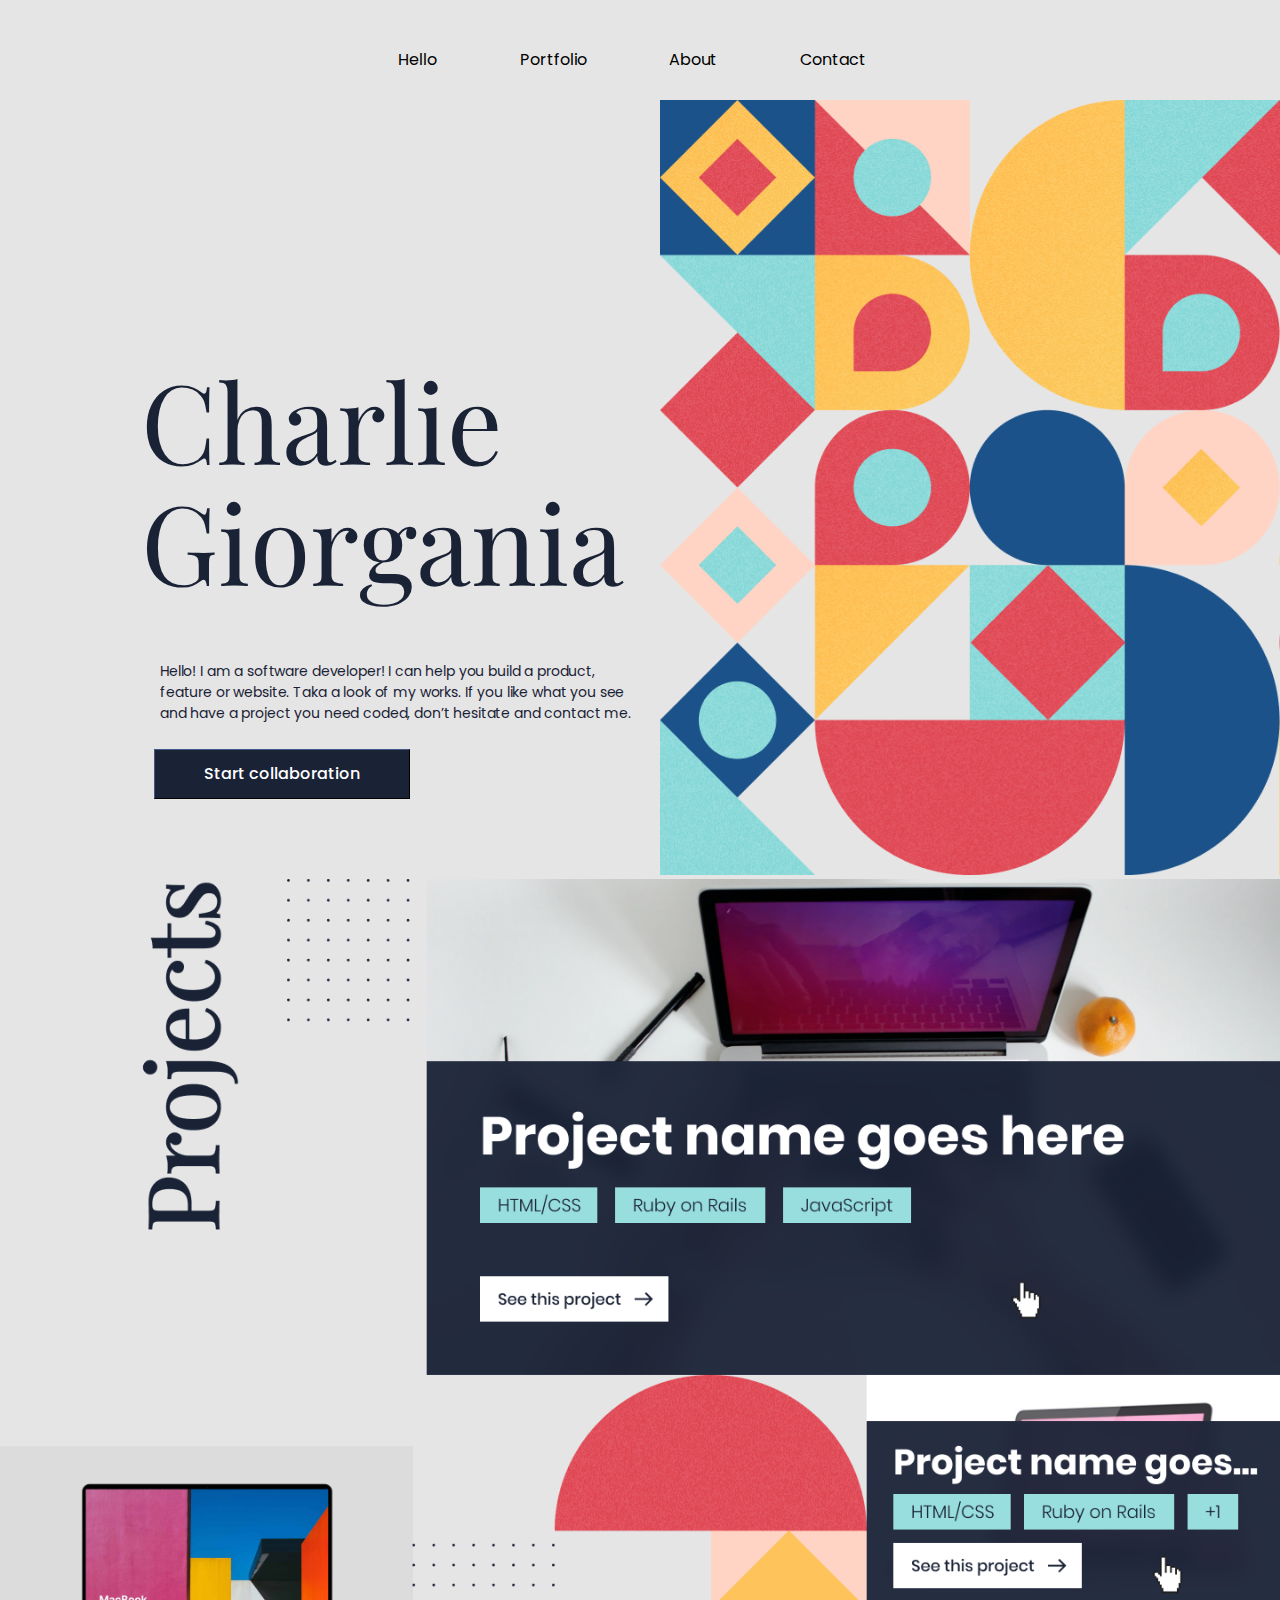
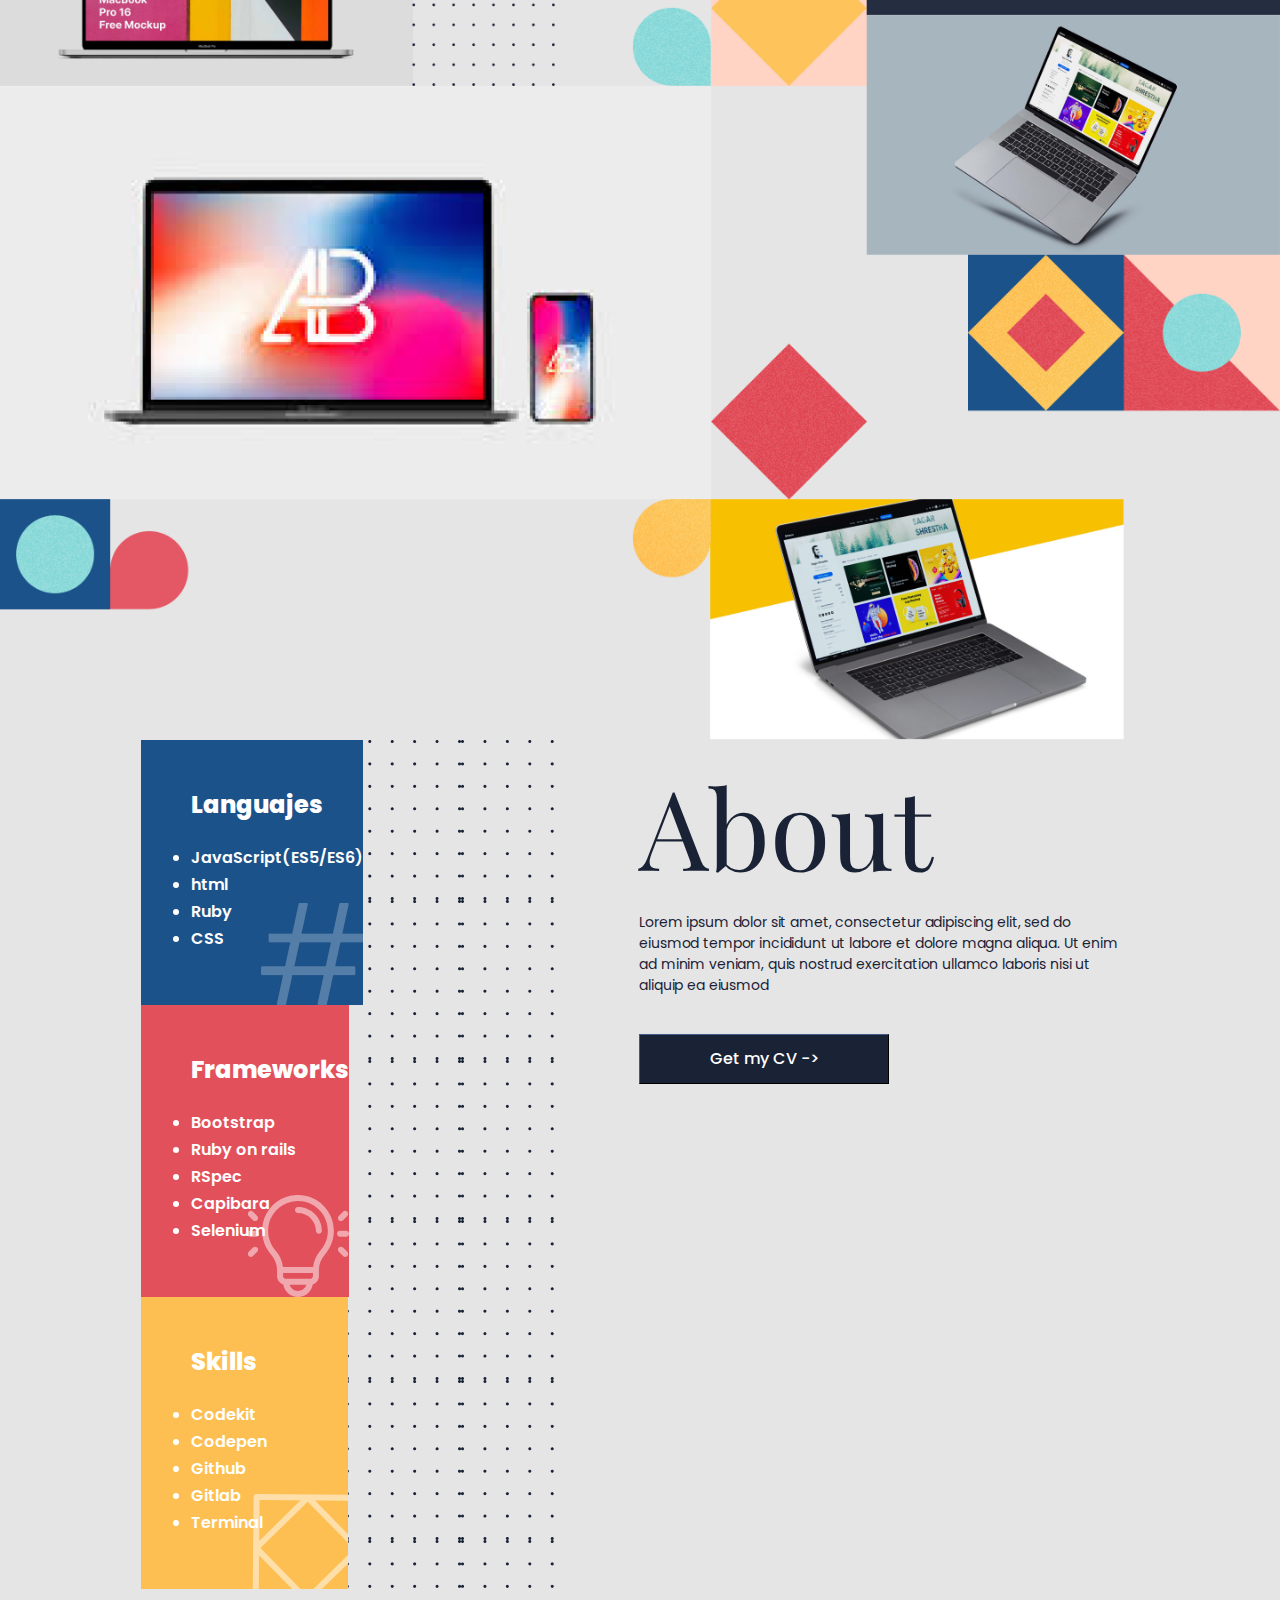
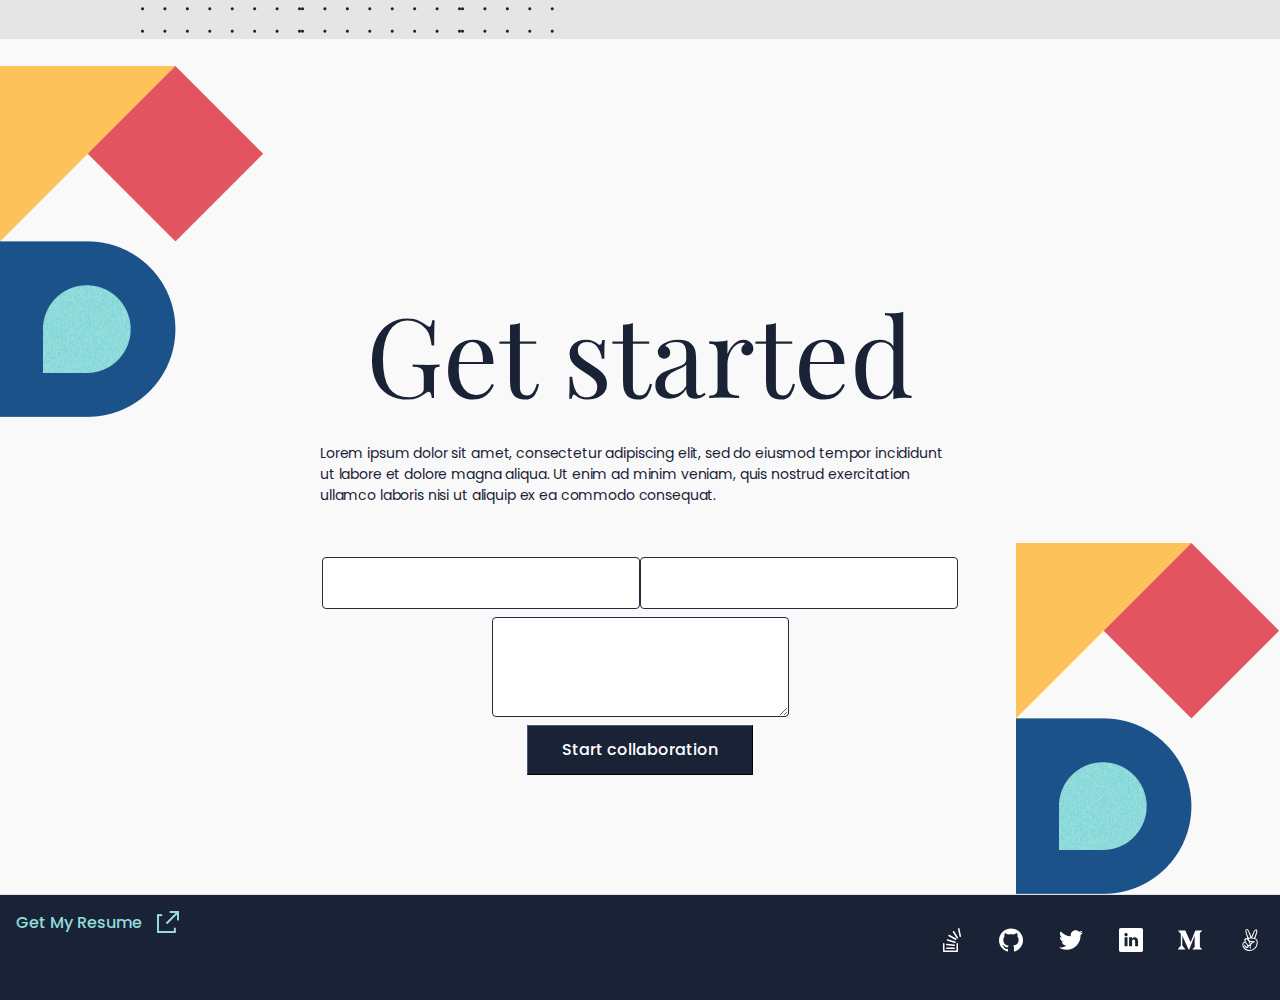
==== index.html @ ea7b3c9c "Fixing Contact Form for Mobile and Desktop" ====
<!DOCTYPE html>
<html lang="en">
<head>
   <meta charset="UTF-8">
   <meta http-equiv="X-UA-Compatible" content="IE=edge">
   <meta name="viewport" content="width=device-width, initial-scale=1.0">
   <title>Ivan Martinez - Portfolio</title>
   <link rel="stylesheet" href="css/styles.css">
   <link rel="preconnect" href="https://fonts.googleapis.com">
   <link rel="preconnect" href="https://fonts.gstatic.com" crossorigin>
   <link href="https://fonts.googleapis.com/css2?family=Playfair+Display&family=Poppins&display=swap" rel="stylesheet">
   <link href="https://fonts.googleapis.com/css2?family=Playfair+Display&display=swap" rel="stylesheet">
   <link rel="stylesheet" href="https://cdnjs.cloudflare.com/ajax/libs/font-awesome/4.7.0/css/font-awesome.min.css">
   <link rel="preconnect" href="https://fonts.googleapis.com">
   <link rel="preconnect" href="https://fonts.gstatic.com" crossorigin>
   <link href="https://fonts.googleapis.com/css2?family=Inter:wght@100;200;300;400;500&display=swap" rel="stylesheet">
</head>
<body>
   <section class="sec-portada">
      <header> 
         <a class="logo" href="index.html"> <img  src="resources/image_geometry_1.svg" alt="Mosaic above"> </a>
         <nav>
            <i id="id-menu-hamburger" class="menu-hamburg fa fa-bars"></i>
            <ul class="menu">
               <li class="menu-option">Hello</li>
               <li class="menu-option">Portfolio</li>
               <li class="menu-option">About</li>
               <li class="menu-option">Contact</li>
            </ul>
         </nav>
      </header>
      
      <section id="port-without-header">
         <div>
            <h1 id="tit-port" class="title">Charlie Giorgania</h1>   
            <p class="parrafo">Hello! I am a software developer! I can help you build a product, feature or website. Taka a look of my works. If you like what you see and have a project you need coded, don’t hesitate and contact me.</p>
   
            <button id="btn-port" class="button-secc">Start collaboration</button>
         </div>
         <div class="port-footer">
            <img class="img-port" src="resources/image_geometry_2.svg" alt="Mosaic bottom">
            <h1 class="tit-projects">Projects</h1>
         </div>
      </section>      
   </section>

   <section class="sec-works">
      <article class="project">
         <img src="resources/P1-IMG.png" alt="imagen projecto 1">
         <div class="text-content">
            <div class="pr-description">
               <p>Project name goes here</p>
            </div>
            <ul class="buttons-flex">
            <li class="li-button">html</li>
            <li class="li-button">css</li>
            <li class="li-button">javaScript</li>
            </ul>
            <button class="project-button">See this Project -&gt; </button>
         </div>            
      </article>

      <article class="project">
         <img src="resources/P2-IMG.png" alt="imagen projecto 1">
         <div class="text-content">
            <div class="pr-description">
               <p>Project name goes here</p>   
            </div>
            <ul class="buttons-flex">
               <li class="li-button">html</li>
               <li class="li-button">css</li>
               <li class="li-button">javaScript</li>
            </ul>
            <button class="project-button">See this Project -&gt;</button>
         </div>            
      </article>
 
      <article class="project">
         <img src="resources/P3-IMG.png" alt="imagen projecto 1">
         <div class="text-content">
            <div class="pr-description">
               <p>Project name goes here</p> 
            </div>
            <ul class="buttons-flex">
               <li class="li-button">html</li>
               <li class="li-button">css</li>
               <li class="li-button">javaScript</li>
            </ul>
            <button class="project-button">See this Project -&gt;</button>
         </div>            
      </article>
      <article class="project">
         <img src="resources/P4-IMG.png" alt="imagen projecto 1">
         <div class="text-content">
            <div class="pr-description">
               <p>Project name goes here</p>
            </div>
            <ul class="buttons-flex">
               <li class="li-button">html</li>
               <li class="li-button">css</li>
               <li class="li-button">javaScript</li>
            </ul>
            <button class="project-button">See this Project -&gt;</button>
         </div>            
      </article>
   </section>

   <section class="sec-works-pc">
      <img class="img-works-pc" src="resources/Group-117.png" alt="works-projects">
   </section>

   
   <section id="abilities-and-about-me-flex">
      <section id="about-me">
         <h1 class="title" id="ab-tit">About</h1>
         <p id="ab-descr" class="parrafo"> 
            Lorem ipsum dolor sit amet, consectetur adipiscing elit, 
            sed do eiusmod tempor incididunt ut labore et dolore magna aliqua.
            Ut enim ad minim veniam, quis nostrud exercitation ullamco laboris
            nisi ut aliquip ea eiusmod
         </p>
         <button id="ab-btn" class="button-secc">Get my CV -&gt; </button>
      </section>   

      <section id="sec-abilities">
      
      <div class="abilities-frame" id="abi-lang">
         <h2 class="tit-abi">Languajes</h2>
         <ul class="list-abi">
            <li class="li-abi">JavaScript(ES5/ES6)</li>
            <li class="li-abi">html</li>
            <li class="li-abi">Ruby</li>
            <li class="li-abi">CSS</li>
         </ul>
      </div>
      
      <div class="abilities-frame" id="abi-fw">
         <h2 class="tit-abi">Frameworks</h2>
         <ul class="list-abi">
            <li class="li-abi">Bootstrap</li>
            <li class="li-abi">Ruby on rails</li>
            <li class="li-abi">RSpec</li>
            <li class="li-abi">Capibara</li>
            <li class="li-abi">Selenium</li>            
         </ul>      
      </div>

      <div class="abilities-frame" id="abi-skills">
         <h2 class="tit-abi">Skills</h2>
         <ul class="list-abi">
            <li class="li-abi">Codekit</li>
            <li class="li-abi">Codepen</li>
            <li class="li-abi">Github</li>
            <li class="li-abi">Gitlab</li>
            <li class="li-abi">Terminal</li>
         </ul>
      </div>         
      </section>
   </section>

   <footer> 
      <section class="contact-us" id="contact-section">
         <div id="img-left-contact">
            <a class="logo" id="logo-footer" href="index.html"> <img  src="resources/image_geometry_1.svg" alt="Mosaic above"> </a>     
         </div>   
         <div id="form-contact">
            <p class="title" id="contact-tit">Get started</p>
            <p class="parrafo" id="descr-contact">
               Lorem ipsum dolor sit amet, consectetur adipiscing elit,
                sed do eiusmod tempor incididunt ut labore et dolore magna
                aliqua. Ut enim ad minim veniam, quis nostrud exercitation
                ullamco laboris nisi ut aliquip ex ea commodo consequat. 
            </p>
            <div class="form-container">
               <form name="contact-form" action="https://formspree.io/f/mzbwzdgd" 
                   method="post" id="contact-form">
                  <div id="line1-cf">
                     <div id="name-group">
                        <input class="dis-block"  id="name-form" name="name" type="text" placeholder="Your full name" maxlength="30" required>
                     </div>
                     <div id="email-group">
                        <input class="dis-block"  id="email-form" name="email" type="email" placeholder="Your email address" required>
                     </div>
                  </div>   
                  <div id="message-group">
                     <textarea class="dis-block"  id="message-form" name="message" placeholder="Enteryour message here"
                        maxlength="500" required></textarea>
                  </div>      
                  <button type="submit" class="button-secc" id="submit-form">Start collaboration</button>
             </form>
            </div>
         </div>
         <div id="img-right-contact">
                  
         </div>   
     </section>  
     <section class="social-media-class" id="social-media-id">
      <div class="get-my-resume">
         <a class="get-my-cv" href="">Get My Resume <img class="img-res" src="resources/Union.png" alt="Get my resume"></a>
      </div>
      <div class="social-media-icons">
         <a href=""><img src="resources/ic_stackoverflow.svg" alt="stackoverflow"></a>
         <a href="https://github.com/ivanmvh"><img src="resources/ic_github.svg" alt="github"></a>
         <a href="https://twitter.com/imprivado"><img src="resources/ic_twitter.svg" alt="twitter"></a>
         <a href="https://www.linkedin.com/in/ivan-martinez-von-halle/"><img src="resources/ic_linkedin.svg" alt="linkedin"></a>
         <a href=""><img src="resources/ic_medium.svg" alt="medium"></a>
         <a href=""><img src="resources/ic_angellist.svg" alt="angellist"></a>
       </div>
     </section>  
   </footer>

</body>
</html>
---- css/styles.css ----
/*
* {
  text-decoration: none;
  margin: 0;
}
*/

*,
*::before,
*::after {
  margin: 0;
  padding: 0;
  box-sizing: border-box;
  -webkit-box-sizing: border-box;
  -moz-box-sizing: border-box;
  text-decoration: none;
}

:root {
  --black: #1c1a19;
  --wine: #730d15;
  --red: #ff6b00;
  --gray: gray;
  --gray2: #262626;
  --white: #f4f5f0;
  --color-neutral-11: #730d15;
  --color-primary-1: #ff6b00;
  --color-neutral-2: gray;
}

body {
  background-color: #e5e5e5;
  width: 100%;
}

.logo {
  margin-left: 0;
  margin-top: 0;
}

@media only screen and (min-width: 768px) {
  .logo {
    display: none;
  }
}

/* ^^^^ End media ^^^^ */

header {
  width: 100%;
  height: 100px;
  display: flex;
  justify-content: space-between;
  margin-top: 0;
}

nav {
  margin-top: 19px;
  margin-right: 16px;
}

.menu {
  display: none;
  flex-direction: column;
  align-items: left;
  justify-content: flex-start;
  width: 100%;
}

@media only screen and (min-width: 768px) {
  body {
    background-color: #e5e5e5;
  }

  nav {
    width: 100%;
    display: flex;
    flex-direction: row;
    justify-content: center;
  }

  #id-menu-hamburger {
    display: none;
  }

  .menu {
    display: flex;
    flex-direction: row;
    align-items: center;
    justify-content: space-evenly;
    width: 50%;
  }

  .menu-option {
    font-family: 'Poppins', sans-serif;
    font-style: normal;
    font-weight: 400;
    font-size: 16px;
    line-height: 24px;
    text-align: right;
    list-style-type: none;
  }
}

/* ^^^^ End media ^^^^ */

.sec-portada {
  background-color: #e5e5e5;
}

.title {
  font-family: 'Playfair Display', sans-serif;
  font-style: normal;
  font-weight: 400;
  font-size: 50px;
  line-height: 100%;
  width: 220px;
  color: #1a2236;
  text-align: left;
  margin-top: 19px;
  margin-left: 18px;
  margin-right: 60%;
}

@media only screen and (min-width: 768px) {
  .sec-portada {
    background-color: #e5e5e5;
  }

  .title {
    font-size: 110px;
    line-height: 110%;
    margin-top: 16vw;
    margin-left: 11vw;
  }

  #tit-port {
    margin-top: 16vw;
    margin-left: 11vw;
  }

  #btn-port {
    max-width: 20vw;
    margin-left: 12vw;
  }
}

/* ^^^^ End media ^^^^ */

.parrafo {
  color: #1a2236;
  font-family: 'Poppins', sans-serif;
  font-style: normal;
  font-weight: 400;
  font-size: 14px;
  line-height: 21px;
  letter-spacing: -0.01em;
  margin-top: 21px;
  margin-left: 16px;
  text-align: left;
  margin-right: 16px;
}

@media only screen and (min-width: 768px) {
  .parrafo {
    margin-left: 160px;
    margin-top: 60px;
    width: 484px;
  }
}

/* ^^^^ End media ^^^^ */

.button-secc {
  display: block;
  font-family: 'Poppins', sans-serif;
  font-style: normal;
  font-weight: 500;
  font-size: 16px;
  line-height: 24px;
  text-align: center;
  color: white;
  margin-top: 25px;
  margin-bottom: 25px;
  margin-left: 16px;
  margin-right: 30px;
  height: 50px;
  background: #1a2236;
  border-color: #1a2236;
  border-width: 1px 1px 1px 1px;
  width: 90%;
  cursor: pointer;
}

.button-proj {
  color: #1a2236;
  background: white;
  border-width: 20px 20px 20px 20px;
}

.project-button {
  display: inline-block;
  width: 178px;
  height: 44px;
  margin-left: 20px;
  margin-top: 20px;
  margin-bottom: 20px;
  border: 1px solid white;
  background-color: #000;
  font-family: 'Poppins', sans-serif;
  font-weight: 500;
  font-size: 16px;
  line-height: 24px;
  border-radius: 0;
  color: #fff;
}

.button-proj:hover {
  color: #1a2236;
  background: white;
}

.port-footer img {
  width: 100%;
}

@media only screen and (min-width: 768px) {
  #port-without-header {
    display: flex;
    flex-direction: row;
    align-items: center;
    justify-content: flex-start;
  }

  .img-port {
    content: url("../resources/pc-img-portada-Thur.png");
    min-height: auto;
    min-width: auto;
    height: 100%;
    width: 100%;
  }
}

/* ^^^^ End media ^^^^ */

.sec-works {
  display: grid;
  justify-content: center;
  align-content: center;
  row-gap: 0;
  margin-top: 30px;
  grid-template-columns: auto;
  background-color: #e5e5e5;
}

.img-works-pc {
  display: none;
}

@media only screen and (min-width: 768px) {
  .sec-works {
    display: none;
  }

  .sec-works-pc {
    width: 100%;
  }

  .img-works-pc {
    display: block;
    max-width: 100%;
    object-fit: fill;
    height: auto;
  }

  .tit-projects {
    display: none;
  }
}

/* ^^^^ End media ^^^^ */

.project {
  display: flex;
  align-items: center;
  margin-left: 0;
  width: 100%;
  background-color: #1a2236;
  padding: 0;
  padding-top: 0;
  flex-direction: column;
  padding-bottom: 0;
}

.tit-projects {
  font-family: 'Playfair Display', sans-serif;
  font-style: normal;
  font-weight: 400;
  font-size: 50px;
  line-height: 100%;
  color: #1a2236;
  text-align: left;
  margin-left: 16px;
  margin-top: 40px;
  margin-bottom: 40px;
}

.buttons-flex {
  display: flex;
  column-gap: 10px;
  margin-left: 20px;
}

.li-button {
  list-style-type: none;
  background-color: #98dede;
  color: #1a2236;
  font-family: Poppins, sans-serif;
  font-size: 10.33px;
  font-weight: 300;
  line-height: 16px;
  letter-spacing: 0.03em;
  text-align: left;
  padding: 5px 10px;
  border-radius: 5px;
  margin-top: 20px;
}

.text-content {
  display: flex;
  flex-direction: column;
  margin-top: 0;
}

.project img {
  height: auto;
  width: 100%;
}

.pr-description {
  margin-top: 20px;
  color: #fff;
}

.pr-description p {
  color: #fff;
  font-family: 'Poppins', sans-serif;
  font-style: normal;
  font-weight: 300;
  font-size: 20px;
  line-height: 100%;
  margin-top: 20px;
  margin-left: 20px;
  margin-right: 36px;
  text-align: left;
}

.menu-hamburg {
  color: #000;
  width: 1fr;
  margin-right: 20px;
}

.about-myself {
  padding-bottom: 60px;
}

.button-secc:hover {
  color: #5e6c84;
  background-color: rgb(209, 10, 10);
}

/* List abilities */

#sec-abilities {
  display: flex;
  flex-direction: column;
  align-items: stretch;
  row-gap: 24px;
  margin-left: 0;
  margin-right: 50px;
  width: 100%;
  padding: 15px;
  padding-top: 0;
  padding-bottom: 0;
  color: #fff;
  font-family: 'Poppins', sans-serif;
}

.abilities-frame {
  display: flex;
  flex-direction: column;
  row-gap: 24px;
  margin-left: 16px;
  margin-right: 16px;
}

.tit-abi {
  font-size: 20;
  font-weight: 800;
  line-height: 30px;
  margin-top: 50px;
  margin-left: 50px;
}

.list-abi {
  margin-bottom: 53px;
  margin-left: 50px;
  margin-top: 21px;
  margin-top: 0;
}

.li-abi {
  font-size: 18;
  font-weight: 600;
  line-height: 27px;
}

#abi-lang {
  background-color: #1c528a;
  background-image: url("../resources/ampersand.png");
  background-repeat: no-repeat;
  background-position: right bottom;
}

#abi-fw {
  background-color: #e2505c;
  background-image: url("../resources/bombillo.svg");
  background-repeat: no-repeat;
  background-position: right bottom;
}

#abi-skills {
  background-color: #febf52;
  background-image: url("../resources/rect-rombo.svg");
  background-repeat: no-repeat;
  background-position: right bottom;
  margin-bottom: 50px;
}

@media only screen and (min-width: 768px) {
  #abilities-and-about-me-flex {
    display: flex;
    flex-direction: row-reverse;
    flex-wrap: none;
    align-items: flex-start;
    flex-grow: 2;
    min-width: 70%;
    min-height: 50%;
    margin-left: 11vw;
    margin-right: 11vw;
    background: #e5e5e5;
  }

  #sec-abilities {
    display: flex;
    flex-direction: row;
    flex-wrap: wrap;
    align-items: stretch;
    row-gap: 0;
    flex-grow: 1;
    flex-basis: 1;
    flex-shrink: 1;
    margin-right: 0;
    margin-bottom: 0;
    padding: 0;
    background-image: url("../resources/pc-bg-abi-group-51.png");
  }

  .abilities-frame {
    margin: 0;
    min-width: 50%;
    min-height: 50%;
  }

  #about-me {
    margin-left: 6.6vw;
  }

  #ab-tit {
    margin-left: 0;
    margin-top: 2vw;
  }

  #ab-descr {
    margin-left: 0;
    margin-top: 2vw;
  }

  #ab-btn {
    margin-left: 0;
    margin-top: 3vw;
    max-width: 50%;
  }
}

/* ----- End media ------ */

/* Contact Form */

.contact-us {
  display: flex;
  align-items: left;
  flex-direction: column;
  margin-left: 18px;
  margin-right: 14px;
  background-color: #f9f9fa;
}

#contact-form {
  display: flex;
  flex-direction: column;
  row-gap: 8px;
  align-items: center;
}

#contact-tit {
  margin-left: 0;
  margin-top: 106px;
  width: 85%;
  font-family: 'Playfair Display', sans-serif;
  font-style: normal;
  font-weight: 400;
  font-size: 50px;
  line-height: 100%;
}

#descr-contact {
  color: #1a2236;
  font-family: 'Poppins', sans-serif;
  font-style: normal;
  font-weight: 400;
  font-size: 14px;
  line-height: 21px;
  margin-top: 20px;
  margin-left: 0;
  text-align: left;
  margin-right: 16px;
  width: 100%;
}

.form-container {
  margin-top: 32px;
  align-items: center;
}

#name-form,
#email-form,
#message-form {
  font-family: 'Poppins', sans-serif;
  font-style: normal;
  font-weight: 400;
  font-size: 14px;
  line-height: 21px;
  color: #1a2236;
  background: #fff;
  border: 1px solid #dfdfe0;
  border-radius: 4px;
  height: 52px;
}

#message-form {
  height: 100px;
}

/*
.button-secc {
  background-color: var(--color-primary-2);
  color: var(--color-neutral-11);
}
*/

.button-secc:active {
  background-color: var(--color-primary-1);
}

#logo-footer {
  margin-left: -18px;
}

.button-secc:disabled {
  background-color: var(--color-neutral-2);
}

.name-form::placeholder {
  font-family: 'Poppins', sans-serif;
  font-style: normal;
  font-weight: 400;
  font-size: 10px;
  line-height: 15px;
  position: relative;
  top: -12px;
  left: 14px;
  color: #7d7c84;
}

.email-form::placeholder {
  font-family: 'Poppins', sans-serif;
  font-style: normal;
  font-weight: 400;
  font-size: 10px;
  line-height: 15px;
  position: relative;
  top: -12px;
  left: 14px;
}

.message-form::placeholder {
  position: relative;
  left: 16px;
  top: 4px;
  width: 80%;
  font-style: 'Poppins', sans-serif;
  font-style: normal;
  font-weight: 400;
  font-size: 14px;
  line-height: 21px;
  color: #7d7c84;
}

#submit-form {
  margin-top: 12px;
}

.social-media-class {
  width: auto;
  height: 150px;
  background: #1a2236;
  border-top: 1px solid #dfe1e6;
}

.social-media-icons {
  display: flex;
  flex-direction: row;
  align-items: center;
  justify-content: space-around;
  margin-top: 30px;
  margin-bottom: 40px;
}

.get-my-resume {
  width: 100%;
  height: 24px;
  margin-left: 16px;
  margin-right: 10px;
  margin-top: 16px;
}

.get-my-cv {
  display: flex;
  align-items: center;
  width: 180px;
  height: 100%;
  color: #92dcdc;
  font-family: 'Poppins', sans-serif;
  font-style: normal;
  font-weight: 500;
  font-size: 16px;
  line-height: 24px;
}

.img-res {
  margin-left: 15px;
}

label.dis-block {
  color: transparent;
}

@media only screen and (min-width: 768px) {
  .contact-us {
    margin: 0;
    display: flex;
    flex-direction: row;
    align-items: center;
    justify-content: start;
    background-color: #f9f9fa;
    height: 100%;
    margin-top: 0;
  }

  #img-left-contact {
    width: 25%;
    background-image: url("../resources/pc-corner-sup-contact-geometry_6.png");
    background-repeat: no-repeat;
    background-position: left top;
    height: 800px;
  }

  .form-container {
    margin-top: 0;
  }

  #form-contact {
    width: 50%;
  }

  #img-right-contact {
    width: 25%;
    background-image: url("../resources/pc-corner-sup-contact-geometry_6.png");
    background-repeat: no-repeat;
    background-position: right bottom;
    height: 855px;
  }

  #contact-tit {
    font-family: 'Playfair Display', sans-serif;
    font-style: normal;
    font-weight: 400;
    font-size: 110px;
    line-height: 100%;
    text-align: center;
    width: 100%;
    margin-top: 11vw;
  }

  #descr-contact {
    margin-top: 2.7vw;
  }

  #line1-cf {
    display: flex;
    flex-direction: row;
    align-items: stretch;
    justify-content: space-around;
    row-gap: 0;
    flex-grow: 1;
    flex-basis: 1;
    flex-shrink: 1;
    margin-right: 0;
    margin-top: 4vw;
  }

  .name-group {
    float: left;
    margin-right: 20px;
  }

  .email-group {
    float: left;
    margin-right: 20px;
  }

  .message-group {
    margin: 0;
    width: auto;
  }

  #logo-footer {
    margin-left: -18px;
    height: 100%;
    border: 2px solid royalblue;
  }

  .dis-block {
    display: block;
  }

  #name-form::placeholder {
    color: transparent;
  }

  #email-form::placeholder {
    color: transparent;
  }

  #message-form::placeholder {
    color: transparent;
  }

  #message-group {
    display: block;
    margin: 0 auto;
  }

  label.dis-block {
    font-family: 'Poppins', sans-serif;
    font-style: normal;
    font-weight: 400;
    font-size: 12px;
    line-height: 18px;
    color: #7d7c84;
  }

  #name-form,
  #email-form,
  #message-form {
    font-style: normal;
    font-weight: 400;
    font-size: 16px;
    line-height: 24px;
    color: #1a2236;
    background: #fff;
    border: 1px solid #252c40;
    border-radius: 4px;
    width: 100%;
  }

  #submit-form {
    width: 17.6vw;
    display: block;
    margin: 0 auto;
  }

  .social-media-class {
    display: flex;
    flex-direction: row;
    justify-content: space-between;
    row-gap: 0;
    flex-grow: 1;
    flex-basis: 1;
    flex-shrink: 1;
    height: 8.3vw;
    background: #1a2236;
    border-top: 1px solid #dfe1e6;
  }

  .social-media-icons {
    display: flex;
    flex-direction: row;
    align-items: center;
    justify-content: space-around;
    margin-top: 30px;
    margin-bottom: 40px;
    width: 40%;
  }

  /* ----- End media ------ */
}
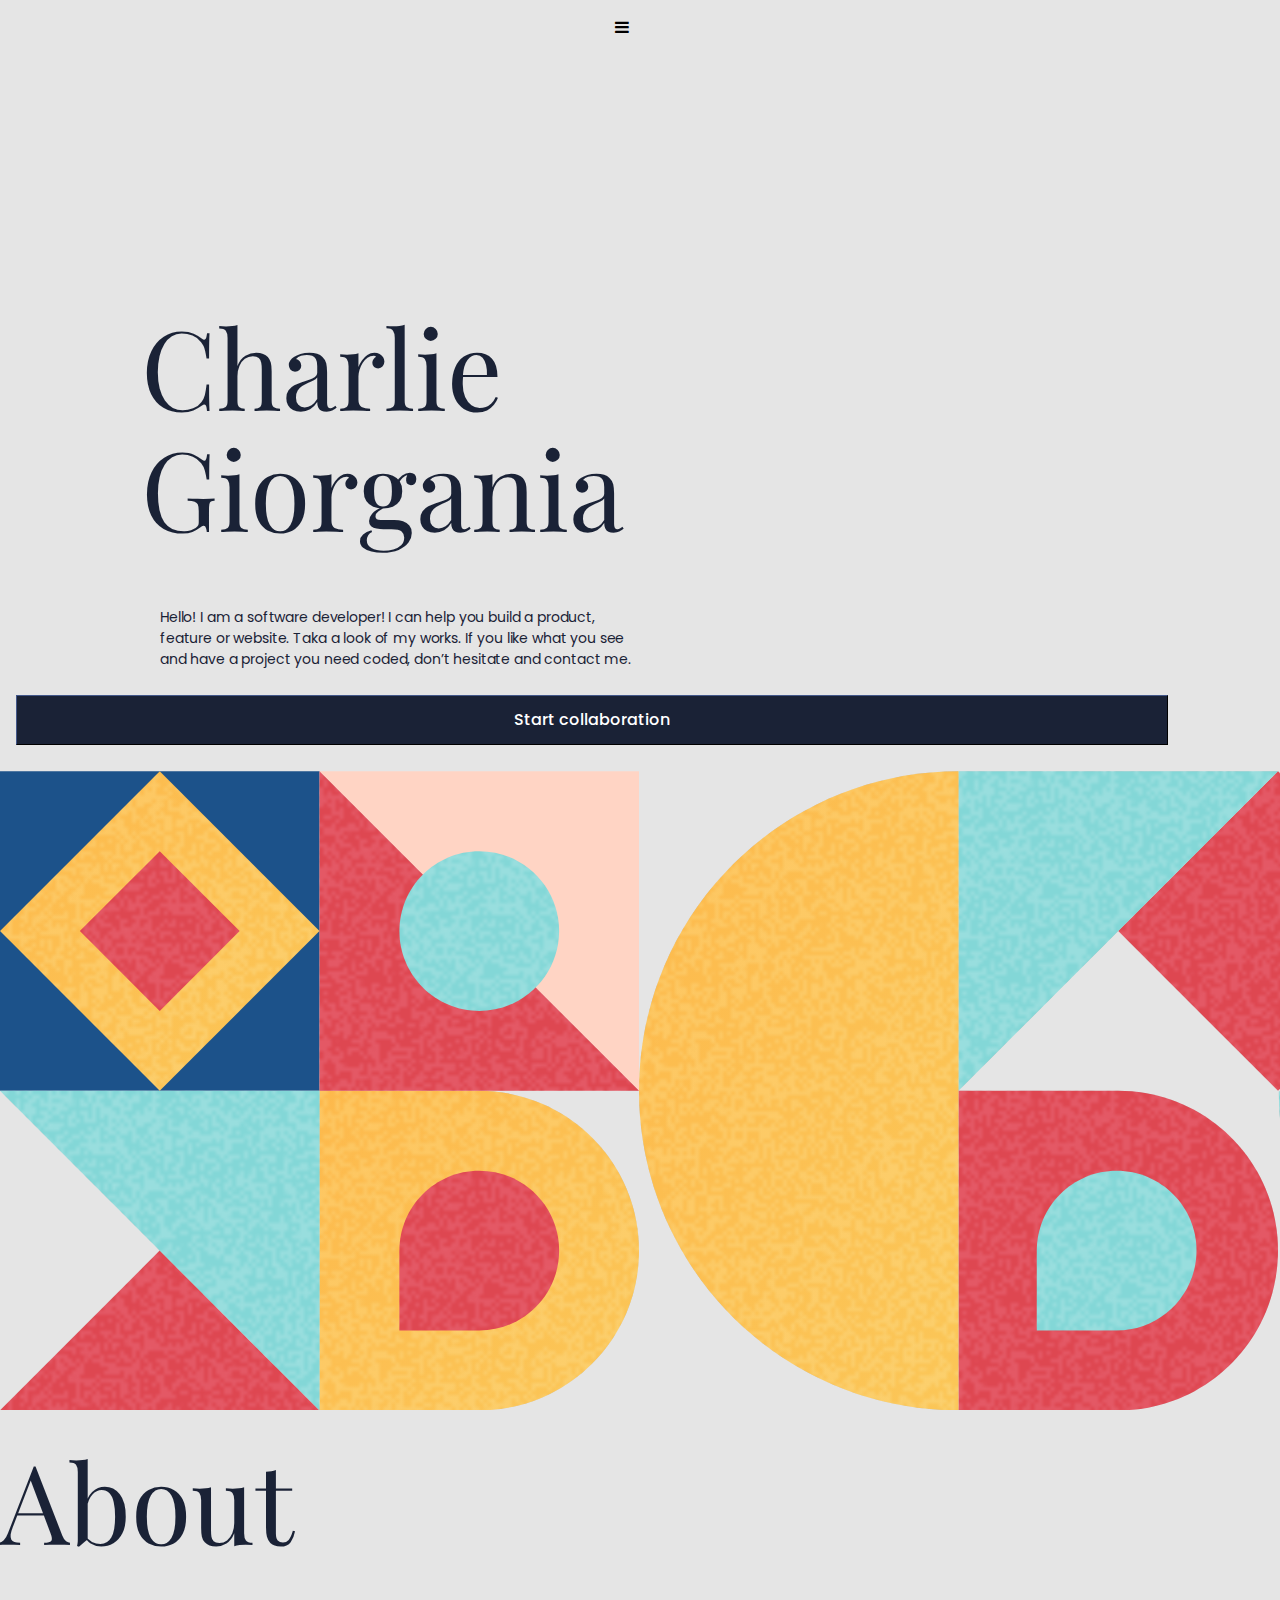
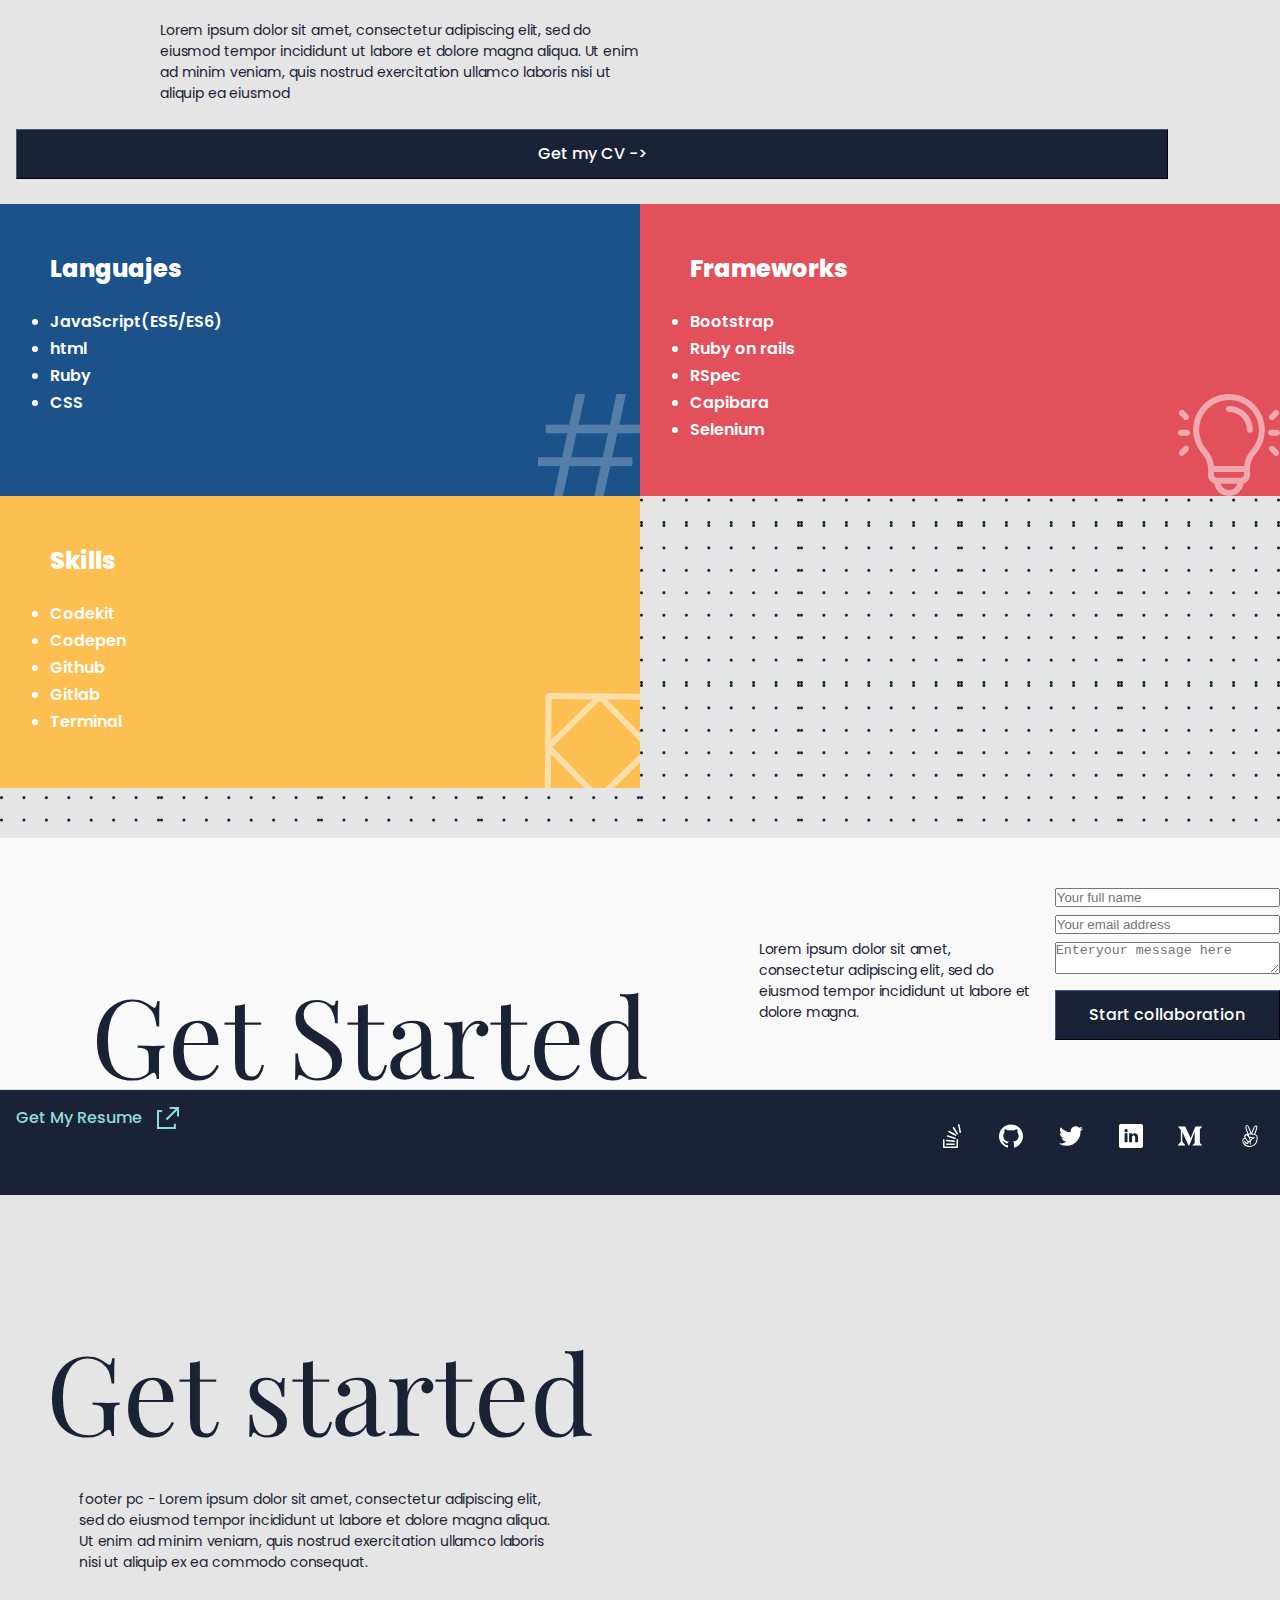
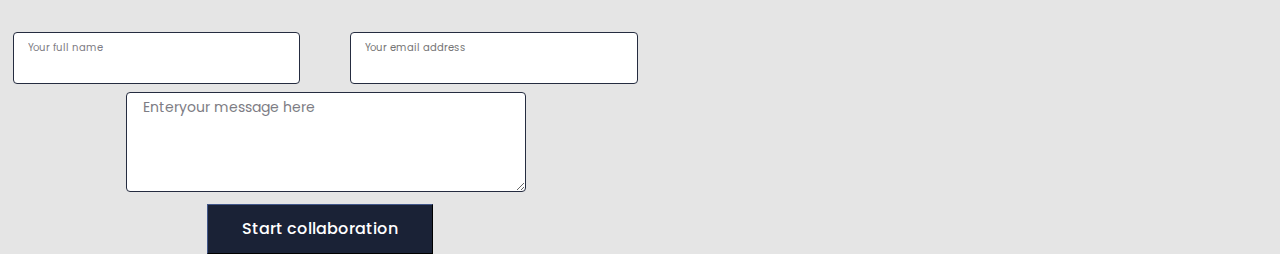
==== commit 8077dd64: "Updates to contact form David and Ivan" ====
--- a/index.html
+++ b/index.html
@@ -20,28 +20,18 @@
       <header> 
          <a class="logo" href="index.html"> <img  src="resources/image_geometry_1.svg" alt="Mosaic above"> </a>
          <nav>
-            <i id="id-menu-hamburger" class="menu-hamburg fa fa-bars"></i>
-            <ul class="menu">
-               <li class="menu-option">Hello</li>
-               <li class="menu-option">Portfolio</li>
-               <li class="menu-option">About</li>
-               <li class="menu-option">Contact</li>
-            </ul>
+            <i class="menu-hamburg fa fa-bars"></i>
          </nav>
       </header>
-      
-      <section id="port-without-header">
-         <div>
-            <h1 id="tit-port" class="title">Charlie Giorgania</h1>   
-            <p class="parrafo">Hello! I am a software developer! I can help you build a product, feature or website. Taka a look of my works. If you like what you see and have a project you need coded, don’t hesitate and contact me.</p>
+      <h1 class="title">Charlie Giorgania</h1>   
+      <p class="parrafo">Hello! I am a software developer! I can help you build a product, feature or website. Taka a look of my works. If you like what you see and have a project you need coded, don’t hesitate and contact me.</p>
    
-            <button id="btn-port" class="button-secc">Start collaboration</button>
-         </div>
-         <div class="port-footer">
-            <img class="img-port" src="resources/image_geometry_2.svg" alt="Mosaic bottom">
-            <h1 class="tit-projects">Projects</h1>
-         </div>
-      </section>      
+      <button class="button-secc">Start collaboration</button>
+
+      <div class="port-footer">
+         <img class="img2" src="resources/image_geometry_2.svg" alt="Mosaic bottom">
+      </div>
+      <h1 class="tit-projects">Projects</h1>
    </section>
 
    <section class="sec-works">
@@ -104,25 +94,19 @@
          </div>            
       </article>
    </section>
-
-   <section class="sec-works-pc">
-      <img class="img-works-pc" src="resources/Group-117.png" alt="works-projects">
-   </section>
-
    
-   <section id="abilities-and-about-me-flex">
-      <section id="about-me">
-         <h1 class="title" id="ab-tit">About</h1>
-         <p id="ab-descr" class="parrafo"> 
-            Lorem ipsum dolor sit amet, consectetur adipiscing elit, 
-            sed do eiusmod tempor incididunt ut labore et dolore magna aliqua.
-            Ut enim ad minim veniam, quis nostrud exercitation ullamco laboris
-            nisi ut aliquip ea eiusmod
-         </p>
-         <button id="ab-btn" class="button-secc">Get my CV -&gt; </button>
-      </section>   
-
-      <section id="sec-abilities">
+   <section class="about-me">
+      <h1 class="title" id="ab-tit">About</h1>
+      <p class="parrafo"> 
+         Lorem ipsum dolor sit amet, consectetur adipiscing elit, 
+         sed do eiusmod tempor incididunt ut labore et dolore magna aliqua.
+         Ut enim ad minim veniam, quis nostrud exercitation ullamco laboris
+         nisi ut aliquip ea eiusmod
+      </p>
+      <button class="button-secc">Get my CV -&gt; </button>
+   </section>   
+
+   <section id="sec-abilities">
       
       <div class="abilities-frame" id="abi-lang">
          <h2 class="tit-abi">Languajes</h2>
@@ -155,44 +139,26 @@
             <li class="li-abi">Terminal</li>
          </ul>
       </div>         
-      </section>
    </section>
-
    <footer> 
       <section class="contact-us" id="contact-section">
-         <div id="img-left-contact">
-            <a class="logo" id="logo-footer" href="index.html"> <img  src="resources/image_geometry_1.svg" alt="Mosaic above"> </a>     
-         </div>   
-         <div id="form-contact">
-            <p class="title" id="contact-tit">Get started</p>
-            <p class="parrafo" id="descr-contact">
-               Lorem ipsum dolor sit amet, consectetur adipiscing elit,
-                sed do eiusmod tempor incididunt ut labore et dolore magna
-                aliqua. Ut enim ad minim veniam, quis nostrud exercitation
-                ullamco laboris nisi ut aliquip ex ea commodo consequat. 
-            </p>
-            <div class="form-container">
-               <form name="contact-form" action="https://formspree.io/f/mzbwzdgd" 
+         <a class="logo" id="logo-footer" href="index.html"> <img  src="resources/image_geometry_1.svg" alt="Mosaic above"> </a>
+         <p class="title" id="contact-tit">Get Started</p>
+         <p class="parrafo" id="descr-contact">
+            Lorem ipsum dolor sit amet, consectetur adipiscing elit, 
+            sed do eiusmod tempor incididunt ut labore et dolore magna.
+         </p>
+         <div class="form-container">
+             <form name="contact-form" action="https://formspree.io/f/mzbwzdgd" 
                    method="post" id="contact-form">
-                  <div id="line1-cf">
-                     <div id="name-group">
-                        <input class="dis-block"  id="name-form" name="name" type="text" placeholder="Your full name" maxlength="30" required>
-                     </div>
-                     <div id="email-group">
-                        <input class="dis-block"  id="email-form" name="email" type="email" placeholder="Your email address" required>
-                     </div>
-                  </div>   
-                  <div id="message-group">
-                     <textarea class="dis-block"  id="message-form" name="message" placeholder="Enteryour message here"
-                        maxlength="500" required></textarea>
-                  </div>      
-                  <button type="submit" class="button-secc" id="submit-form">Start collaboration</button>
+                 <input class="name-form" name="name" type="text" placeholder="Your full name" maxlength="30" required>
+                 <input class="email-form" name="email" type="email" placeholder="Your email address" required>
+                 <textarea class="message-form" name="message" placeholder="Enteryour message here"
+                           maxlength="500" required></textarea>
+                 <div class="message-panel"></div>
+                 <button type="submit" class="button-secc" id="submit-form">Start collaboration</button>
              </form>
-            </div>
          </div>
-         <div id="img-right-contact">
-                  
-         </div>   
      </section>  
      <section class="social-media-class" id="social-media-id">
       <div class="get-my-resume">
@@ -209,5 +175,33 @@
      </section>  
    </footer>
 
+   <div id="form-contact">
+      <p class="title" id="contact-tit">Get started</p>
+      <p class="parrafo" id="descr-contact">
+         footer pc - Lorem ipsum dolor sit amet, consectetur adipiscing elit,
+          sed do eiusmod tempor incididunt ut labore et dolore magna
+          aliqua. Ut enim ad minim veniam, quis nostrud exercitation
+          ullamco laboris nisi ut aliquip ex ea commodo consequat. 
+      </p>
+      <div class="form-container">
+         <form name="contact-form" action="https://formspree.io/f/mzbwzdgd" 
+             method="post" id="contact-form">
+            <div id="line1-cf">
+               <div id="name-group">
+              <input class="dis-block"  id="name-form" name="name" type="text" placeholder="Your full name" maxlength="30" required>
+               </div>
+               <div id="email-group">
+                  <input class="dis-block"  id="email-form" name="email" type="email" placeholder="Your email address" required>
+               </div>
+            </div>   
+            <div id="message-group">
+               <textarea class="dis-block"  id="message-form" name="message" placeholder="Enteryour message here"
+                  maxlength="500" required></textarea>
+            </div>      
+            <button type="submit" class="button-secc" id="submit-form">Start collaboration</button>
+       </form>
+      </div>
+   </div>
+
 </body>
 </html>
--- a/css/styles.css
+++ b/css/styles.css
@@ -119,7 +119,7 @@
   text-align: left;
   margin-top: 19px;
   margin-left: 18px;
-  margin-right: 60%;
+  /*margin-right: 60%;*/
 }
 
 @media only screen and (min-width: 768px) {
@@ -306,12 +306,13 @@
 }
 
 .buttons-flex {
-  display: flex;
-  column-gap: 10px;
+  /*display: flex;
+  column-gap: 10px;*/
   margin-left: 20px;
 }
 
 .li-button {
+  float: right;
   list-style-type: none;
   background-color: #98dede;
   color: #1a2236;
@@ -500,18 +501,36 @@
 
 .contact-us {
   display: flex;
+  flex-direction: row;
   align-items: left;
-  flex-direction: column;
   margin-left: 18px;
   margin-right: 14px;
   background-color: #f9f9fa;
 }
 
+#form-contact {
+  display: flex;
+  flex-direction: column;
+  align-items: center;
+  /*justify-content: start;*/
+  row-gap: 8px;
+}
+
 #contact-form {
   display: flex;
   flex-direction: column;
   row-gap: 8px;
-  align-items: center;
+  align-items: left;
+}
+
+#img-left-contact {
+  margin:0;
+  width: 0;
+}
+
+#img-left-contact {
+  margin:0;
+  width: 0;
 }
 
 #contact-tit {
@@ -525,6 +544,14 @@
   line-height: 100%;
 }
 
+#line1-cf {
+  display: flex;
+  flex-direction: column;
+  align-items: left;
+  row-gap: 8px;
+  margin: 0;
+}
+
 #descr-contact {
   color: #1a2236;
   font-family: 'Poppins', sans-serif;
@@ -533,15 +560,13 @@
   font-size: 14px;
   line-height: 21px;
   margin-top: 20px;
-  margin-left: 0;
+  margin-left: 18px;
   text-align: left;
   margin-right: 16px;
-  width: 100%;
 }
 
 .form-container {
   margin-top: 32px;
-  align-items: center;
 }
 
 #name-form,
@@ -557,6 +582,10 @@
   border: 1px solid #dfdfe0;
   border-radius: 4px;
   height: 52px;
+  border: 1px solid #98dede;
+  margin-left: 1vw;
+  margin-right: 0.1vw;
+  width: 60vw;
 }
 
 #message-form {
@@ -582,7 +611,7 @@
   background-color: var(--color-neutral-2);
 }
 
-.name-form::placeholder {
+#name-form::placeholder {
   font-family: 'Poppins', sans-serif;
   font-style: normal;
   font-weight: 400;
@@ -594,7 +623,7 @@
   color: #7d7c84;
 }
 
-.email-form::placeholder {
+#email-form::placeholder {
   font-family: 'Poppins', sans-serif;
   font-style: normal;
   font-weight: 400;
@@ -605,7 +634,7 @@
   left: 14px;
 }
 
-.message-form::placeholder {
+#message-form::placeholder {
   position: relative;
   left: 16px;
   top: 4px;
@@ -664,10 +693,12 @@
 }
 
 label.dis-block {
+  visibility: hidden;
   color: transparent;
 }
 
 @media only screen and (min-width: 768px) {
+
   .contact-us {
     margin: 0;
     display: flex;
@@ -721,24 +752,26 @@
   #line1-cf {
     display: flex;
     flex-direction: row;
-    align-items: stretch;
-    justify-content: space-around;
-    row-gap: 0;
-    flex-grow: 1;
-    flex-basis: 1;
-    flex-shrink: 1;
+    justify-content: space-between;
+    align-items: center;
+    row-gap: 8px;
     margin-right: 0;
     margin-top: 4vw;
+    column-gap: 35px;
   }
 
   .name-group {
-    float: left;
-    margin-right: 20px;
+    display: flex;
+    flex-direction: column;
+    margin:0;
+
+    width: 50px;
   }
 
   .email-group {
     float: left;
-    margin-right: 20px;
+    margin:0;
+    width: 254px;;
   }
 
   .message-group {
@@ -752,10 +785,15 @@
     border: 2px solid royalblue;
   }
 
-  .dis-block {
+ /*
+
+ .dis-block {
     display: block;
   }
 
+*/
+
+/*
   #name-form::placeholder {
     color: transparent;
   }
@@ -768,6 +806,8 @@
     color: transparent;
   }
 
+ */
+ 
   #message-group {
     display: block;
     margin: 0 auto;
@@ -793,9 +833,12 @@
     background: #fff;
     border: 1px solid #252c40;
     border-radius: 4px;
-    width: 100%;
-  }
-
+    width: 95%;
+  }
+
+  #message-form {
+    width: 400px;
+  }  
   #submit-form {
     width: 17.6vw;
     display: block;
@@ -824,6 +867,7 @@
     margin-bottom: 40px;
     width: 40%;
   }
-
-  /* ----- End media ------ */
-}
+}
+
+/* ----- End media ------ */
+
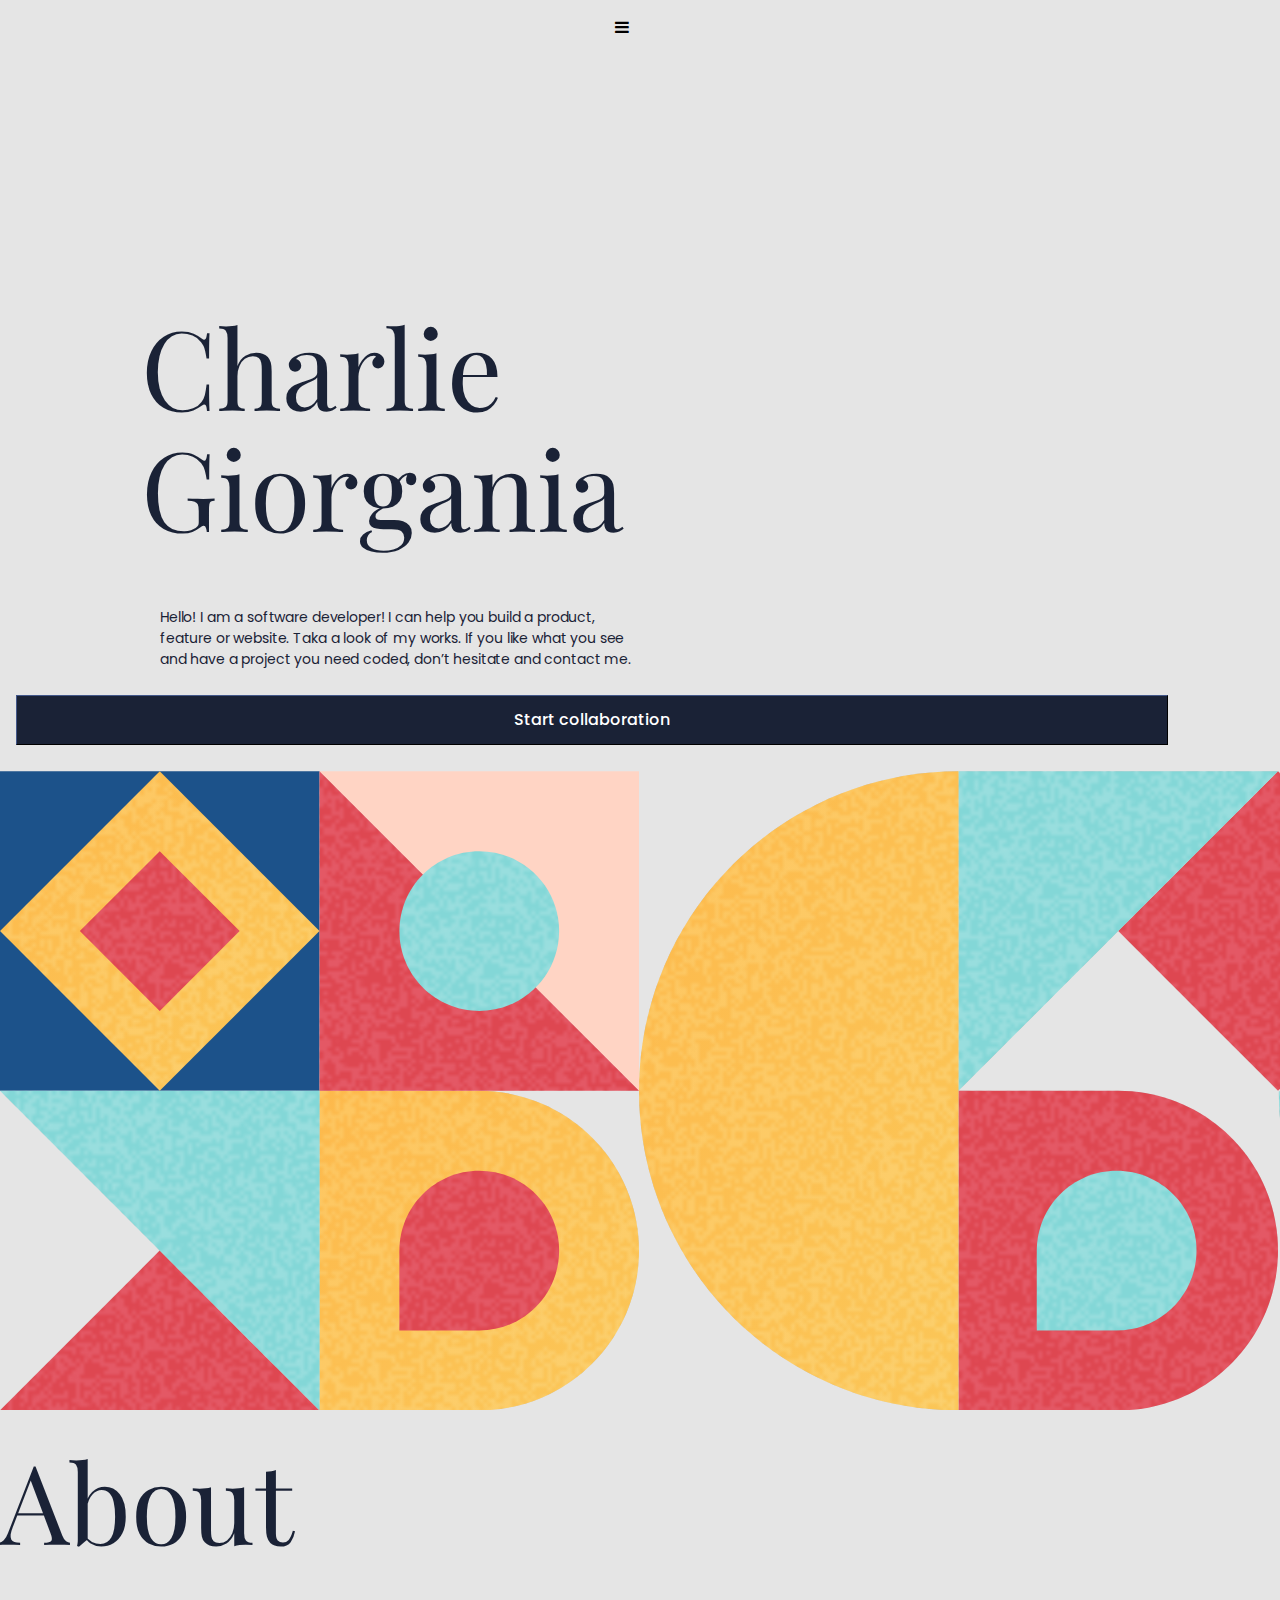
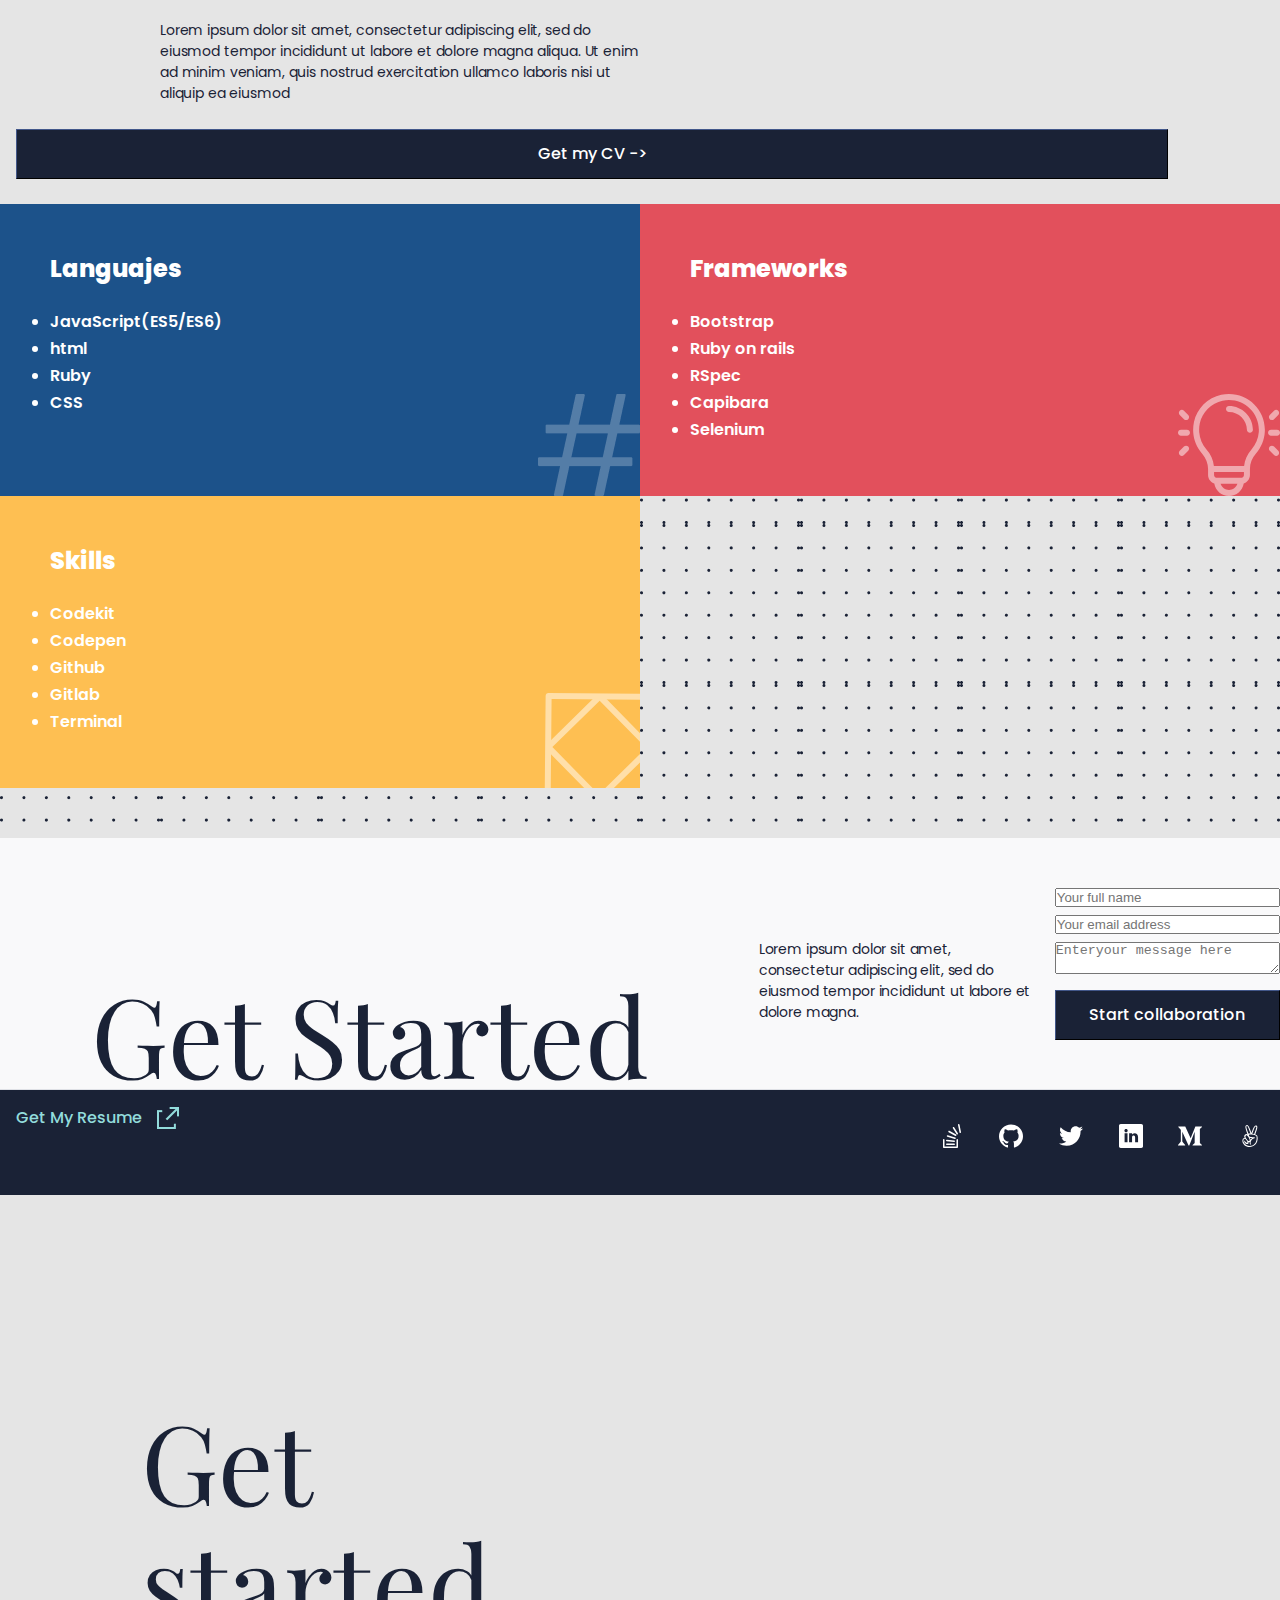
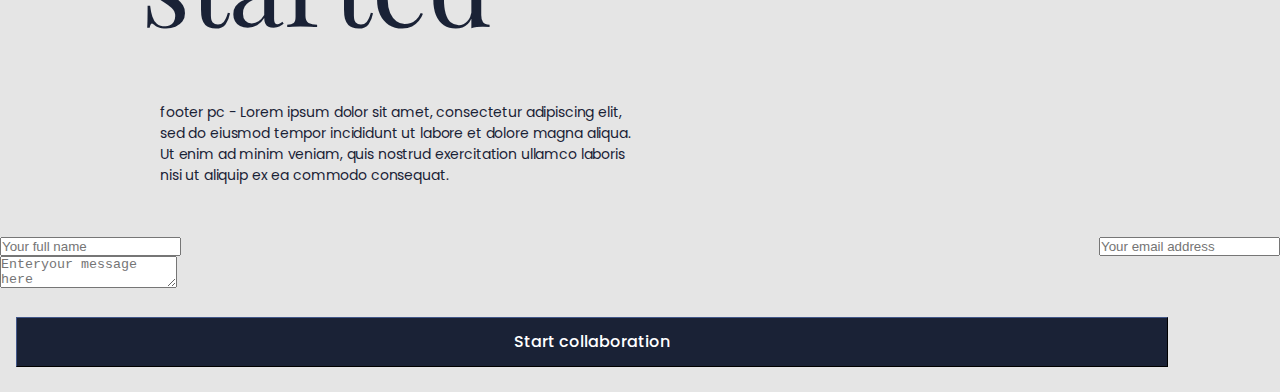
==== commit 254b82b9: "correcting linters errors about id repetition" ====
--- a/index.html
+++ b/index.html
@@ -175,9 +175,9 @@
      </section>  
    </footer>
 
-   <div id="form-contact">
-      <p class="title" id="contact-tit">Get started</p>
-      <p class="parrafo" id="descr-contact">
+   <div id="form-contact1">
+      <p class="title" id="contact-tit1">Get started</p>
+      <p class="parrafo" id="descr-contact1">
          footer pc - Lorem ipsum dolor sit amet, consectetur adipiscing elit,
           sed do eiusmod tempor incididunt ut labore et dolore magna
           aliqua. Ut enim ad minim veniam, quis nostrud exercitation
@@ -185,20 +185,20 @@
       </p>
       <div class="form-container">
          <form name="contact-form" action="https://formspree.io/f/mzbwzdgd" 
-             method="post" id="contact-form">
+             method="post" id="contact-form1">
             <div id="line1-cf">
-               <div id="name-group">
-              <input class="dis-block"  id="name-form" name="name" type="text" placeholder="Your full name" maxlength="30" required>
+               <div id="name-group1">
+              <input class="dis-block"  id="name-form1" name="name" type="text" placeholder="Your full name" maxlength="30" required>
                </div>
-               <div id="email-group">
-                  <input class="dis-block"  id="email-form" name="email" type="email" placeholder="Your email address" required>
+               <div id="email-group1">
+                  <input class="dis-block"  id="email-form1" name="email" type="email" placeholder="Your email address" required>
                </div>
             </div>   
             <div id="message-group">
-               <textarea class="dis-block"  id="message-form" name="message" placeholder="Enteryour message here"
+               <textarea class="dis-block"  id="message-form1" name="message" placeholder="Enteryour message here"
                   maxlength="500" required></textarea>
             </div>      
-            <button type="submit" class="button-secc" id="submit-form">Start collaboration</button>
+            <button type="submit" class="button-secc" id="submit-form1">Start collaboration</button>
        </form>
       </div>
    </div>
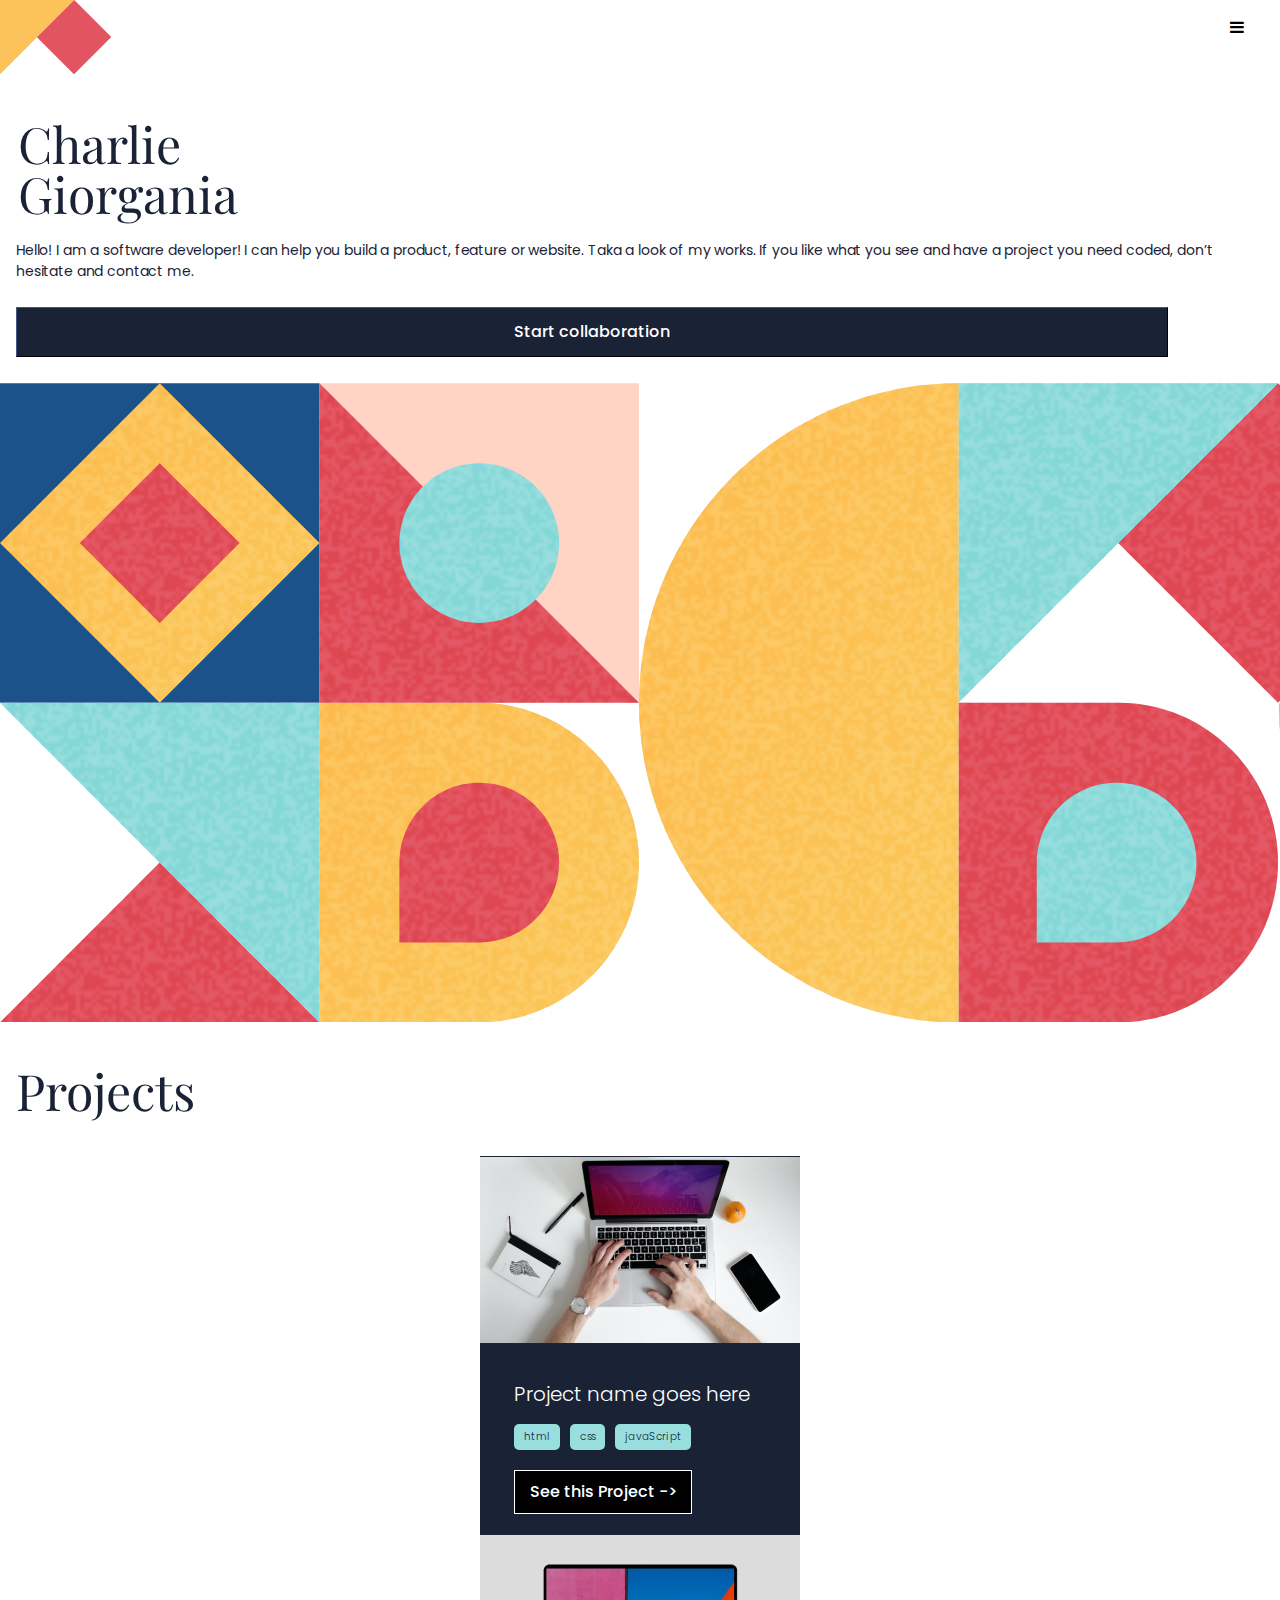
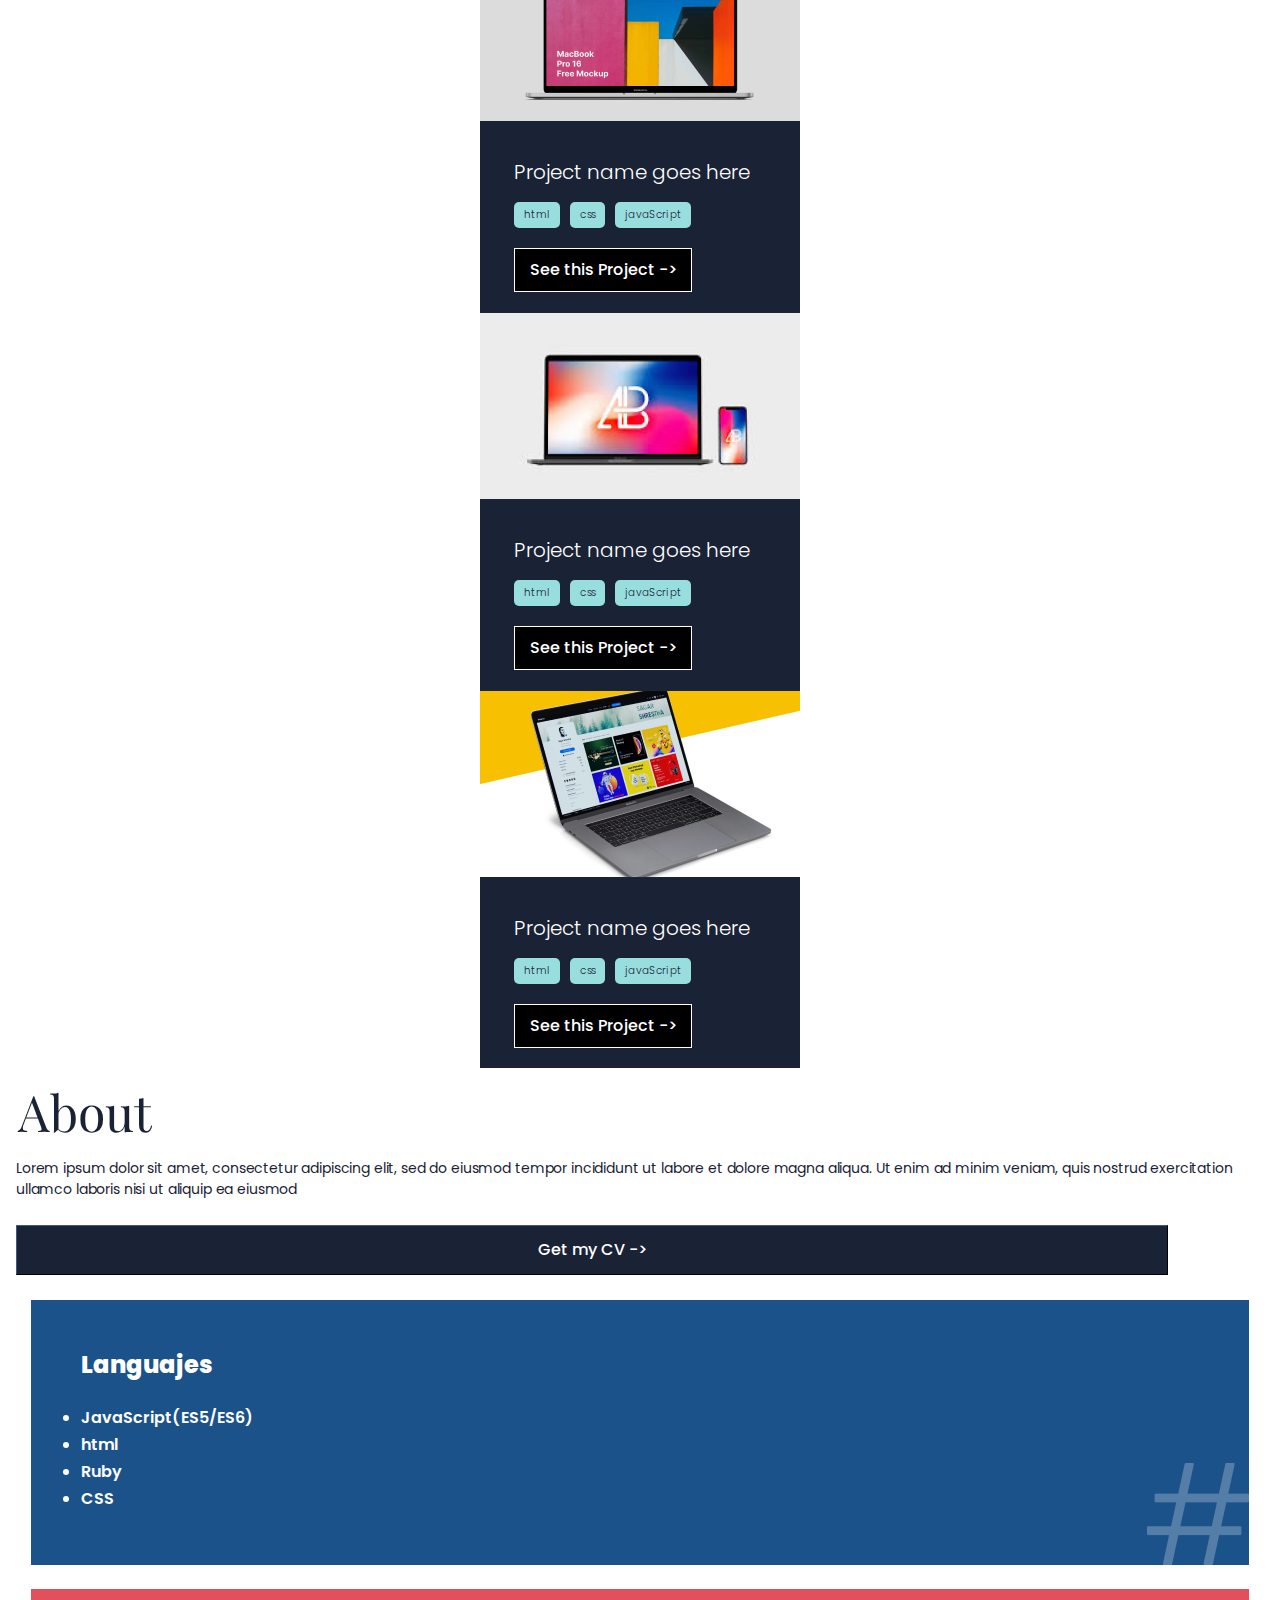
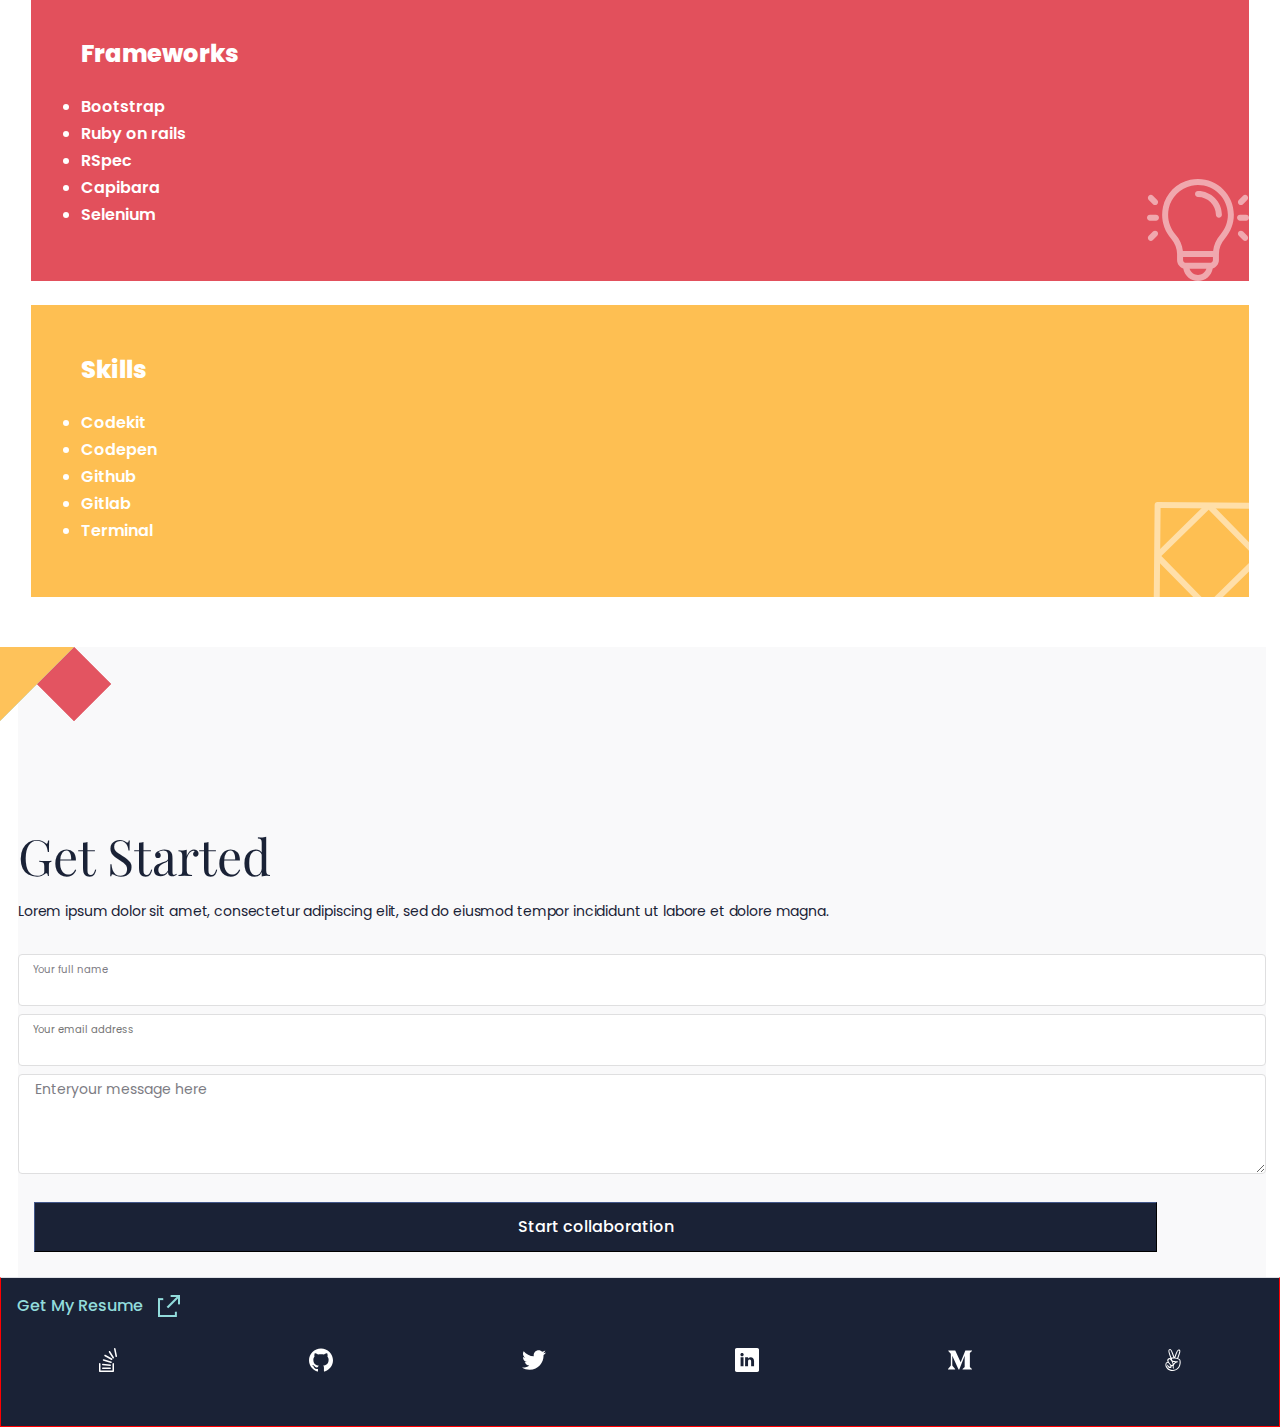
==== commit 6b33322a: "Deleting innecesary code" ====
--- a/index.html
+++ b/index.html
@@ -174,34 +174,5 @@
        </div>
      </section>  
    </footer>
-
-   <div id="form-contact1">
-      <p class="title" id="contact-tit1">Get started</p>
-      <p class="parrafo" id="descr-contact1">
-         footer pc - Lorem ipsum dolor sit amet, consectetur adipiscing elit,
-          sed do eiusmod tempor incididunt ut labore et dolore magna
-          aliqua. Ut enim ad minim veniam, quis nostrud exercitation
-          ullamco laboris nisi ut aliquip ex ea commodo consequat. 
-      </p>
-      <div class="form-container">
-         <form name="contact-form" action="https://formspree.io/f/mzbwzdgd" 
-             method="post" id="contact-form1">
-            <div id="line1-cf">
-               <div id="name-group1">
-              <input class="dis-block"  id="name-form1" name="name" type="text" placeholder="Your full name" maxlength="30" required>
-               </div>
-               <div id="email-group1">
-                  <input class="dis-block"  id="email-form1" name="email" type="email" placeholder="Your email address" required>
-               </div>
-            </div>   
-            <div id="message-group">
-               <textarea class="dis-block"  id="message-form1" name="message" placeholder="Enteryour message here"
-                  maxlength="500" required></textarea>
-            </div>      
-            <button type="submit" class="button-secc" id="submit-form1">Start collaboration</button>
-       </form>
-      </div>
-   </div>
-
 </body>
 </html>
--- a/css/styles.css
+++ b/css/styles.css
@@ -5,6 +5,9 @@
 }
 */
 
+*:focus {
+  background-color: antiquewhite;
+}
 *,
 *::before,
 *::after {
@@ -29,7 +32,7 @@
 }
 
 body {
-  background-color: #e5e5e5;
+  background-color: #fff;
   width: 100%;
 }
 
@@ -38,14 +41,6 @@
   margin-top: 0;
 }
 
-@media only screen and (min-width: 768px) {
-  .logo {
-    display: none;
-  }
-}
-
-/* ^^^^ End media ^^^^ */
-
 header {
   width: 100%;
   height: 100px;
@@ -59,53 +54,13 @@
   margin-right: 16px;
 }
 
-.menu {
-  display: none;
-  flex-direction: column;
-  align-items: left;
-  justify-content: flex-start;
-  width: 100%;
-}
-
-@media only screen and (min-width: 768px) {
-  body {
-    background-color: #e5e5e5;
-  }
-
-  nav {
-    width: 100%;
-    display: flex;
-    flex-direction: row;
-    justify-content: center;
-  }
-
-  #id-menu-hamburger {
-    display: none;
-  }
-
-  .menu {
-    display: flex;
-    flex-direction: row;
-    align-items: center;
-    justify-content: space-evenly;
-    width: 50%;
-  }
-
-  .menu-option {
-    font-family: 'Poppins', sans-serif;
-    font-style: normal;
-    font-weight: 400;
-    font-size: 16px;
-    line-height: 24px;
-    text-align: right;
-    list-style-type: none;
-  }
-}
-
-/* ^^^^ End media ^^^^ */
+#menu1 {
+  margin-top: 19px;
+  margin-right: 16px;
+}
 
 .sec-portada {
-  background-color: #e5e5e5;
+  background-color: #fff;
 }
 
 .title {
@@ -119,33 +74,8 @@
   text-align: left;
   margin-top: 19px;
   margin-left: 18px;
-  /*margin-right: 60%;*/
-}
-
-@media only screen and (min-width: 768px) {
-  .sec-portada {
-    background-color: #e5e5e5;
-  }
-
-  .title {
-    font-size: 110px;
-    line-height: 110%;
-    margin-top: 16vw;
-    margin-left: 11vw;
-  }
-
-  #tit-port {
-    margin-top: 16vw;
-    margin-left: 11vw;
-  }
-
-  #btn-port {
-    max-width: 20vw;
-    margin-left: 12vw;
-  }
-}
-
-/* ^^^^ End media ^^^^ */
+  margin-right: 60%;
+}
 
 .parrafo {
   color: #1a2236;
@@ -160,16 +90,6 @@
   text-align: left;
   margin-right: 16px;
 }
-
-@media only screen and (min-width: 768px) {
-  .parrafo {
-    margin-left: 160px;
-    margin-top: 60px;
-    width: 484px;
-  }
-}
-
-/* ^^^^ End media ^^^^ */
 
 .button-secc {
   display: block;
@@ -224,61 +144,15 @@
   width: 100%;
 }
 
-@media only screen and (min-width: 768px) {
-  #port-without-header {
-    display: flex;
-    flex-direction: row;
-    align-items: center;
-    justify-content: flex-start;
-  }
-
-  .img-port {
-    content: url("../resources/pc-img-portada-Thur.png");
-    min-height: auto;
-    min-width: auto;
-    height: 100%;
-    width: 100%;
-  }
-}
-
-/* ^^^^ End media ^^^^ */
-
 .sec-works {
   display: grid;
   justify-content: center;
   align-content: center;
   row-gap: 0;
   margin-top: 30px;
+  background-color: #fff;
   grid-template-columns: auto;
-  background-color: #e5e5e5;
-}
-
-.img-works-pc {
-  display: none;
-}
-
-@media only screen and (min-width: 768px) {
-  .sec-works {
-    display: none;
-  }
-
-  .sec-works-pc {
-    width: 100%;
-  }
-
-  .img-works-pc {
-    display: block;
-    max-width: 100%;
-    object-fit: fill;
-    height: auto;
-  }
-
-  .tit-projects {
-    display: none;
-  }
-}
-
-/* ^^^^ End media ^^^^ */
+}
 
 .project {
   display: flex;
@@ -306,13 +180,12 @@
 }
 
 .buttons-flex {
-  /*display: flex;
-  column-gap: 10px;*/
+  display: flex;
+  column-gap: 10px;
   margin-left: 20px;
 }
 
 .li-button {
-  float: right;
   list-style-type: none;
   background-color: #98dede;
   color: #1a2236;
@@ -439,98 +312,22 @@
   margin-bottom: 50px;
 }
 
-@media only screen and (min-width: 768px) {
-  #abilities-and-about-me-flex {
-    display: flex;
-    flex-direction: row-reverse;
-    flex-wrap: none;
-    align-items: flex-start;
-    flex-grow: 2;
-    min-width: 70%;
-    min-height: 50%;
-    margin-left: 11vw;
-    margin-right: 11vw;
-    background: #e5e5e5;
-  }
-
-  #sec-abilities {
-    display: flex;
-    flex-direction: row;
-    flex-wrap: wrap;
-    align-items: stretch;
-    row-gap: 0;
-    flex-grow: 1;
-    flex-basis: 1;
-    flex-shrink: 1;
-    margin-right: 0;
-    margin-bottom: 0;
-    padding: 0;
-    background-image: url("../resources/pc-bg-abi-group-51.png");
-  }
-
-  .abilities-frame {
-    margin: 0;
-    min-width: 50%;
-    min-height: 50%;
-  }
-
-  #about-me {
-    margin-left: 6.6vw;
-  }
-
-  #ab-tit {
-    margin-left: 0;
-    margin-top: 2vw;
-  }
-
-  #ab-descr {
-    margin-left: 0;
-    margin-top: 2vw;
-  }
-
-  #ab-btn {
-    margin-left: 0;
-    margin-top: 3vw;
-    max-width: 50%;
-  }
-}
-
-/* ----- End media ------ */
-
 /* Contact Form */
 
 .contact-us {
   display: flex;
-  flex-direction: row;
   align-items: left;
+  flex-direction: column;
   margin-left: 18px;
   margin-right: 14px;
   background-color: #f9f9fa;
 }
 
-#form-contact {
-  display: flex;
-  flex-direction: column;
-  align-items: center;
-  /*justify-content: start;*/
-  row-gap: 8px;
-}
-
 #contact-form {
   display: flex;
   flex-direction: column;
   row-gap: 8px;
   align-items: left;
-}
-
-#img-left-contact {
-  margin:0;
-  width: 0;
-}
-
-#img-left-contact {
-  margin:0;
-  width: 0;
 }
 
 #contact-tit {
@@ -544,14 +341,6 @@
   line-height: 100%;
 }
 
-#line1-cf {
-  display: flex;
-  flex-direction: column;
-  align-items: left;
-  row-gap: 8px;
-  margin: 0;
-}
-
 #descr-contact {
   color: #1a2236;
   font-family: 'Poppins', sans-serif;
@@ -560,7 +349,7 @@
   font-size: 14px;
   line-height: 21px;
   margin-top: 20px;
-  margin-left: 18px;
+  margin-left: 0;
   text-align: left;
   margin-right: 16px;
 }
@@ -569,9 +358,9 @@
   margin-top: 32px;
 }
 
-#name-form,
-#email-form,
-#message-form {
+.name-form,
+.email-form,
+.message-form {
   font-family: 'Poppins', sans-serif;
   font-style: normal;
   font-weight: 400;
@@ -582,13 +371,9 @@
   border: 1px solid #dfdfe0;
   border-radius: 4px;
   height: 52px;
-  border: 1px solid #98dede;
-  margin-left: 1vw;
-  margin-right: 0.1vw;
-  width: 60vw;
-}
-
-#message-form {
+}
+
+.message-form {
   height: 100px;
 }
 
@@ -611,7 +396,7 @@
   background-color: var(--color-neutral-2);
 }
 
-#name-form::placeholder {
+.name-form::placeholder {
   font-family: 'Poppins', sans-serif;
   font-style: normal;
   font-weight: 400;
@@ -623,7 +408,7 @@
   color: #7d7c84;
 }
 
-#email-form::placeholder {
+.email-form::placeholder {
   font-family: 'Poppins', sans-serif;
   font-style: normal;
   font-weight: 400;
@@ -634,7 +419,7 @@
   left: 14px;
 }
 
-#message-form::placeholder {
+.message-form::placeholder {
   position: relative;
   left: 16px;
   top: 4px;
@@ -655,6 +440,7 @@
   width: auto;
   height: 150px;
   background: #1a2236;
+  border: 1px solid red;
   border-top: 1px solid #dfe1e6;
 }
 
@@ -691,183 +477,3 @@
 .img-res {
   margin-left: 15px;
 }
-
-label.dis-block {
-  visibility: hidden;
-  color: transparent;
-}
-
-@media only screen and (min-width: 768px) {
-
-  .contact-us {
-    margin: 0;
-    display: flex;
-    flex-direction: row;
-    align-items: center;
-    justify-content: start;
-    background-color: #f9f9fa;
-    height: 100%;
-    margin-top: 0;
-  }
-
-  #img-left-contact {
-    width: 25%;
-    background-image: url("../resources/pc-corner-sup-contact-geometry_6.png");
-    background-repeat: no-repeat;
-    background-position: left top;
-    height: 800px;
-  }
-
-  .form-container {
-    margin-top: 0;
-  }
-
-  #form-contact {
-    width: 50%;
-  }
-
-  #img-right-contact {
-    width: 25%;
-    background-image: url("../resources/pc-corner-sup-contact-geometry_6.png");
-    background-repeat: no-repeat;
-    background-position: right bottom;
-    height: 855px;
-  }
-
-  #contact-tit {
-    font-family: 'Playfair Display', sans-serif;
-    font-style: normal;
-    font-weight: 400;
-    font-size: 110px;
-    line-height: 100%;
-    text-align: center;
-    width: 100%;
-    margin-top: 11vw;
-  }
-
-  #descr-contact {
-    margin-top: 2.7vw;
-  }
-
-  #line1-cf {
-    display: flex;
-    flex-direction: row;
-    justify-content: space-between;
-    align-items: center;
-    row-gap: 8px;
-    margin-right: 0;
-    margin-top: 4vw;
-    column-gap: 35px;
-  }
-
-  .name-group {
-    display: flex;
-    flex-direction: column;
-    margin:0;
-
-    width: 50px;
-  }
-
-  .email-group {
-    float: left;
-    margin:0;
-    width: 254px;;
-  }
-
-  .message-group {
-    margin: 0;
-    width: auto;
-  }
-
-  #logo-footer {
-    margin-left: -18px;
-    height: 100%;
-    border: 2px solid royalblue;
-  }
-
- /*
-
- .dis-block {
-    display: block;
-  }
-
-*/
-
-/*
-  #name-form::placeholder {
-    color: transparent;
-  }
-
-  #email-form::placeholder {
-    color: transparent;
-  }
-
-  #message-form::placeholder {
-    color: transparent;
-  }
-
- */
- 
-  #message-group {
-    display: block;
-    margin: 0 auto;
-  }
-
-  label.dis-block {
-    font-family: 'Poppins', sans-serif;
-    font-style: normal;
-    font-weight: 400;
-    font-size: 12px;
-    line-height: 18px;
-    color: #7d7c84;
-  }
-
-  #name-form,
-  #email-form,
-  #message-form {
-    font-style: normal;
-    font-weight: 400;
-    font-size: 16px;
-    line-height: 24px;
-    color: #1a2236;
-    background: #fff;
-    border: 1px solid #252c40;
-    border-radius: 4px;
-    width: 95%;
-  }
-
-  #message-form {
-    width: 400px;
-  }  
-  #submit-form {
-    width: 17.6vw;
-    display: block;
-    margin: 0 auto;
-  }
-
-  .social-media-class {
-    display: flex;
-    flex-direction: row;
-    justify-content: space-between;
-    row-gap: 0;
-    flex-grow: 1;
-    flex-basis: 1;
-    flex-shrink: 1;
-    height: 8.3vw;
-    background: #1a2236;
-    border-top: 1px solid #dfe1e6;
-  }
-
-  .social-media-icons {
-    display: flex;
-    flex-direction: row;
-    align-items: center;
-    justify-content: space-around;
-    margin-top: 30px;
-    margin-bottom: 40px;
-    width: 40%;
-  }
-}
-
-/* ----- End media ------ */
-
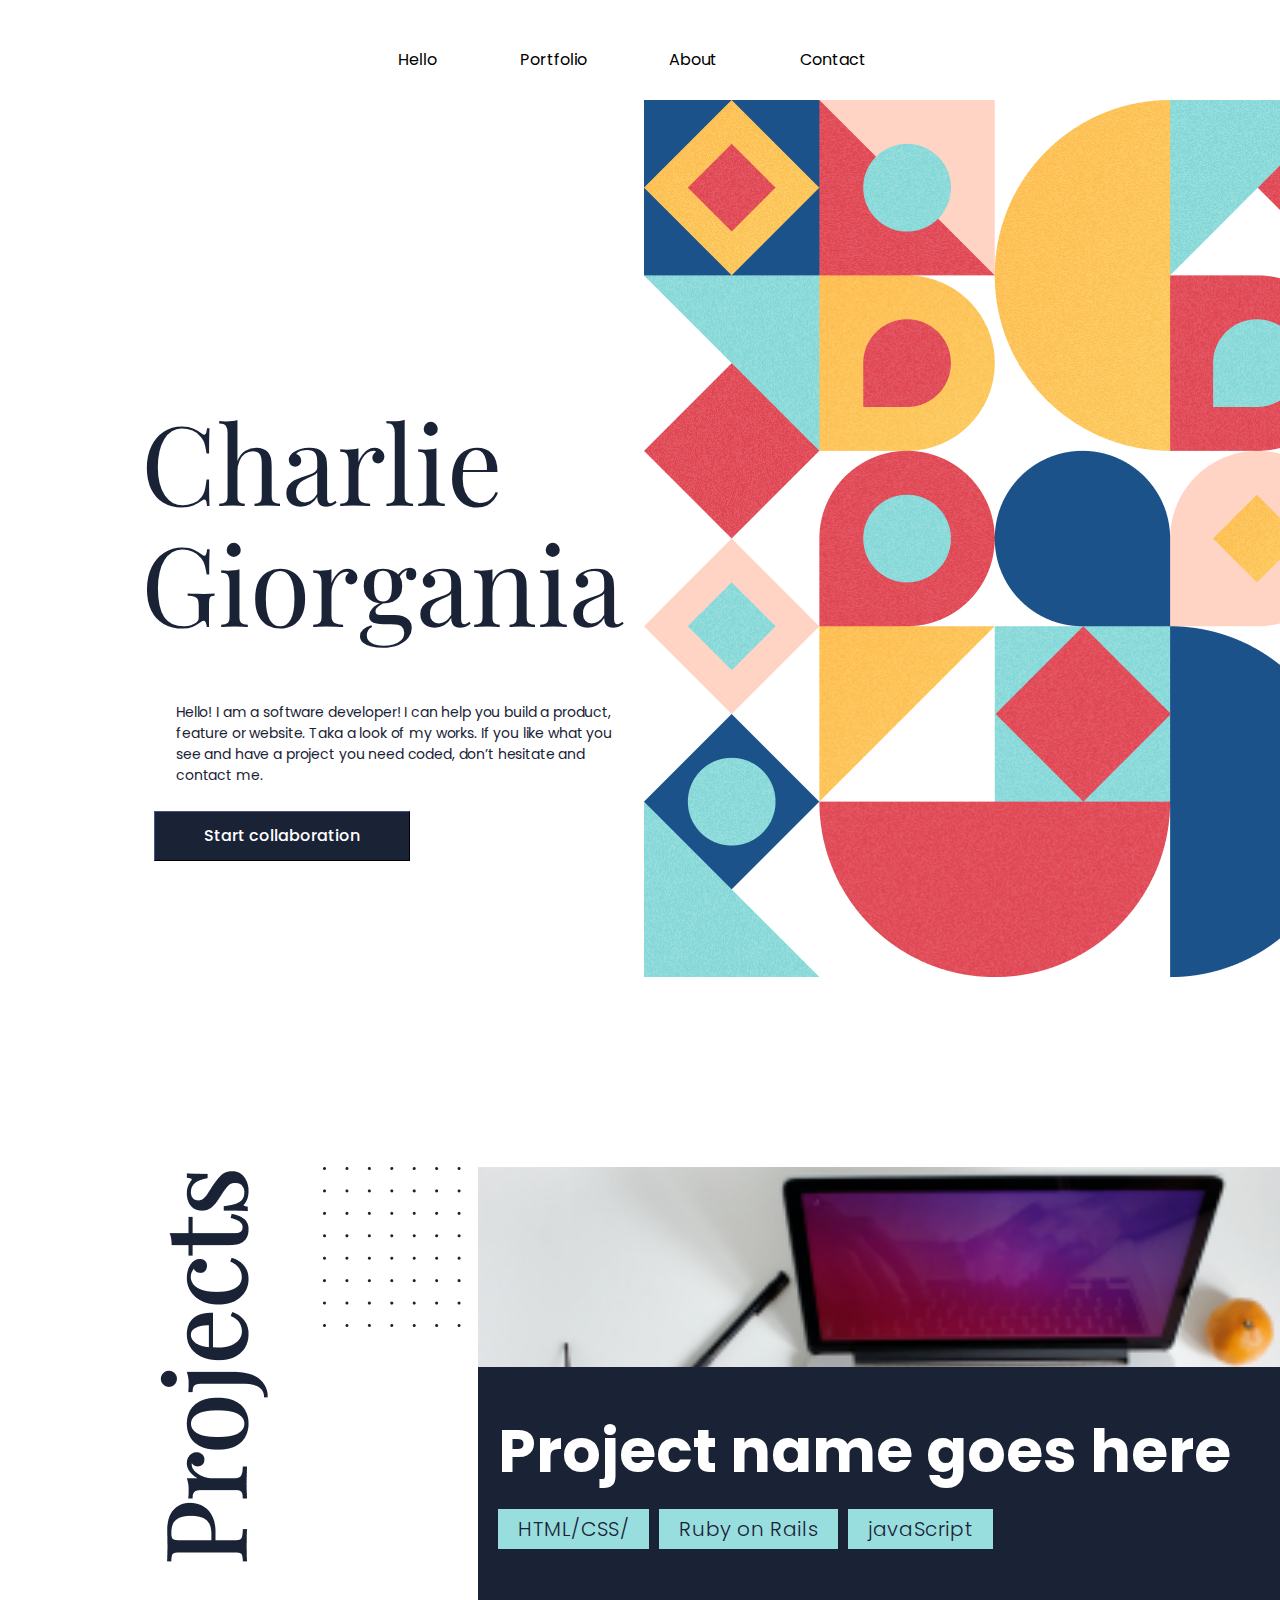
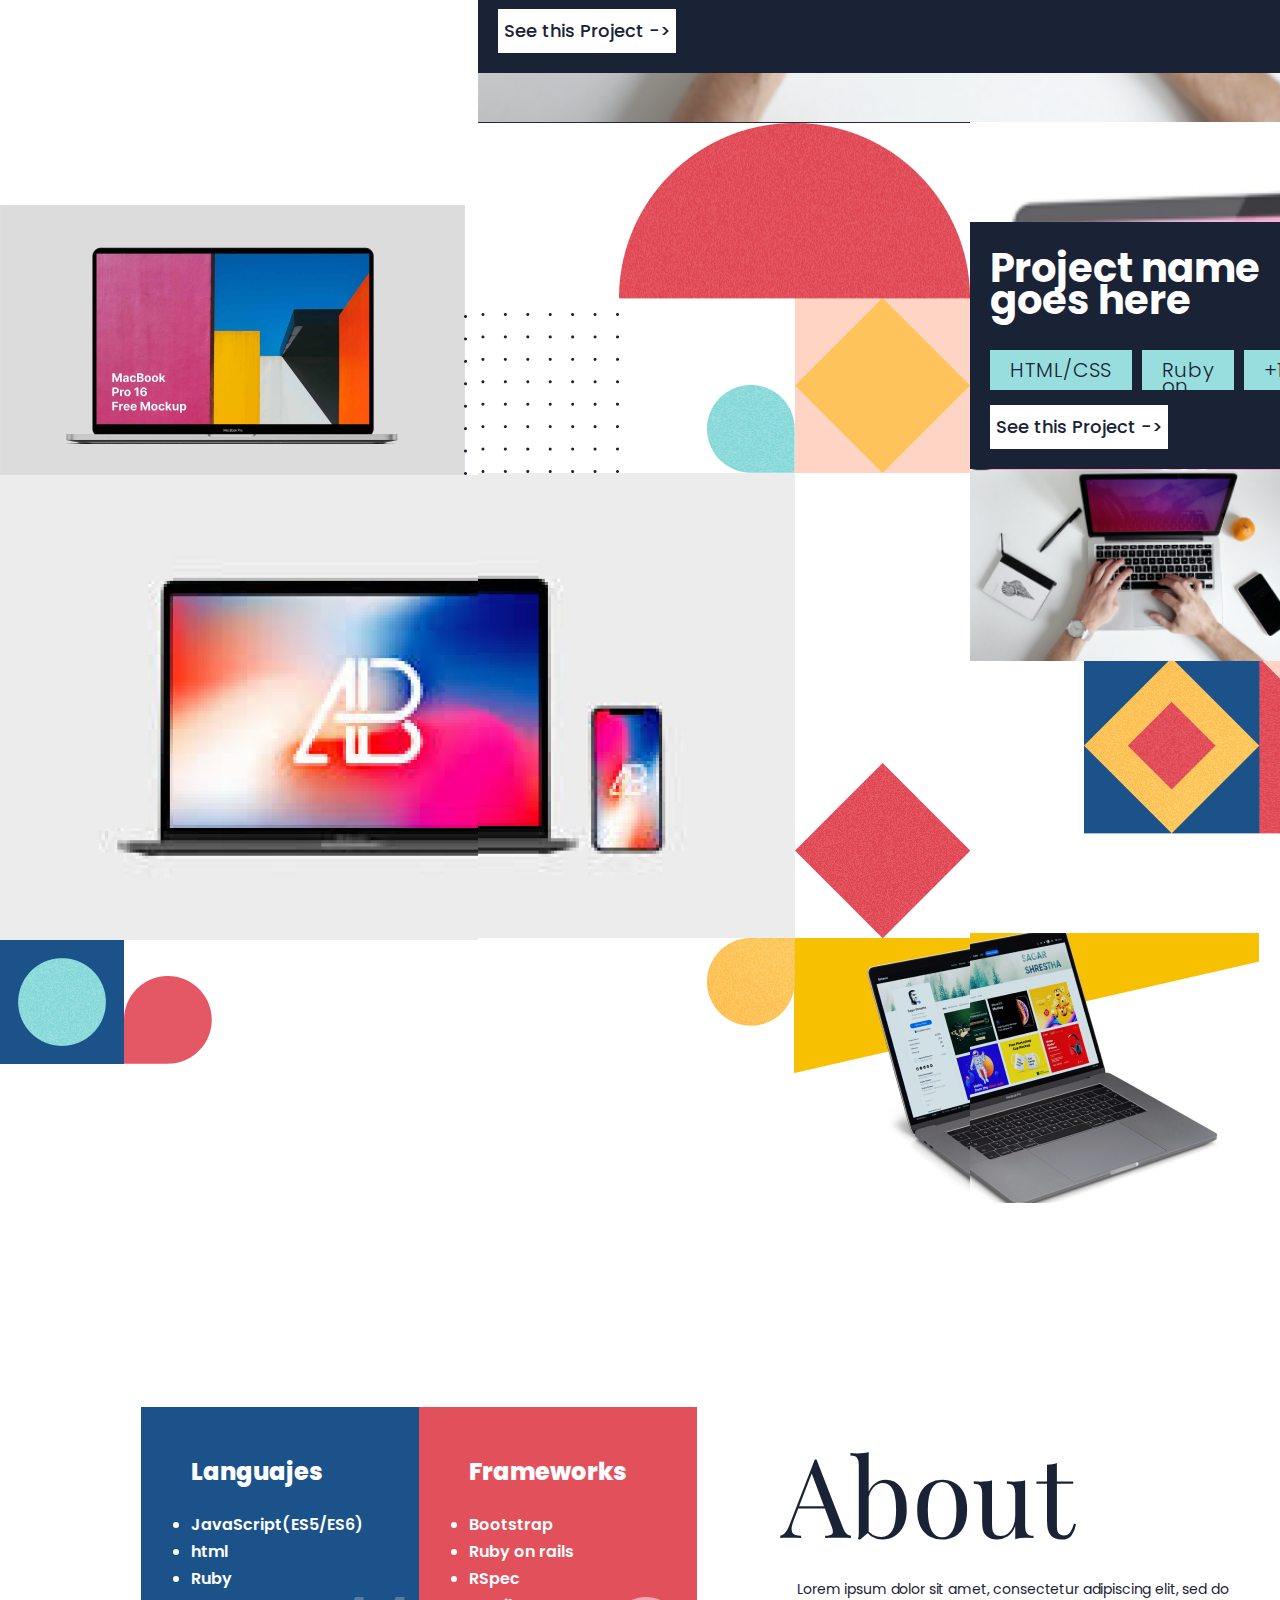
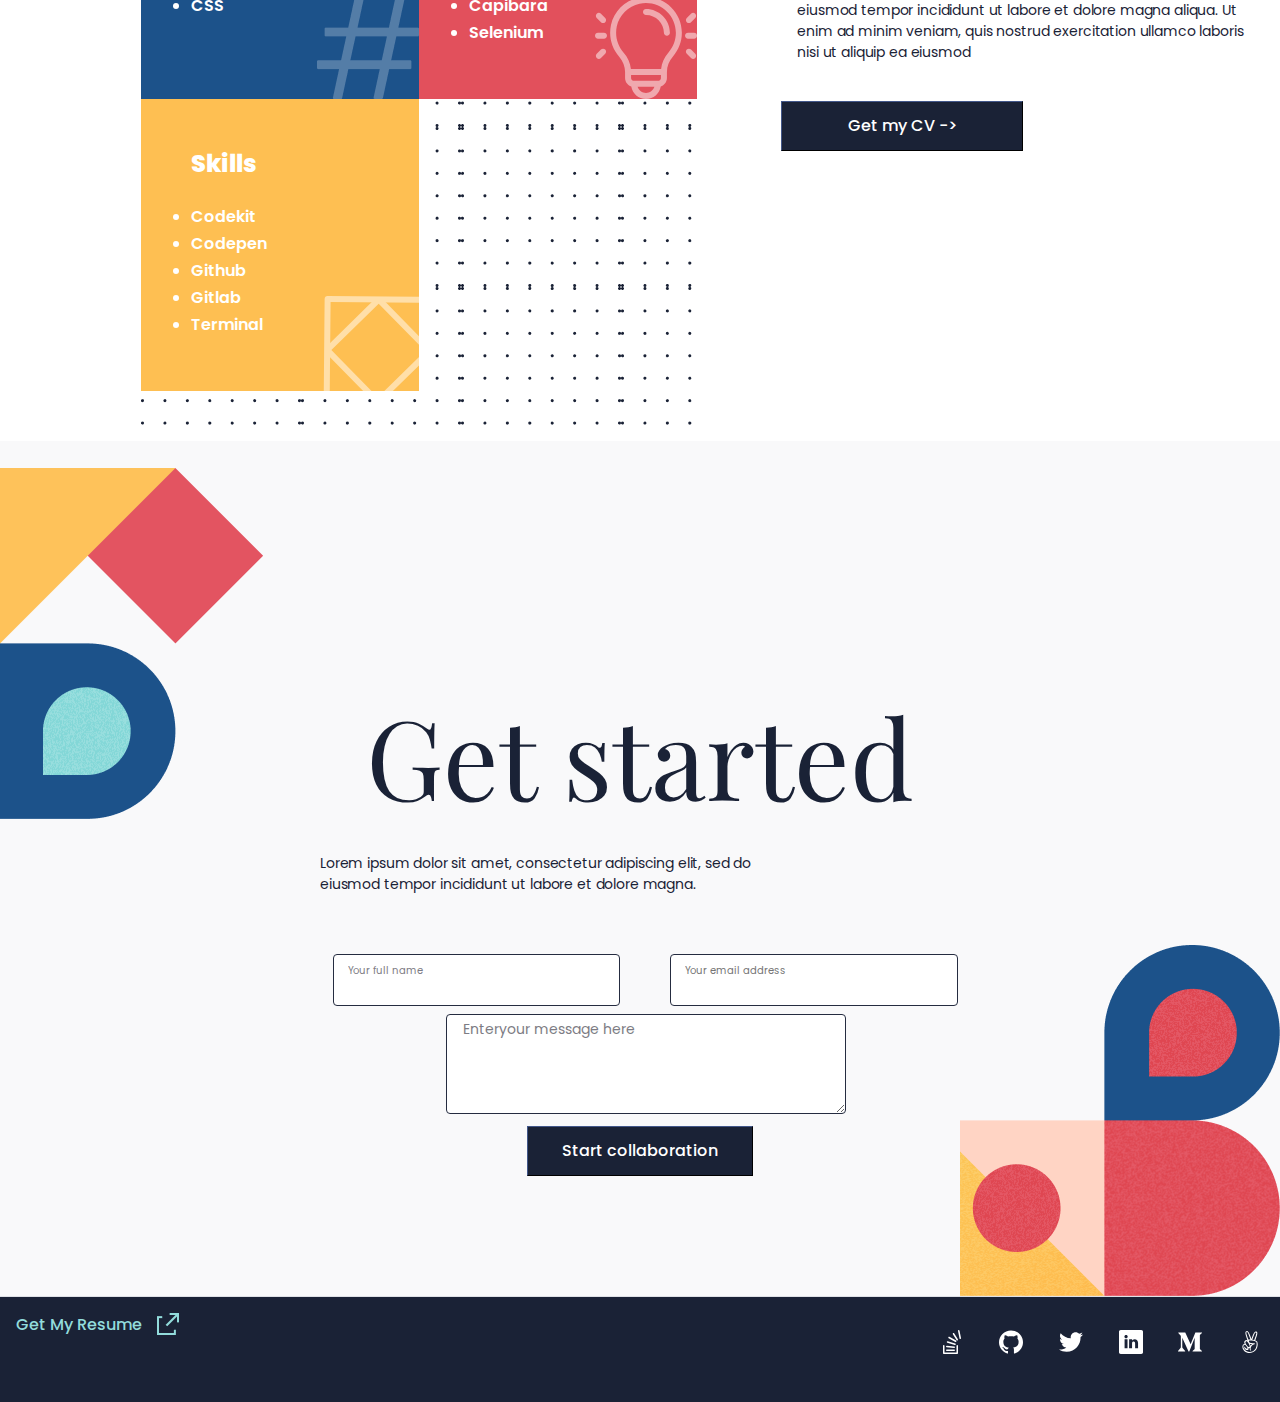
==== commit b5ba046e: "Modifications" ====
--- a/index.html
+++ b/index.html
@@ -20,18 +20,28 @@
       <header> 
          <a class="logo" href="index.html"> <img  src="resources/image_geometry_1.svg" alt="Mosaic above"> </a>
          <nav>
-            <i class="menu-hamburg fa fa-bars"></i>
+            <i id="id-menu-hamburger" class="menu-hamburg fa fa-bars"></i>
+            <ul class="menu">
+               <li class="menu-option">Hello</li>
+               <li class="menu-option">Portfolio</li>
+               <li class="menu-option">About</li>
+               <li class="menu-option">Contact</li>
+            </ul>
          </nav>
       </header>
-      <h1 class="title">Charlie Giorgania</h1>   
-      <p class="parrafo">Hello! I am a software developer! I can help you build a product, feature or website. Taka a look of my works. If you like what you see and have a project you need coded, don’t hesitate and contact me.</p>
+      
+      <section id="port-without-header">
+         <div>
+            <h1 id="tit-port" class="title">Charlie Giorgania</h1>   
+            <p class="parrafo">Hello! I am a software developer! I can help you build a product, feature or website. Taka a look of my works. If you like what you see and have a project you need coded, don’t hesitate and contact me.</p>
    
-      <button class="button-secc">Start collaboration</button>
-
-      <div class="port-footer">
-         <img class="img2" src="resources/image_geometry_2.svg" alt="Mosaic bottom">
-      </div>
-      <h1 class="tit-projects">Projects</h1>
+            <button id="btn-port" class="button-secc">Start collaboration</button>
+         </div>
+         <div class="port-footer">
+            <img class="img-port" src="resources/image_geometry_2.svg" alt="Mosaic bottom">
+            <h1 class="tit-projects">Projects</h1>
+         </div>
+      </section>      
    </section>
 
    <section class="sec-works">
@@ -42,9 +52,9 @@
                <p>Project name goes here</p>
             </div>
             <ul class="buttons-flex">
-            <li class="li-button">html</li>
-            <li class="li-button">css</li>
-            <li class="li-button">javaScript</li>
+               <li class="li-button">HTML/CSS</li>
+               <li class="li-button">Ruby on Rails</li>
+               <li class="li-button">javaScript</li>
             </ul>
             <button class="project-button">See this Project -&gt; </button>
          </div>            
@@ -57,8 +67,8 @@
                <p>Project name goes here</p>   
             </div>
             <ul class="buttons-flex">
-               <li class="li-button">html</li>
-               <li class="li-button">css</li>
+               <li class="li-button">HTML/CSS</li>
+               <li class="li-button">Ruby on Rails</li>
                <li class="li-button">javaScript</li>
             </ul>
             <button class="project-button">See this Project -&gt;</button>
@@ -72,8 +82,8 @@
                <p>Project name goes here</p> 
             </div>
             <ul class="buttons-flex">
-               <li class="li-button">html</li>
-               <li class="li-button">css</li>
+               <li class="li-button">HTML/CSS</li>
+               <li class="li-button">Ruby on Rails</li>
                <li class="li-button">javaScript</li>
             </ul>
             <button class="project-button">See this Project -&gt;</button>
@@ -86,27 +96,87 @@
                <p>Project name goes here</p>
             </div>
             <ul class="buttons-flex">
-               <li class="li-button">html</li>
-               <li class="li-button">css</li>
-               <li class="li-button">javaScript</li>
-            </ul>
-            <button class="project-button">See this Project -&gt;</button>
-         </div>            
-      </article>
-   </section>
-   
-   <section class="about-me">
-      <h1 class="title" id="ab-tit">About</h1>
-      <p class="parrafo"> 
-         Lorem ipsum dolor sit amet, consectetur adipiscing elit, 
-         sed do eiusmod tempor incididunt ut labore et dolore magna aliqua.
-         Ut enim ad minim veniam, quis nostrud exercitation ullamco laboris
-         nisi ut aliquip ea eiusmod
-      </p>
-      <button class="button-secc">Get my CV -&gt; </button>
-   </section>   
-
-   <section id="sec-abilities">
+               <li class="li-button">HTML/CSS</li>
+               <li class="li-button">Ruby on Rails</li>
+               <li class="li-button">javaScript</li>
+            </ul>
+            <button class="project-button">See this Project -&gt;</button>
+         </div>            
+      </article>
+      <article class="project">
+         <img src="resources/P5-IMG.png" alt="imagen projecto 1">
+         <div class="text-content">
+            <div class="pr-description">
+               <p>Project name goes here</p>
+            </div>
+            <ul class="buttons-flex">
+               <li class="li-button">HTML/CSS</li>
+               <li class="li-button">Ruby on Rails</li>
+               <li class="li-button">javaScript</li>
+            </ul>
+            <button class="project-button">See this Project -&gt;</button>
+         </div>            
+      </article>      
+   </section>
+
+   <section class="sec-works-pc">
+      <div class="s-1-1">
+         <img class="fill-cont" src="resources/project-pc-recortes/Slice-1-1-izq.png">
+      </div>
+      <div class="s-1-2">
+         <article class="project">
+            <div class="text-content">
+               <div class="pr-description" id="pr-des-pc">
+                  <p>Project name goes here</p>
+               </div>
+               <ul class="buttons-flex" id="ul-btn-pc">
+               <li class="li-button">HTML/CSS/</li>
+               <li class="li-button">Ruby on Rails</li>
+               <li class="li-button">javaScript</li>
+               </ul>
+               <button class="project-button">See this Project -&gt; </button>
+            </div>            
+         </article>
+      </div>
+      <div class="s-2-2" >   
+         <img class="fill-cont" src="resources/project-pc-recortes/Slice-2-2.png">
+      </div>
+      <div class="s-3-2">   
+         <article class="project">
+            <div class="text-content">
+               <div class="pr-description">
+                  <p>Project name goes here</p>
+               </div>
+               <ul class="buttons-flex">
+                  <li class="li-button">HTML/CSS</li>
+                  <li class="li-button">Ruby on Rails</li>
+                  <li class="li-button">+1</li>
+               </ul>
+               <button class="project-button">See this Project -&gt; </button>
+            </div>
+            <img src="resources/P1-IMG.png" alt="imagen projecto 1">            
+         </article>
+      </div>
+
+      <div class="s-3-3">
+            <img class="fill-cont" src="resources/project-pc-recortes/Slice-3-3.png">
+         </div>
+    </div>      
+   </section>
+
+   <section id="abilities-and-about-me-flex">
+      <section id="about-me">
+         <h1 class="title" id="ab-tit">About</h1>
+         <p id="ab-descr" class="parrafo"> 
+            Lorem ipsum dolor sit amet, consectetur adipiscing elit, 
+            sed do eiusmod tempor incididunt ut labore et dolore magna aliqua.
+            Ut enim ad minim veniam, quis nostrud exercitation ullamco laboris
+            nisi ut aliquip ea eiusmod
+         </p>
+         <button id="ab-btn" class="button-secc">Get my CV -&gt; </button>
+      </section>   
+
+      <section id="sec-abilities">
       
       <div class="abilities-frame" id="abi-lang">
          <h2 class="tit-abi">Languajes</h2>
@@ -139,26 +209,41 @@
             <li class="li-abi">Terminal</li>
          </ul>
       </div>         
-   </section>
+      </section>
+   </section>
+
    <footer> 
       <section class="contact-us" id="contact-section">
-         <a class="logo" id="logo-footer" href="index.html"> <img  src="resources/image_geometry_1.svg" alt="Mosaic above"> </a>
-         <p class="title" id="contact-tit">Get Started</p>
-         <p class="parrafo" id="descr-contact">
-            Lorem ipsum dolor sit amet, consectetur adipiscing elit, 
-            sed do eiusmod tempor incididunt ut labore et dolore magna.
-         </p>
-         <div class="form-container">
-             <form name="contact-form" action="https://formspree.io/f/mzbwzdgd" 
+         <div id="img-left-contact">
+            <a class="logo" id="logo-footer" href="index.html"> <img  src="resources/image_geometry_1.svg" alt="Mosaic above"> </a>     
+         </div>   
+         <div id="form-contact">
+            <p class="title" id="contact-tit">Get started</p>
+            <p class="parrafo" id="descr-contact">
+               Lorem ipsum dolor sit amet, consectetur adipiscing elit, sed do eiusmod tempor incididunt ut labore et dolore magna.
+            </p>
+            <div class="form-container">
+               <form name="contact-form" action="https://formspree.io/f/mzbwzdgd" 
                    method="post" id="contact-form">
-                 <input class="name-form" name="name" type="text" placeholder="Your full name" maxlength="30" required>
-                 <input class="email-form" name="email" type="email" placeholder="Your email address" required>
-                 <textarea class="message-form" name="message" placeholder="Enteryour message here"
-                           maxlength="500" required></textarea>
-                 <div class="message-panel"></div>
-                 <button type="submit" class="button-secc" id="submit-form">Start collaboration</button>
+                  <div id="line1-cf">
+                     <div id="name-group">
+                        <input class="dis-block"  id="name-form" name="name" type="text" placeholder="Your full name" maxlength="30" required>
+                     </div>
+                     <div id="email-group">
+                        <input class="dis-block"  id="email-form" name="email" type="email" placeholder="Your email address" required>
+                     </div>
+                  </div>   
+                  <div id="message-group">
+                     <textarea class="dis-block"  id="message-form" name="message" placeholder="Enteryour message here"
+                        maxlength="500" required></textarea>
+                  </div>      
+                  <button type="submit" class="button-secc" id="submit-form">Start collaboration</button>
              </form>
-         </div>
+            </div>
+         </div>
+         <div id="img-right-contact">
+                  
+         </div>   
      </section>  
      <section class="social-media-class" id="social-media-id">
       <div class="get-my-resume">
@@ -174,5 +259,6 @@
        </div>
      </section>  
    </footer>
+
 </body>
 </html>
--- a/css/styles.css
+++ b/css/styles.css
@@ -5,9 +5,6 @@
 }
 */
 
-*:focus {
-  background-color: antiquewhite;
-}
 *,
 *::before,
 *::after {
@@ -32,8 +29,12 @@
 }
 
 body {
+
+  /* background-color: #e5e5e5; */
+  
   background-color: #fff;
   width: 100%;
+  margin: 0;
 }
 
 .logo {
@@ -41,6 +42,12 @@
   margin-top: 0;
 }
 
+.menu-hamburg {
+  color: #000;
+  width: 1fr;
+  margin-right: 20px;
+}
+
 header {
   width: 100%;
   height: 100px;
@@ -54,12 +61,58 @@
   margin-right: 16px;
 }
 
-#menu1 {
-  margin-top: 19px;
-  margin-right: 16px;
-}
+.menu {
+  display: none;
+  flex-direction: column;
+  align-items: left;
+  justify-content: flex-start;
+  width: 100%;
+}
+
+@media only screen and (min-width: 768px) {
+  body {
+    /* background-color: #e5e5e5; */
+    background-color: #fff;
+  }
+
+  .logo {
+    display: none;
+  }
+
+  #id-menu-hamburger {
+    display: none;
+  }
+
+  nav {
+    width: 100%;
+    display: flex;
+    flex-direction: row;
+    justify-content: center;
+  }
+
+  .menu {
+    display: flex;
+    flex-direction: row;
+    align-items: center;
+    justify-content: space-evenly;
+    width: 50%;
+  }
+
+  .menu-option {
+    font-family: 'Poppins', sans-serif;
+    font-style: normal;
+    font-weight: 400;
+    font-size: 16px;
+    line-height: 24px;
+    text-align: right;
+    list-style-type: none;
+  }
+}
+
+/* ^^^^ End media ^^^^ */
 
 .sec-portada {
+  /* background-color: #e5e5e5; */
   background-color: #fff;
 }
 
@@ -74,8 +127,34 @@
   text-align: left;
   margin-top: 19px;
   margin-left: 18px;
-  margin-right: 60%;
-}
+  /*margin-right: 60%;*/
+}
+
+@media only screen and (min-width: 768px) {
+  .sec-portada {
+    /* background-color: #e5e5e5; */
+    background-color: #fff;
+  }
+
+  .title {
+    font-size: 110px;
+    line-height: 110%;
+    margin-top: 16vw;
+    margin-left: 11vw;
+  }
+
+  #tit-port {
+    margin-top: 16vw;
+    margin-left: 11vw;
+  }
+
+  #btn-port {
+    max-width: 20vw;
+    margin-left: 12vw;
+  }
+}
+
+/* ^^^^ End media ^^^^ */
 
 .parrafo {
   color: #1a2236;
@@ -86,10 +165,21 @@
   line-height: 21px;
   letter-spacing: -0.01em;
   margin-top: 21px;
-  margin-left: 16px;
   text-align: left;
-  margin-right: 16px;
-}
+  /* margin-right: 16px; */
+  /* margin-left: 16px; */
+  padding: 0 16px;
+}
+
+@media only screen and (min-width: 768px) {
+  .parrafo {
+    margin-left: 160px;
+    margin-top: 60px;
+    width: 484px;
+  }
+}
+
+/* ^^^^ End media ^^^^ */
 
 .button-secc {
   display: block;
@@ -126,14 +216,26 @@
   margin-top: 20px;
   margin-bottom: 20px;
   border: 1px solid white;
-  background-color: #000;
+  background-color: #1A2236;
   font-family: 'Poppins', sans-serif;
   font-weight: 500;
   font-size: 16px;
   line-height: 24px;
+  text-align: center;
   border-radius: 0;
   color: #fff;
 }
+
+.project-button:hover {
+  color: #FFFFFF; 
+  background: #1a2236;   
+}
+
+.project-button:active {
+  color: #FFFFFF; 
+  background: #1a2236;
+  border: 2px solid #FFFFFF;   
+}  
 
 .button-proj:hover {
   color: #1a2236;
@@ -144,25 +246,52 @@
   width: 100%;
 }
 
+@media only screen and (min-width: 768px) {
+  #port-without-header {
+    display: flex;
+    flex-direction: row;
+    align-items: center;
+    justify-content: flex-start;
+  }
+
+  .port-footer img {
+    width: fit-content;
+  }
+  
+  .img-port {
+    content: url("../resources/pc-img-portada-Thur.png");
+    object-fit: content;
+  }
+}
+
+/* ^^^^ End media ^^^^ */
+
 .sec-works {
   display: grid;
-  justify-content: center;
+  justify-content: stretch;
   align-content: center;
   row-gap: 0;
   margin-top: 30px;
+  grid-template-columns: auto;
+  /* background-color: #e5e5e5; */
   background-color: #fff;
-  grid-template-columns: auto;
+}
+
+.img-works-pc {
+  display: none;
 }
 
 .project {
   display: flex;
-  align-items: center;
+  flex-direction: column;
+  align-items: stretch;
   margin-left: 0;
   width: 100%;
-  background-color: #1a2236;
+  /* background-color: #1a2236; */
+  /* border: 0.333333px solid rgba(255, 255, 255, 0.1); */
+  /* backdrop-filter: blur(1px); */
   padding: 0;
   padding-top: 0;
-  flex-direction: column;
   padding-bottom: 0;
 }
 
@@ -174,36 +303,20 @@
   line-height: 100%;
   color: #1a2236;
   text-align: left;
-  margin-left: 16px;
   margin-top: 40px;
   margin-bottom: 40px;
-}
-
-.buttons-flex {
-  display: flex;
-  column-gap: 10px;
-  margin-left: 20px;
-}
-
-.li-button {
-  list-style-type: none;
-  background-color: #98dede;
-  color: #1a2236;
-  font-family: Poppins, sans-serif;
-  font-size: 10.33px;
-  font-weight: 300;
-  line-height: 16px;
-  letter-spacing: 0.03em;
-  text-align: left;
-  padding: 5px 10px;
-  border-radius: 5px;
-  margin-top: 20px;
+  padding: 0 16px;
 }
 
 .text-content {
   display: flex;
   flex-direction: column;
   margin-top: 0;
+  background: #1A2236;
+  /* border: 0.333333px solid rgba(255, 255, 255, 0.1); */
+  /* backdrop-filter: blur(1px); */
+  padding-left: 20px;
+  padding-right: 10px ;
 }
 
 .project img {
@@ -229,11 +342,213 @@
   text-align: left;
 }
 
-.menu-hamburg {
-  color: #000;
-  width: 1fr;
-  margin-right: 20px;
-}
+.buttons-flex {
+  display: flex;
+  column-gap: 10px;
+  margin-left: 20px;
+}
+
+.li-button {
+  list-style-type: none;
+  background-color: #98dede;
+  color: #1a2236;
+  font-family: Poppins, sans-serif;
+  font-size: 10.333px;
+  font-weight: 300;
+  line-height: 80%;
+  letter-spacing: 0.03em;
+  text-align: left;
+  padding: 6px 10px;
+  border-radius: 0;
+  margin-top: 20px;
+}
+
+.li-button:hover {
+  color: #1a2236;
+  background: white;
+}
+
+.sec-works-pc { 
+  display: none;
+} 
+
+@media only screen and (min-width: 768px) {
+
+  .sec-works {
+    display: none;
+  }
+
+  .img-works-pc {
+    display: block;
+    max-width: 100%;
+    object-fit: fill;
+    height: auto;
+  }
+
+  .tit-projects {
+    display: none;
+  }
+
+  .sec-works-pc {
+    display: inline-grid;
+    grid-gap: 0px;
+    grid-template-areas:
+      "s-1-1 s-1-2  s-1-2"
+      "s-1-1 s-2-2  s-3-2"
+      "s-1-1 s-2-2  s-3-3";
+    margin: 0;
+    width: 100vw;
+    height: auto;
+    margin-top: 14.5vw;
+    justify-items: stretch;
+    /* background-color: #E5E5E5; */
+    background-color: #fff;
+  }
+
+  .s-1-1 {
+    grid-row-start: 1;
+    grid-row-end: 4;
+    grid-column-start: 1;
+    grid-column-end: 2;
+}
+
+  .s-1-2 {
+    grid-row-start: 1;
+    grid-row-end: 2;
+    grid-column-start: 2;
+    grid-column-end: 4;
+    /*
+    width: 978px;
+    height: 557px;
+    */
+    background-image: url("../resources/P1-IMG.png");
+    background-repeat: no-repeat;
+    background-position:center;  
+    background-size: cover;
+  } 
+  
+  .s-1-2 .project {
+    align-items: stretch ;
+  }
+
+  .s-1-2 .text-content {
+    margin-left: 0;
+   }
+
+  .s-2-2 {
+    grid-row-start: 2;
+    grid-row-end: 4;
+    grid-column-start: 2;
+    grid-column-end: 3;
+    margin-top: 0;
+  }
+
+  .s-3-2 {
+    background-image: url("../resources/P5-IMG.png");
+    background-repeat: no-repeat;
+    background-position:center;  
+    background-size: cover;
+    width: min-content;
+  }
+
+  .s-3-2 .project {
+    margin-top: 100px;
+    margin-bottom: 80px;
+  }
+
+  .s-3-2 .pr-description {
+    margin-top: 30px;
+  }
+
+  .s-3-2 .pr-description p {
+    font-weight: 700;
+    font-size: 40px;
+    line-height: 80%;
+    margin-left: 0;
+    margin-top: 0;
+    text-align: left;
+  }
+
+  .s-3-2 .text-content {
+    margin-left: 0;
+   }
+   
+   .s-3-2 .project-button {
+    margin-top: 15px;
+   }
+
+   .s-3-3 {
+    background-color: #fff;
+   }
+
+   .fill-cont {
+     object-fit: cover;
+     width: -webkit-fill-available;
+  }
+
+  .project {
+    display: flex;
+    align-items: flex-start;
+    margin-top: 200px;
+    height: 353px;
+    margin-left: 0;
+    padding: 0;
+    padding-top: 0;
+    padding-bottom: 0;
+    }
+  
+  .text-content {
+    display: flex;
+    flex-direction: column;
+    align-items:flex-start;
+    margin-left: 60px;
+    margin-top: 0;
+   }
+
+  .pr-description {
+    margin-top: 60px;
+    margin-left: 0;    
+  }
+
+  .pr-description p {
+    font-weight: 700;
+    font-size: 60px;
+    line-height: 48px;
+    margin-left: 0;
+    margin-top: 0;
+    text-align: left;
+  }
+  
+  .buttons-flex {
+    display: flex;
+    flex-direction: row;
+    align-items: flex-start;
+    row-gap: 20px;
+    margin-left: 0;
+    margin-top: 34px;
+  }
+
+  .li-button {
+    font-size: 20px;
+    text-align: left;
+    padding: 12px 20px;
+    border-radius: 0px;
+    margin-top: 0;
+    height: 40px;
+  }
+  
+  .project-button {
+    display: inline-block;
+    margin-top: 60px;
+    margin-left: 0;
+    background: #FFFFFF;
+    color: #1a2236;
+    font-Size: 18px;
+    line-height: 27px;
+  }
+}
+
+/* ^^^^ End media ^^^^ */
 
 .about-myself {
   padding-bottom: 60px;
@@ -241,7 +556,7 @@
 
 .button-secc:hover {
   color: #5e6c84;
-  background-color: rgb(209, 10, 10);
+  background-color:  #E5E5E5;
 }
 
 /* List abilities */
@@ -252,13 +567,13 @@
   align-items: stretch;
   row-gap: 24px;
   margin-left: 0;
-  margin-right: 50px;
   width: 100%;
-  padding: 15px;
-  padding-top: 0;
-  padding-bottom: 0;
   color: #fff;
   font-family: 'Poppins', sans-serif;
+}
+
+#ab-tit {
+  margin-top: 17.5vw;
 }
 
 .abilities-frame {
@@ -267,6 +582,7 @@
   row-gap: 24px;
   margin-left: 16px;
   margin-right: 16px;
+  /* padding: 0 16px; */
 }
 
 .tit-abi {
@@ -312,33 +628,125 @@
   margin-bottom: 50px;
 }
 
+@media only screen and (min-width: 768px) {
+  #abilities-and-about-me-flex {
+    display: flex;
+    flex-direction: row-reverse;
+    flex-wrap: none;
+    align-items: flex-start;
+    flex-grow: 2;
+    min-width: 70%;
+    min-height: 50%;
+    margin-left: 11vw;
+    margin-right: 11vw;
+    margin-top: 15vw;
+    /* background: #e5e5e5; */
+    background-color: #fff;
+    width: max-content;
+  }
+
+  #sec-abilities {
+    display: flex;
+    flex-direction: row;
+    flex-wrap: wrap;
+    align-items: stretch;
+    row-gap: 0;
+    flex-grow: 1;
+    flex-basis: 1;
+    flex-shrink: 1;
+    margin-right: 0;
+    margin-bottom: 0;
+    padding: 0;
+    background-image: url("../resources/pc-bg-abi-group-51.png");
+  }
+
+  .abilities-frame {
+    margin: 0;
+    min-width: 50%;
+    min-height: 50%;
+  }
+
+  #about-me {
+    margin-left: 6.6vw;
+  }
+
+  #ab-tit {
+    margin-left: 0;
+    margin-top: 2vw;
+  }
+
+  #ab-descr {
+    margin-left: 0;
+    margin-top: 2vw;
+  }
+
+  #ab-btn {
+    margin-left: 0;
+    margin-top: 3vw;
+    max-width: 50%;
+  }
+}
+
+/* ----- End media ------ */
+
 /* Contact Form */
 
+footer {
+  background-color: #f9f9fa;
+}
+
 .contact-us {
   display: flex;
+  flex-direction: row;
   align-items: left;
-  flex-direction: column;
   margin-left: 18px;
   margin-right: 14px;
   background-color: #f9f9fa;
 }
 
+#form-contact {
+  display: flex;
+  flex-direction: column;
+  align-items: flex-start;
+  /*justify-content: start;*/
+  row-gap: 8px;
+}
+
 #contact-form {
   display: flex;
   flex-direction: column;
   row-gap: 8px;
-  align-items: left;
+  align-items:  center;
+  justify-content: stretch;
+}
+
+#img-left-contact {
+  margin:0;
+  width: 0;
+}
+
+#img-left-contact {
+  margin:0;
+  width: 0;
 }
 
 #contact-tit {
   margin-left: 0;
   margin-top: 106px;
-  width: 85%;
+  width: 100%;
   font-family: 'Playfair Display', sans-serif;
   font-style: normal;
   font-weight: 400;
   font-size: 50px;
   line-height: 100%;
+}
+
+#line1-cf {
+  display: flex;
+  flex-direction: column;
+  align-items: left;
+  row-gap: 8px;
+  margin: 0;
 }
 
 #descr-contact {
@@ -351,16 +759,19 @@
   margin-top: 20px;
   margin-left: 0;
   text-align: left;
-  margin-right: 16px;
+  margin-right: 0; 
+  padding: 0;
+  max-width: 450px;
 }
 
 .form-container {
   margin-top: 32px;
-}
-
-.name-form,
-.email-form,
-.message-form {
+  width: 100%;
+}
+
+#name-form,
+#email-form,
+#message-form {
   font-family: 'Poppins', sans-serif;
   font-style: normal;
   font-weight: 400;
@@ -371,9 +782,13 @@
   border: 1px solid #dfdfe0;
   border-radius: 4px;
   height: 52px;
-}
-
-.message-form {
+  border: 1px solid #98dede;
+  margin-left: 1vw;
+  margin-right: 0.1vw;
+  width: 60vw;
+}
+
+#message-form {
   height: 100px;
 }
 
@@ -385,7 +800,7 @@
 */
 
 .button-secc:active {
-  background-color: var(--color-primary-1);
+  background-color: #E5E5E5;
 }
 
 #logo-footer {
@@ -396,7 +811,7 @@
   background-color: var(--color-neutral-2);
 }
 
-.name-form::placeholder {
+#name-form::placeholder {
   font-family: 'Poppins', sans-serif;
   font-style: normal;
   font-weight: 400;
@@ -408,7 +823,7 @@
   color: #7d7c84;
 }
 
-.email-form::placeholder {
+#email-form::placeholder {
   font-family: 'Poppins', sans-serif;
   font-style: normal;
   font-weight: 400;
@@ -419,7 +834,7 @@
   left: 14px;
 }
 
-.message-form::placeholder {
+#message-form::placeholder {
   position: relative;
   left: 16px;
   top: 4px;
@@ -440,7 +855,6 @@
   width: auto;
   height: 150px;
   background: #1a2236;
-  border: 1px solid red;
   border-top: 1px solid #dfe1e6;
 }
 
@@ -477,3 +891,187 @@
 .img-res {
   margin-left: 15px;
 }
+
+label.dis-block {
+  visibility: hidden;
+  color: transparent;
+}
+
+@media only screen and (min-width: 768px) {
+
+  footer {
+      max-width: 1440px;
+    }
+
+  .contact-us {
+    margin: 0;
+    display: flex;
+    flex-direction: row;
+    align-items: center;
+    justify-content: start;
+    background-color: #f9f9fa;
+    height: 100%;
+    margin-top: 0;
+  }
+
+  #img-left-contact {
+    width: 25%;
+    background-image: url("../resources/pc-corner-sup-contact-geometry_6.png");
+    background-repeat: no-repeat;
+    background-position: left top;
+    height: 800px;
+  }
+
+  .form-container {
+    margin-top: 0;
+  }
+
+  #form-contact {
+    width: 50%;
+  }
+
+  #img-right-contact {
+    width: 25%;
+    background-image: url("../resources/pc-corner-inf-contact-image-geometry_7.png");
+    background-repeat: no-repeat;
+    background-position: right bottom;
+    height: 855px;
+  }
+
+  #contact-tit {
+    font-family: 'Playfair Display', sans-serif;
+    font-style: normal;
+    font-weight: 400;
+    font-size: 110px;
+    line-height: 100%;
+    text-align: center;
+    width: 100%;
+    margin-top: 11vw;
+  }
+
+  #descr-contact {
+    margin-top: 2.7vw;
+  }
+
+  #line1-cf {
+    display: flex;
+    flex-direction: row;
+    justify-content: space-between;
+    align-items: center;
+    row-gap: 8px;
+    margin-right: 0;
+    margin-top: 4vw;
+    column-gap: 35px;
+  }
+
+  .name-group {
+    display: flex;
+    flex-direction: column;
+    margin:0;
+
+    width: 50px;
+  }
+
+  .email-group {
+    float: left;
+    margin:0;
+    width: 254px;;
+  }
+
+  .message-group {
+    margin: 0;
+    width: auto;
+  }
+
+  #logo-footer {
+    margin-left: -18px;
+    height: 100%;
+    border: 2px solid royalblue;
+  }
+
+ /*
+
+ .dis-block {
+    display: block;
+  }
+
+*/
+
+/*
+  #name-form::placeholder {
+    color: transparent;
+  }
+
+  #email-form::placeholder {
+    color: transparent;
+  }
+
+  #message-form::placeholder {
+    color: transparent;
+  }
+
+ */
+ 
+  #message-group {
+    display: block;
+    margin: 0 auto;
+  }
+
+  label.dis-block {
+    font-family: 'Poppins', sans-serif;
+    font-style: normal;
+    font-weight: 400;
+    font-size: 12px;
+    line-height: 18px;
+    color: #7d7c84;
+  }
+
+  #name-form,
+  #email-form,
+  #message-form {
+    font-style: normal;
+    font-weight: 400;
+    font-size: 16px;
+    line-height: 24px;
+    color: #1a2236;
+    background: #fff;
+    border: 1px solid #252c40;
+    border-radius: 4px;
+    width: 95%;
+  }
+
+  #message-form {
+    width: 400px;
+  }  
+  #submit-form {
+    width: 17.6vw;
+    display: block;
+    margin: 0 auto;
+  }
+
+  .social-media-class {
+    display: flex;
+    flex-direction: row;
+    justify-content: space-between;
+    row-gap: 0;
+    flex-grow: 1;
+    flex-basis: 1;
+    flex-shrink: 1;
+    height: 8.3vw;
+    background: #1a2236;
+    border-top: 1px solid #dfe1e6;
+  }
+
+  .social-media-icons {
+    display: flex;
+    flex-direction: row;
+    align-items: center;
+    justify-content: space-around;
+    margin-top: 30px;
+    margin-bottom: 40px;
+    width: 40%;
+  }
+}
+
+/* ----- End media ------ */
+
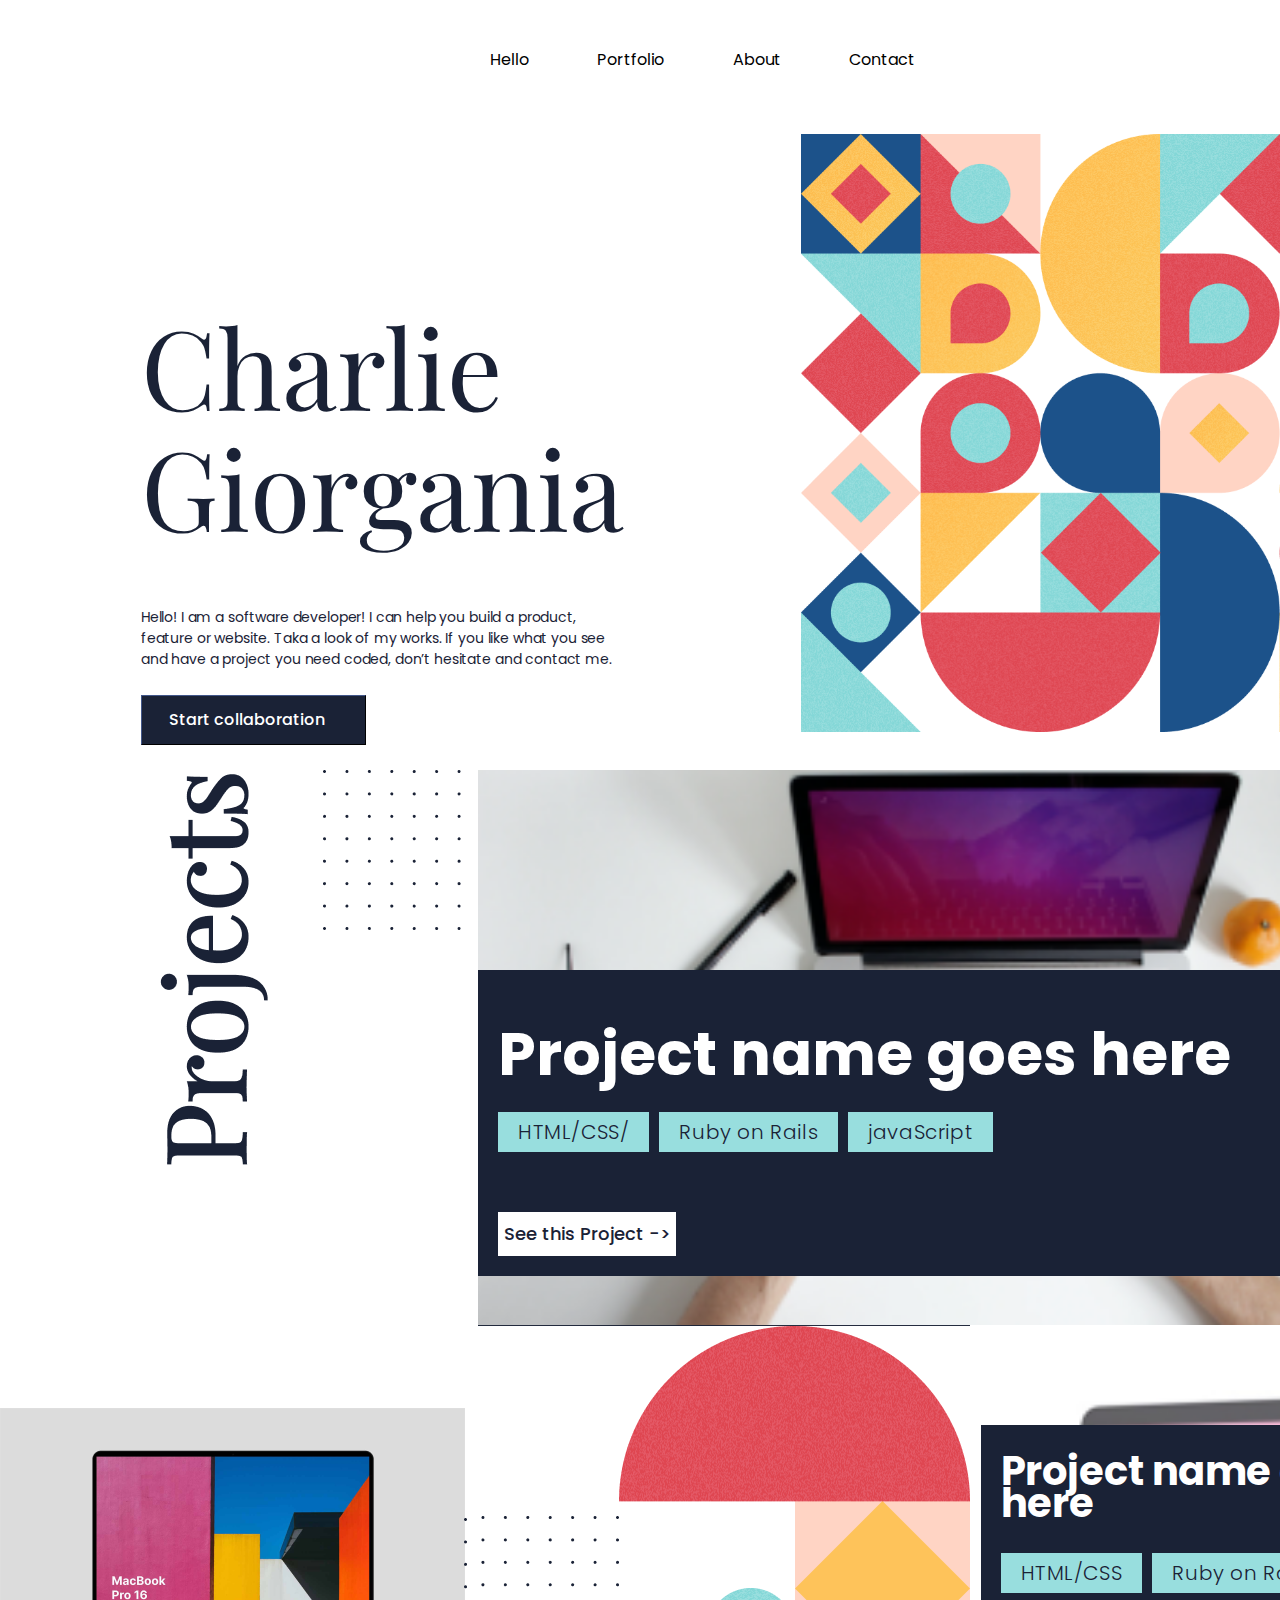
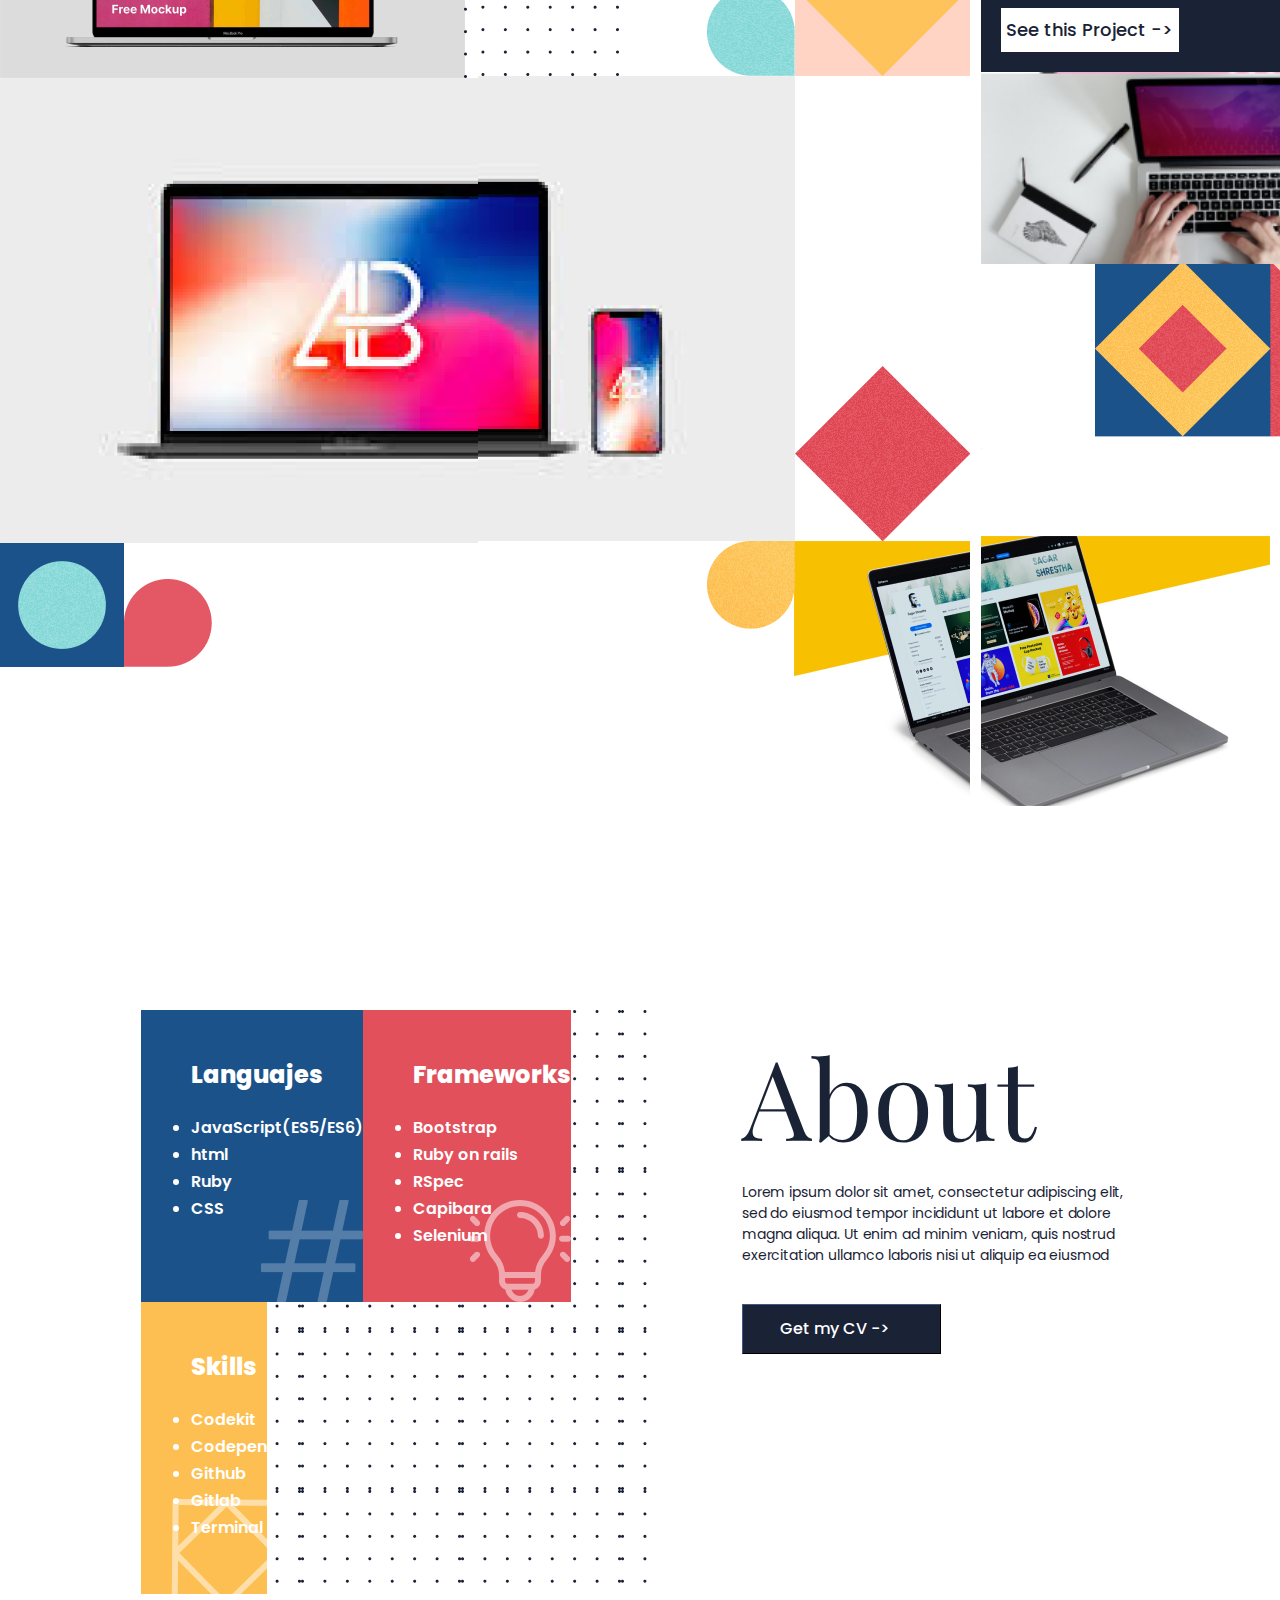
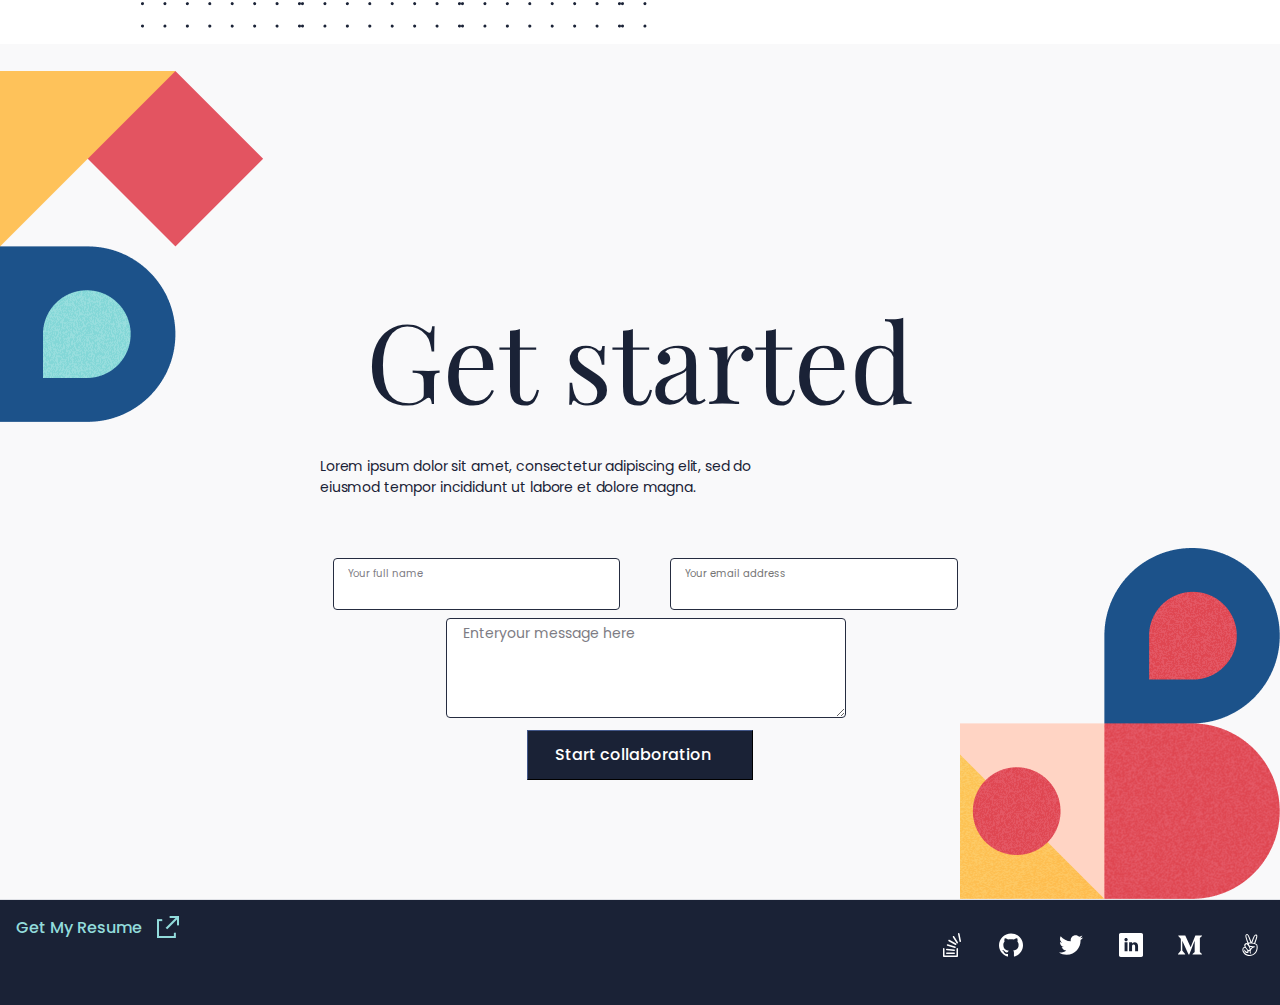
==== commit f7be9980: "Fixing Project Section for Desktop" ====
--- a/index.html
+++ b/index.html
@@ -31,7 +31,7 @@
       </header>
       
       <section id="port-without-header">
-         <div>
+         <div class="port-contenido">
             <h1 id="tit-port" class="title">Charlie Giorgania</h1>   
             <p class="parrafo">Hello! I am a software developer! I can help you build a product, feature or website. Taka a look of my works. If you like what you see and have a project you need coded, don’t hesitate and contact me.</p>
    
@@ -164,7 +164,7 @@
     </div>      
    </section>
 
-   <section id="abilities-and-about-me-flex">
+   <section class="abilities-and-about-me-flex">
       <section id="about-me">
          <h1 class="title" id="ab-tit">About</h1>
          <p id="ab-descr" class="parrafo"> 
@@ -260,5 +260,6 @@
      </section>  
    </footer>
 
+   
 </body>
 </html>
--- a/css/styles.css
+++ b/css/styles.css
@@ -1,10 +1,3 @@
-/*
-* {
-  text-decoration: none;
-  margin: 0;
-}
-*/
-
 *,
 *::before,
 *::after {
@@ -29,9 +22,6 @@
 }
 
 body {
-
-  /* background-color: #e5e5e5; */
-  
   background-color: #fff;
   width: 100%;
   margin: 0;
@@ -71,7 +61,6 @@
 
 @media only screen and (min-width: 768px) {
   body {
-    /* background-color: #e5e5e5; */
     background-color: #fff;
   }
 
@@ -112,7 +101,6 @@
 /* ^^^^ End media ^^^^ */
 
 .sec-portada {
-  /* background-color: #e5e5e5; */
   background-color: #fff;
 }
 
@@ -122,35 +110,39 @@
   font-weight: 400;
   font-size: 50px;
   line-height: 100%;
-  width: 220px;
+  /* width: 220px; */ 
   color: #1a2236;
   text-align: left;
   margin-top: 19px;
-  margin-left: 18px;
-  /*margin-right: 60%;*/
+  /*margin-left: 18px; */
+}
+
+.port-contenido {
+  padding-left: 16px;
+  padding-right: 16px;
 }
 
 @media only screen and (min-width: 768px) {
   .sec-portada {
-    /* background-color: #e5e5e5; */
     background-color: #fff;
+    padding-left: 11vw;
+    padding-right: 0;
   }
 
   .title {
     font-size: 110px;
     line-height: 110%;
     margin-top: 16vw;
-    margin-left: 11vw;
+    /* padding-left: 11vw; */
   }
 
   #tit-port {
+    width: 484px;
     margin-top: 16vw;
-    margin-left: 11vw;
   }
 
   #btn-port {
-    max-width: 20vw;
-    margin-left: 12vw;
+    width: 17.63vw;
   }
 }
 
@@ -166,14 +158,12 @@
   letter-spacing: -0.01em;
   margin-top: 21px;
   text-align: left;
-  /* margin-right: 16px; */
-  /* margin-left: 16px; */
-  padding: 0 16px;
+  /* padding: 0 16px; */
 }
 
 @media only screen and (min-width: 768px) {
   .parrafo {
-    margin-left: 160px;
+    /* padding-left: 160px; */
     margin-top: 60px;
     width: 484px;
   }
@@ -192,8 +182,8 @@
   color: white;
   margin-top: 25px;
   margin-bottom: 25px;
-  margin-left: 16px;
-  margin-right: 30px;
+  padding-left: 16px;
+  padding-right: 30px;
   height: 50px;
   background: #1a2236;
   border-color: #1a2236;
@@ -216,7 +206,7 @@
   margin-top: 20px;
   margin-bottom: 20px;
   border: 1px solid white;
-  background-color: #1A2236;
+  background-color: #1a2236;
   font-family: 'Poppins', sans-serif;
   font-weight: 500;
   font-size: 16px;
@@ -227,21 +217,25 @@
 }
 
 .project-button:hover {
-  color: #FFFFFF; 
-  background: #1a2236;   
+  color: #fff;
+  background: #1a2236;
 }
 
 .project-button:active {
-  color: #FFFFFF; 
+  color: #fff;
   background: #1a2236;
-  border: 2px solid #FFFFFF;   
-}  
+  border: 2px solid #fff;
+}
 
 .button-proj:hover {
   color: #1a2236;
   background: white;
 }
 
+.port-footer {
+  width: 100vw;
+}
+
 .port-footer img {
   width: 100%;
 }
@@ -254,13 +248,20 @@
     justify-content: flex-start;
   }
 
-  .port-footer img {
-    width: fit-content;
-  }
-  
+  .port-contenido {
+    width: 51vw;
+    padding-left: 0;
+  }
+
+  .port-footer {
+    width: 49vw;
+    padding-left: 6.52vw;
+  }
+
   .img-port {
     content: url("../resources/pc-img-portada-Thur.png");
     object-fit: content;
+    max-width: 45vw;
   }
 }
 
@@ -273,7 +274,6 @@
   row-gap: 0;
   margin-top: 30px;
   grid-template-columns: auto;
-  /* background-color: #e5e5e5; */
   background-color: #fff;
 }
 
@@ -287,9 +287,10 @@
   align-items: stretch;
   margin-left: 0;
   width: 100%;
-  /* background-color: #1a2236; */
-  /* border: 0.333333px solid rgba(255, 255, 255, 0.1); */
-  /* backdrop-filter: blur(1px); */
+
+  /* background-color: #1a2236;
+  border: 0.333333px solid rgba(255, 255, 255, 0.1);
+   backdrop-filter: blur(1px); */
   padding: 0;
   padding-top: 0;
   padding-bottom: 0;
@@ -312,11 +313,12 @@
   display: flex;
   flex-direction: column;
   margin-top: 0;
-  background: #1A2236;
-  /* border: 0.333333px solid rgba(255, 255, 255, 0.1); */
-  /* backdrop-filter: blur(1px); */
+  background: #1a2236;
+
+  /* border: 0.333333px solid rgba(255, 255, 255, 0.1);
+  backdrop-filter: blur(1px); */
   padding-left: 20px;
-  padding-right: 10px ;
+  padding-right: 10px;
 }
 
 .project img {
@@ -368,12 +370,11 @@
   background: white;
 }
 
-.sec-works-pc { 
+.sec-works-pc {
   display: none;
-} 
+}
 
 @media only screen and (min-width: 768px) {
-
   .sec-works {
     display: none;
   }
@@ -381,7 +382,7 @@
   .img-works-pc {
     display: block;
     max-width: 100%;
-    object-fit: fill;
+    /*object-fit: fill;*/
     height: auto;
   }
 
@@ -390,19 +391,50 @@
   }
 
   .sec-works-pc {
+    width: 100vw;  
     display: inline-grid;
-    grid-gap: 0px;
+    grid-gap: 0;
     grid-template-areas:
       "s-1-1 s-1-2  s-1-2"
       "s-1-1 s-2-2  s-3-2"
       "s-1-1 s-2-2  s-3-3";
     margin: 0;
-    width: 100vw;
     height: auto;
-    margin-top: 14.5vw;
     justify-items: stretch;
-    /* background-color: #E5E5E5; */
     background-color: #fff;
+  }
+
+  .project {
+    display: flex;
+    align-items: flex-start;
+    margin-top: 200px;
+    height: 353px;
+    margin-left: 0;
+    padding: 0;
+    padding-top: 0;
+    padding-bottom: 0;
+  }
+
+  .text-content {
+    display: flex;
+    flex-direction: column;
+    align-items: flex-start;
+    margin-left: 60px;
+    margin-top: 0;
+  }
+
+  .pr-description {
+    margin-top: 60px;
+    margin-left: 0;
+  }
+
+  .pr-description p {
+    font-weight: 700;
+    font-size: 60px;
+    line-height: 48px;
+    margin-left: 0;
+    margin-top: 0;
+    text-align: left;
   }
 
   .s-1-1 {
@@ -410,30 +442,30 @@
     grid-row-end: 4;
     grid-column-start: 1;
     grid-column-end: 2;
-}
+    width: 478px;
+    height: auto;
+  }
 
   .s-1-2 {
     grid-row-start: 1;
     grid-row-end: 2;
     grid-column-start: 2;
     grid-column-end: 4;
-    /*
-    width: 978px;
-    height: 557px;
-    */
     background-image: url("../resources/P1-IMG.png");
     background-repeat: no-repeat;
-    background-position:center;  
+    background-position: center;
     background-size: cover;
-  } 
-  
+    width: 978px;
+    height: auto;
+  }
+
   .s-1-2 .project {
-    align-items: stretch ;
+    align-items: stretch;
   }
 
   .s-1-2 .text-content {
     margin-left: 0;
-   }
+  }
 
   .s-2-2 {
     grid-row-start: 2;
@@ -441,14 +473,18 @@
     grid-column-start: 2;
     grid-column-end: 3;
     margin-top: 0;
+    width: 492px;
+    height: auto;
   }
 
   .s-3-2 {
     background-image: url("../resources/P5-IMG.png");
     background-repeat: no-repeat;
-    background-position:center;  
+    background-position: center;
     background-size: cover;
     width: min-content;
+    width: 456px;
+    height: auto;
   }
 
   .s-3-2 .project {
@@ -471,54 +507,23 @@
 
   .s-3-2 .text-content {
     margin-left: 0;
-   }
-   
-   .s-3-2 .project-button {
+  }
+
+  .s-3-2 .project-button {
     margin-top: 15px;
-   }
-
-   .s-3-3 {
+  }
+
+  .s-3-3 {
     background-color: #fff;
-   }
-
-   .fill-cont {
-     object-fit: cover;
-     width: -webkit-fill-available;
-  }
-
-  .project {
-    display: flex;
-    align-items: flex-start;
-    margin-top: 200px;
-    height: 353px;
-    margin-left: 0;
-    padding: 0;
-    padding-top: 0;
-    padding-bottom: 0;
-    }
-  
-  .text-content {
-    display: flex;
-    flex-direction: column;
-    align-items:flex-start;
-    margin-left: 60px;
-    margin-top: 0;
-   }
-
-  .pr-description {
-    margin-top: 60px;
-    margin-left: 0;    
-  }
-
-  .pr-description p {
-    font-weight: 700;
-    font-size: 60px;
-    line-height: 48px;
-    margin-left: 0;
-    margin-top: 0;
-    text-align: left;
-  }
-  
+    width: 465px;
+    height: auto;
+  }
+
+  .fill-cont {
+    object-fit: cover;
+    width: -webkit-fill-available;
+  }
+
   .buttons-flex {
     display: flex;
     flex-direction: row;
@@ -532,23 +537,28 @@
     font-size: 20px;
     text-align: left;
     padding: 12px 20px;
-    border-radius: 0px;
+    border-radius: 0;
     margin-top: 0;
     height: 40px;
   }
-  
+
   .project-button {
     display: inline-block;
     margin-top: 60px;
     margin-left: 0;
-    background: #FFFFFF;
+    background: #fff;
     color: #1a2236;
-    font-Size: 18px;
+    font-size: 18px;
     line-height: 27px;
   }
 }
 
 /* ^^^^ End media ^^^^ */
+
+.abilities-and-about-me-flex {
+  padding-left: 16px;
+  padding-right: 15px;
+}
 
 .about-myself {
   padding-bottom: 60px;
@@ -556,7 +566,7 @@
 
 .button-secc:hover {
   color: #5e6c84;
-  background-color:  #E5E5E5;
+  background-color: #e5e5e5;
 }
 
 /* List abilities */
@@ -580,9 +590,6 @@
   display: flex;
   flex-direction: column;
   row-gap: 24px;
-  margin-left: 16px;
-  margin-right: 16px;
-  /* padding: 0 16px; */
 }
 
 .tit-abi {
@@ -629,23 +636,23 @@
 }
 
 @media only screen and (min-width: 768px) {
-  #abilities-and-about-me-flex {
+  .abilities-and-about-me-flex {
     display: flex;
     flex-direction: row-reverse;
     flex-wrap: none;
     align-items: flex-start;
     flex-grow: 2;
-    min-width: 70%;
-    min-height: 50%;
-    margin-left: 11vw;
-    margin-right: 11vw;
+    /*min-width: 70%; */
+    /* min-height: 50%; */
+    padding-left: 11vw;
+    padding-right: 11vw;
     margin-top: 15vw;
-    /* background: #e5e5e5; */
     background-color: #fff;
-    width: max-content;
+    /* width: max-content; */
   }
 
   #sec-abilities {
+    width: 22.08vh;
     display: flex;
     flex-direction: row;
     flex-wrap: wrap;
@@ -662,12 +669,13 @@
 
   .abilities-frame {
     margin: 0;
-    min-width: 50%;
-    min-height: 50%;
+    /* min-width: 50%;
+    min-height: 50%; */
   }
 
   #about-me {
-    margin-left: 6.6vw;
+    width: 37.63vw;
+    padding-left: 6.6vw;
   }
 
   #ab-tit {
@@ -678,6 +686,7 @@
   #ab-descr {
     margin-left: 0;
     margin-top: 2vw;
+    width: 99%;
   }
 
   #ab-btn {
@@ -708,7 +717,6 @@
   display: flex;
   flex-direction: column;
   align-items: flex-start;
-  /*justify-content: start;*/
   row-gap: 8px;
 }
 
@@ -716,17 +724,17 @@
   display: flex;
   flex-direction: column;
   row-gap: 8px;
-  align-items:  center;
+  align-items: center;
   justify-content: stretch;
 }
 
 #img-left-contact {
-  margin:0;
+  margin: 0;
   width: 0;
 }
 
 #img-left-contact {
-  margin:0;
+  margin: 0;
   width: 0;
 }
 
@@ -759,7 +767,7 @@
   margin-top: 20px;
   margin-left: 0;
   text-align: left;
-  margin-right: 0; 
+  margin-right: 0;
   padding: 0;
   max-width: 450px;
 }
@@ -782,7 +790,6 @@
   border: 1px solid #dfdfe0;
   border-radius: 4px;
   height: 52px;
-  border: 1px solid #98dede;
   margin-left: 1vw;
   margin-right: 0.1vw;
   width: 60vw;
@@ -792,15 +799,8 @@
   height: 100px;
 }
 
-/*
-.button-secc {
-  background-color: var(--color-primary-2);
-  color: var(--color-neutral-11);
-}
-*/
-
 .button-secc:active {
-  background-color: #E5E5E5;
+  background-color: #e5e5e5;
 }
 
 #logo-footer {
@@ -900,8 +900,8 @@
 @media only screen and (min-width: 768px) {
 
   footer {
-      max-width: 1440px;
-    }
+    max-width: 1440px;
+  }
 
   .contact-us {
     margin: 0;
@@ -967,15 +967,14 @@
   .name-group {
     display: flex;
     flex-direction: column;
-    margin:0;
-
+    margin: 0;
     width: 50px;
   }
 
   .email-group {
     float: left;
-    margin:0;
-    width: 254px;;
+    margin: 0;
+    width: 254px;
   }
 
   .message-group {
@@ -990,25 +989,24 @@
   }
 
  /*
-
- .dis-block {
-    display: block;
-  }
+.dis-block {
+  display: block;
+}
 
 */
 
 /*
-  #name-form::placeholder {
-    color: transparent;
-  }
-
-  #email-form::placeholder {
-    color: transparent;
-  }
-
-  #message-form::placeholder {
-    color: transparent;
-  }
+#name-form::placeholder {
+  color: transparent;
+}
+
+#email-form::placeholder {
+  color: transparent;
+}
+
+#message-form::placeholder {
+  color: transparent;
+}
 
  */
  
@@ -1042,7 +1040,8 @@
 
   #message-form {
     width: 400px;
-  }  
+  }
+
   #submit-form {
     width: 17.6vw;
     display: block;
@@ -1074,4 +1073,3 @@
 }
 
 /* ----- End media ------ */
-
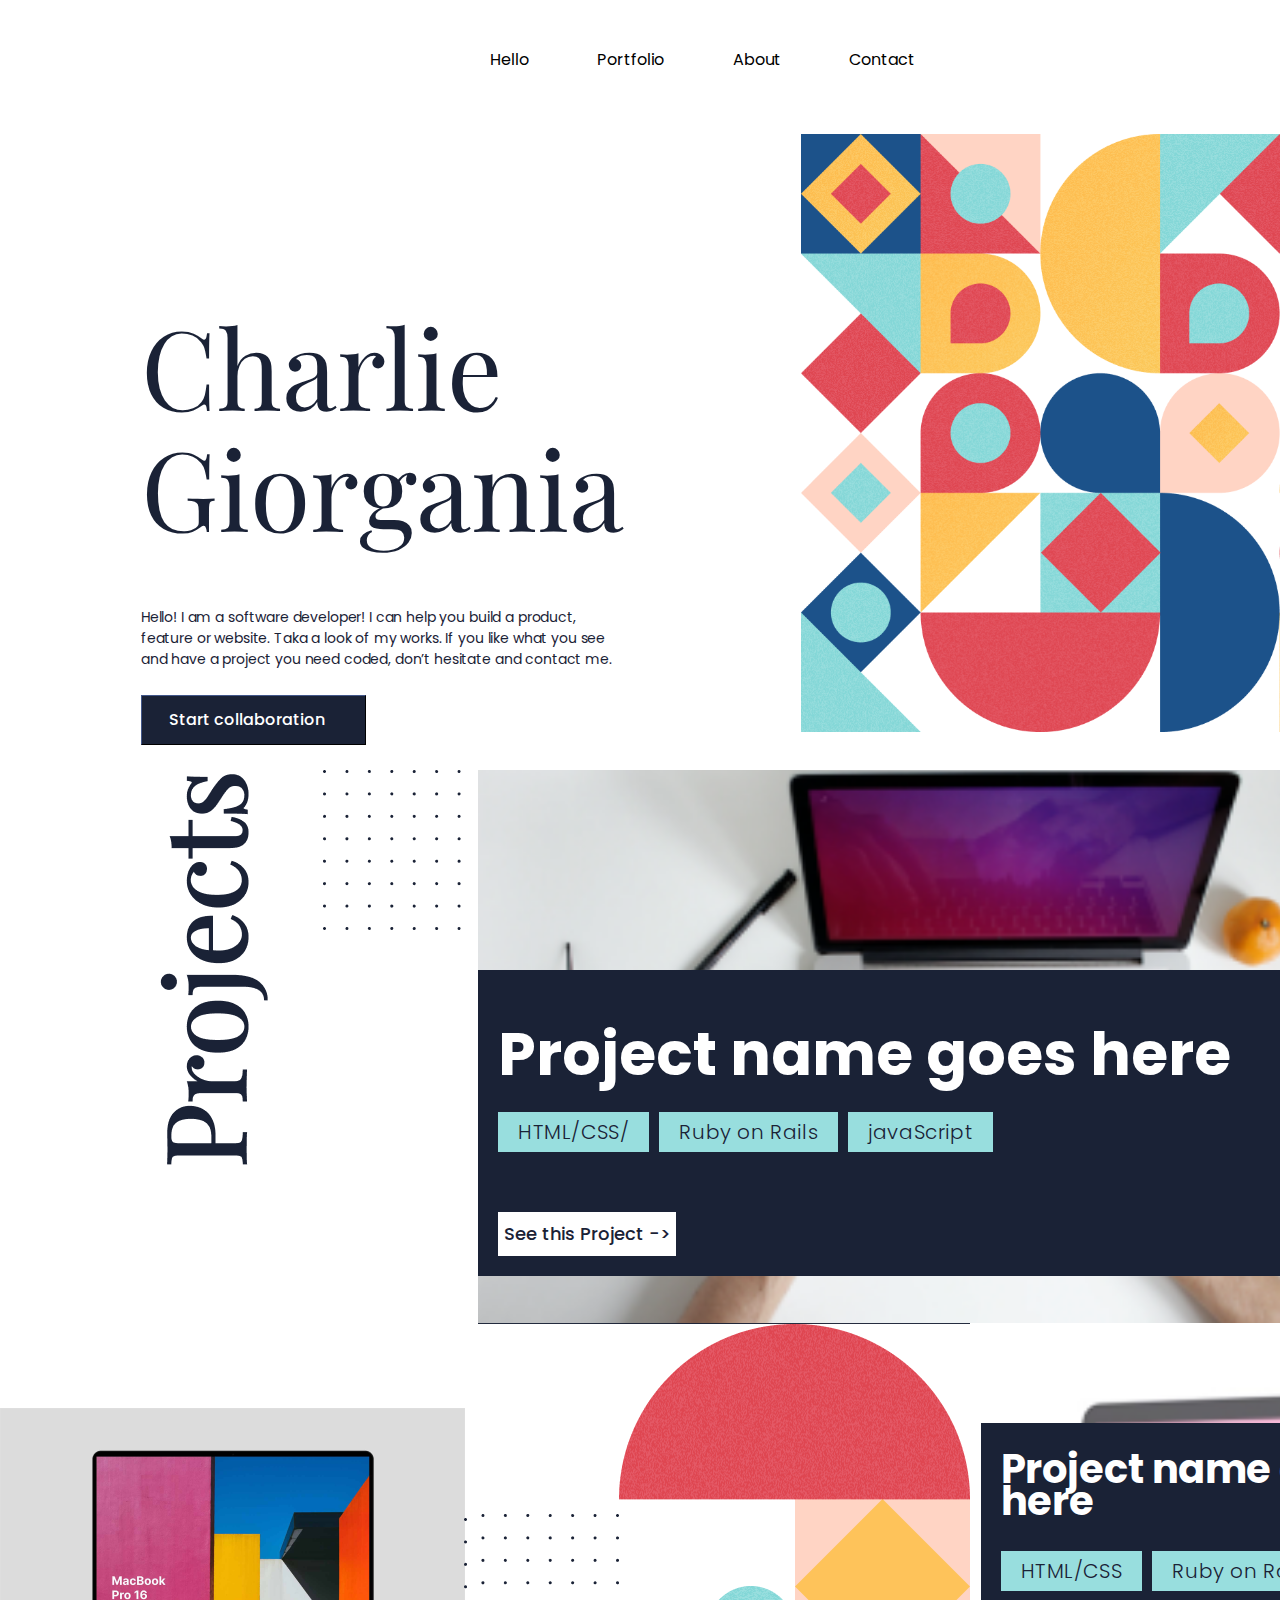
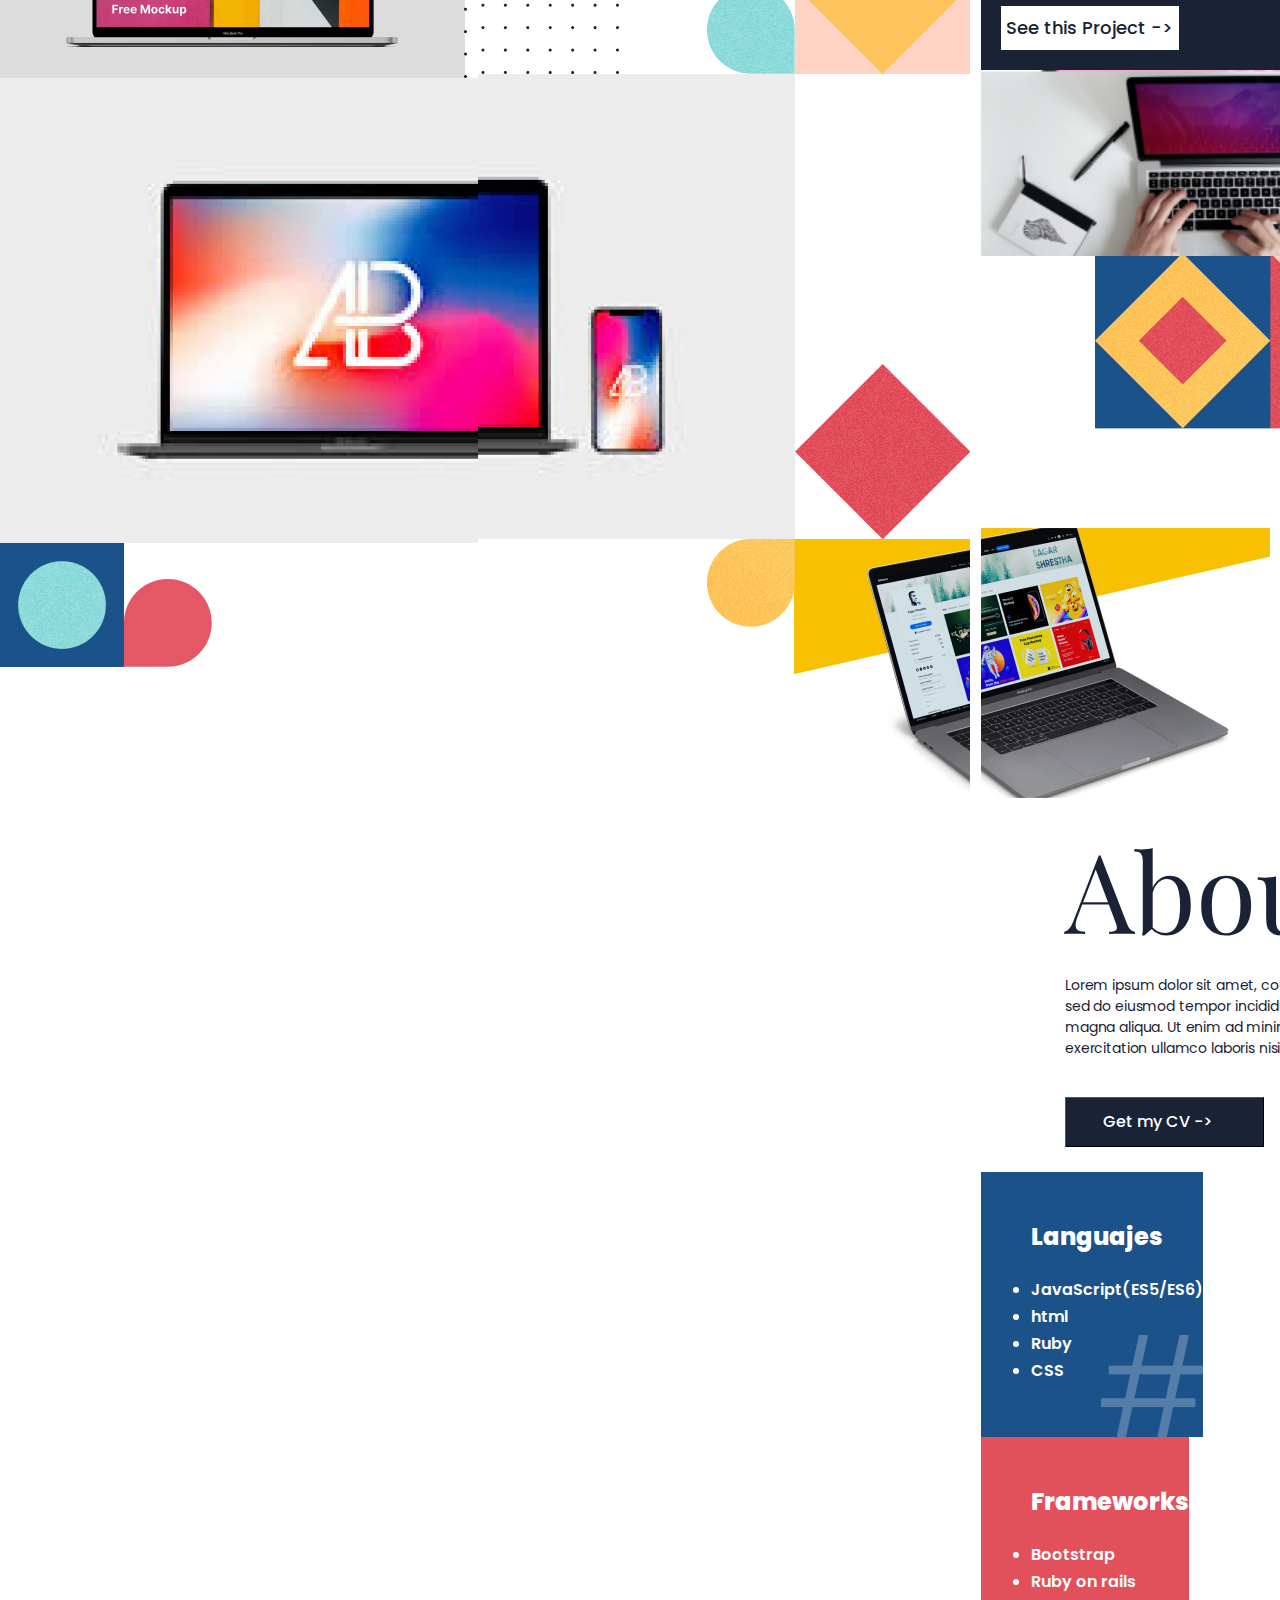
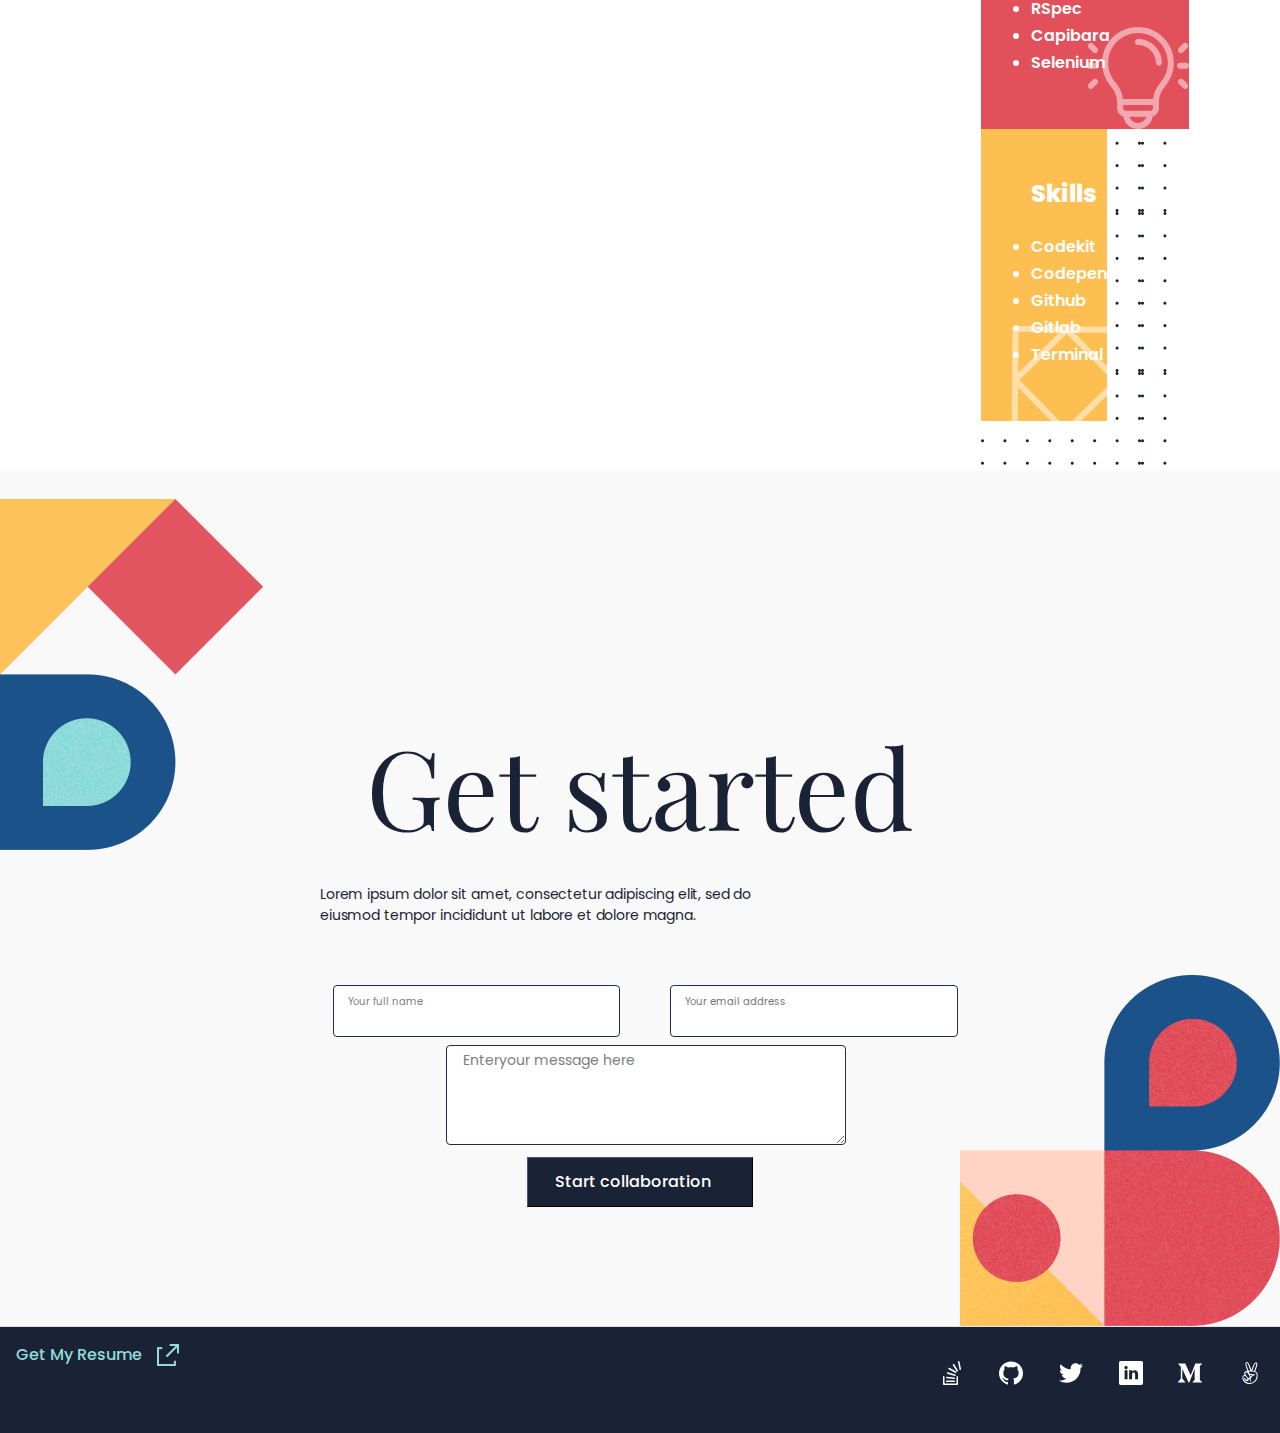
==== commit 00dc8b07: "Update index.html" ====
--- a/index.html
+++ b/index.html
@@ -121,7 +121,7 @@
 
    <section class="sec-works-pc">
       <div class="s-1-1">
-         <img class="fill-cont" src="resources/project-pc-recortes/Slice-1-1-izq.png">
+         <img class="fill-cont" src="resources/project-pc-recortes/Slice-1-1-izq.png" alt="imagen">
       </div>
       <div class="s-1-2">
          <article class="project">
@@ -139,7 +139,7 @@
          </article>
       </div>
       <div class="s-2-2" >   
-         <img class="fill-cont" src="resources/project-pc-recortes/Slice-2-2.png">
+         <img class="fill-cont" src="resources/project-pc-recortes/Slice-2-2.png" alt="imagen">
       </div>
       <div class="s-3-2">   
          <article class="project">
@@ -159,7 +159,7 @@
       </div>
 
       <div class="s-3-3">
-            <img class="fill-cont" src="resources/project-pc-recortes/Slice-3-3.png">
+            <img class="fill-cont" src="resources/project-pc-recortes/Slice-3-3.png" alt="imagen>
          </div>
     </div>      
    </section>
--- a/css/styles.css
+++ b/css/styles.css
@@ -110,11 +110,9 @@
   font-weight: 400;
   font-size: 50px;
   line-height: 100%;
-  /* width: 220px; */ 
   color: #1a2236;
   text-align: left;
   margin-top: 19px;
-  /*margin-left: 18px; */
 }
 
 .port-contenido {
@@ -133,7 +131,6 @@
     font-size: 110px;
     line-height: 110%;
     margin-top: 16vw;
-    /* padding-left: 11vw; */
   }
 
   #tit-port {
@@ -158,7 +155,6 @@
   letter-spacing: -0.01em;
   margin-top: 21px;
   text-align: left;
-  /* padding: 0 16px; */
 }
 
 @media only screen and (min-width: 768px) {
@@ -379,10 +375,19 @@
     display: none;
   }
 
+  .project-button {
+    display: inline-block;
+    margin-top: 60px;
+    margin-left: 0;
+    background: #fff;
+    color: #1a2236;
+    font-size: 18px;
+    line-height: 27px;
+  }
+
   .img-works-pc {
     display: block;
     max-width: 100%;
-    /*object-fit: fill;*/
     height: auto;
   }
 
@@ -391,7 +396,7 @@
   }
 
   .sec-works-pc {
-    width: 100vw;  
+    width: 100vw;
     display: inline-grid;
     grid-gap: 0;
     grid-template-areas:
@@ -541,16 +546,6 @@
     margin-top: 0;
     height: 40px;
   }
-
-  .project-button {
-    display: inline-block;
-    margin-top: 60px;
-    margin-left: 0;
-    background: #fff;
-    color: #1a2236;
-    font-size: 18px;
-    line-height: 27px;
-  }
 }
 
 /* ^^^^ End media ^^^^ */
@@ -642,13 +637,10 @@
     flex-wrap: none;
     align-items: flex-start;
     flex-grow: 2;
-    /*min-width: 70%; */
-    /* min-height: 50%; */
     padding-left: 11vw;
     padding-right: 11vw;
     margin-top: 15vw;
     background-color: #fff;
-    /* width: max-content; */
   }
 
   #sec-abilities {
@@ -669,8 +661,6 @@
 
   .abilities-frame {
     margin: 0;
-    /* min-width: 50%;
-    min-height: 50%; */
   }
 
   #about-me {
@@ -726,11 +716,6 @@
   row-gap: 8px;
   align-items: center;
   justify-content: stretch;
-}
-
-#img-left-contact {
-  margin: 0;
-  width: 0;
 }
 
 #img-left-contact {
@@ -898,7 +883,6 @@
 }
 
 @media only screen and (min-width: 768px) {
-
   footer {
     max-width: 1440px;
   }
@@ -988,28 +972,6 @@
     border: 2px solid royalblue;
   }
 
- /*
-.dis-block {
-  display: block;
-}
-
-*/
-
-/*
-#name-form::placeholder {
-  color: transparent;
-}
-
-#email-form::placeholder {
-  color: transparent;
-}
-
-#message-form::placeholder {
-  color: transparent;
-}
-
- */
- 
   #message-group {
     display: block;
     margin: 0 auto;
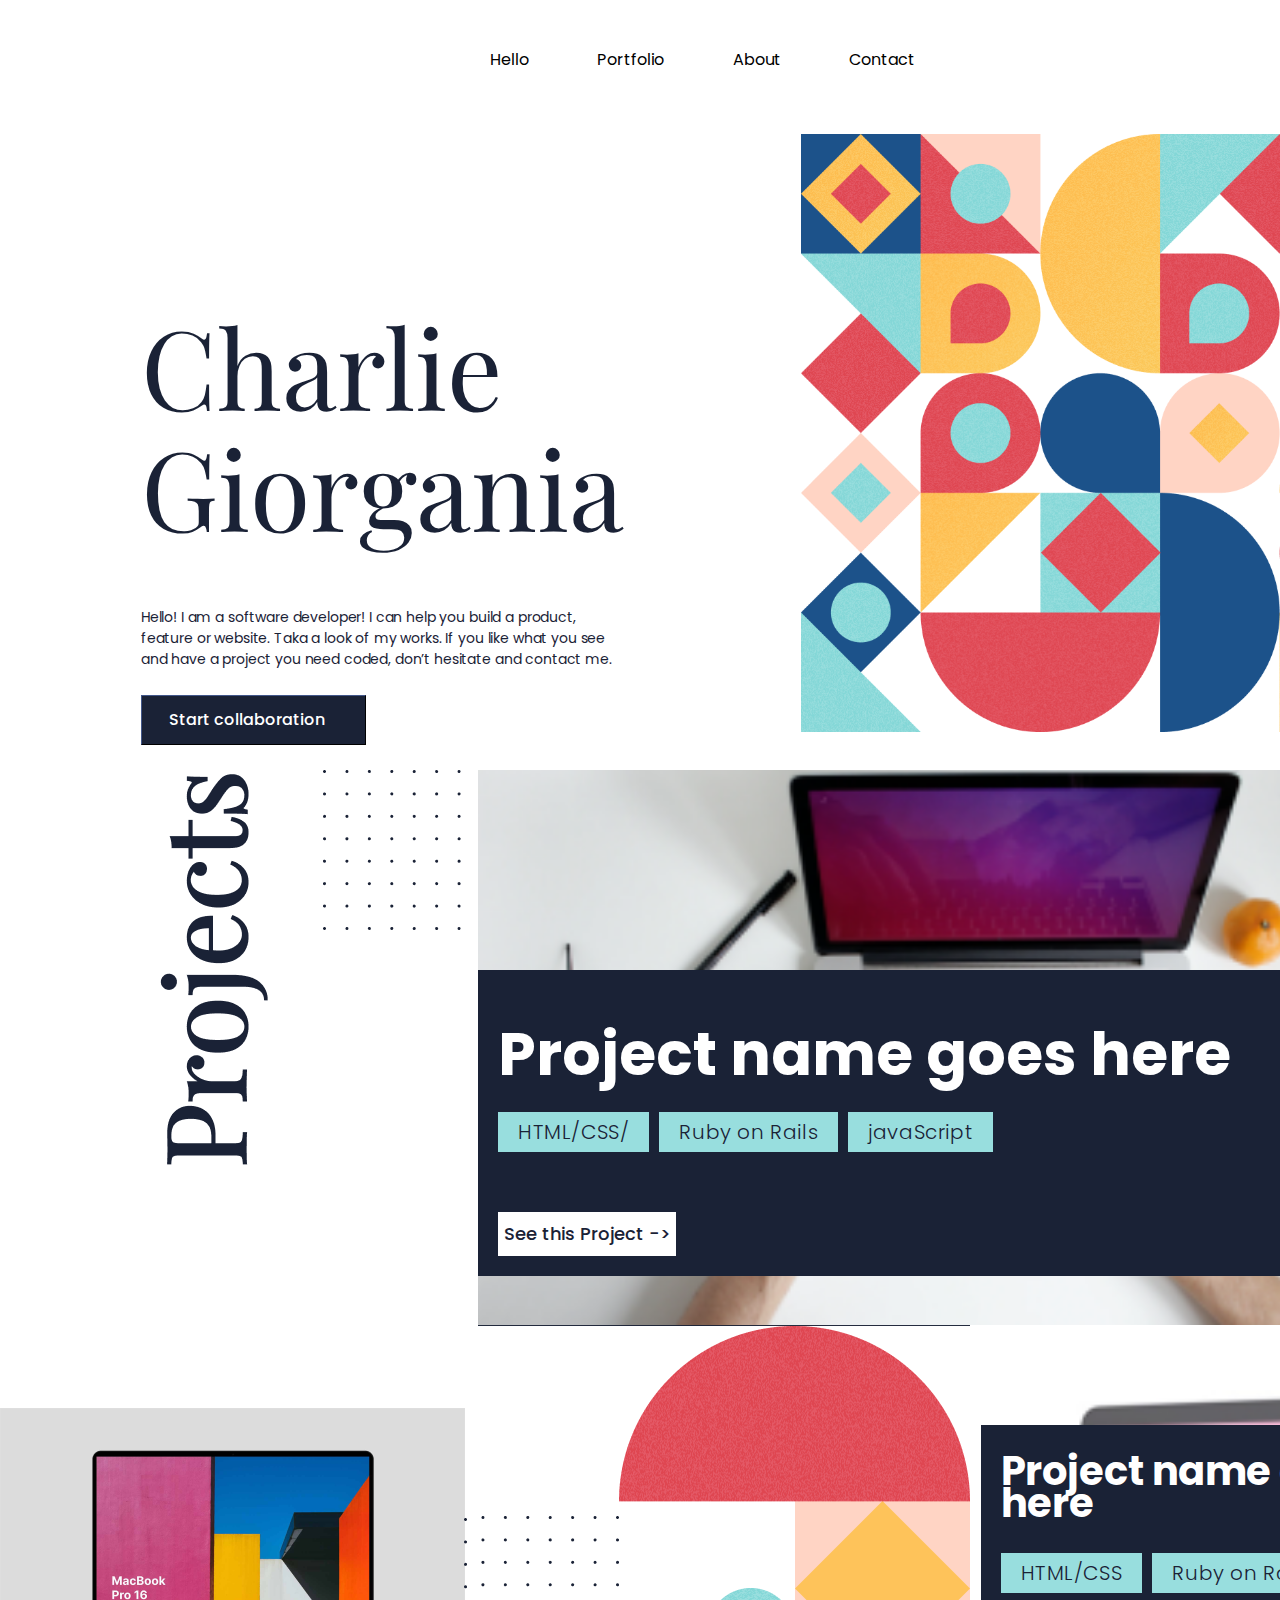
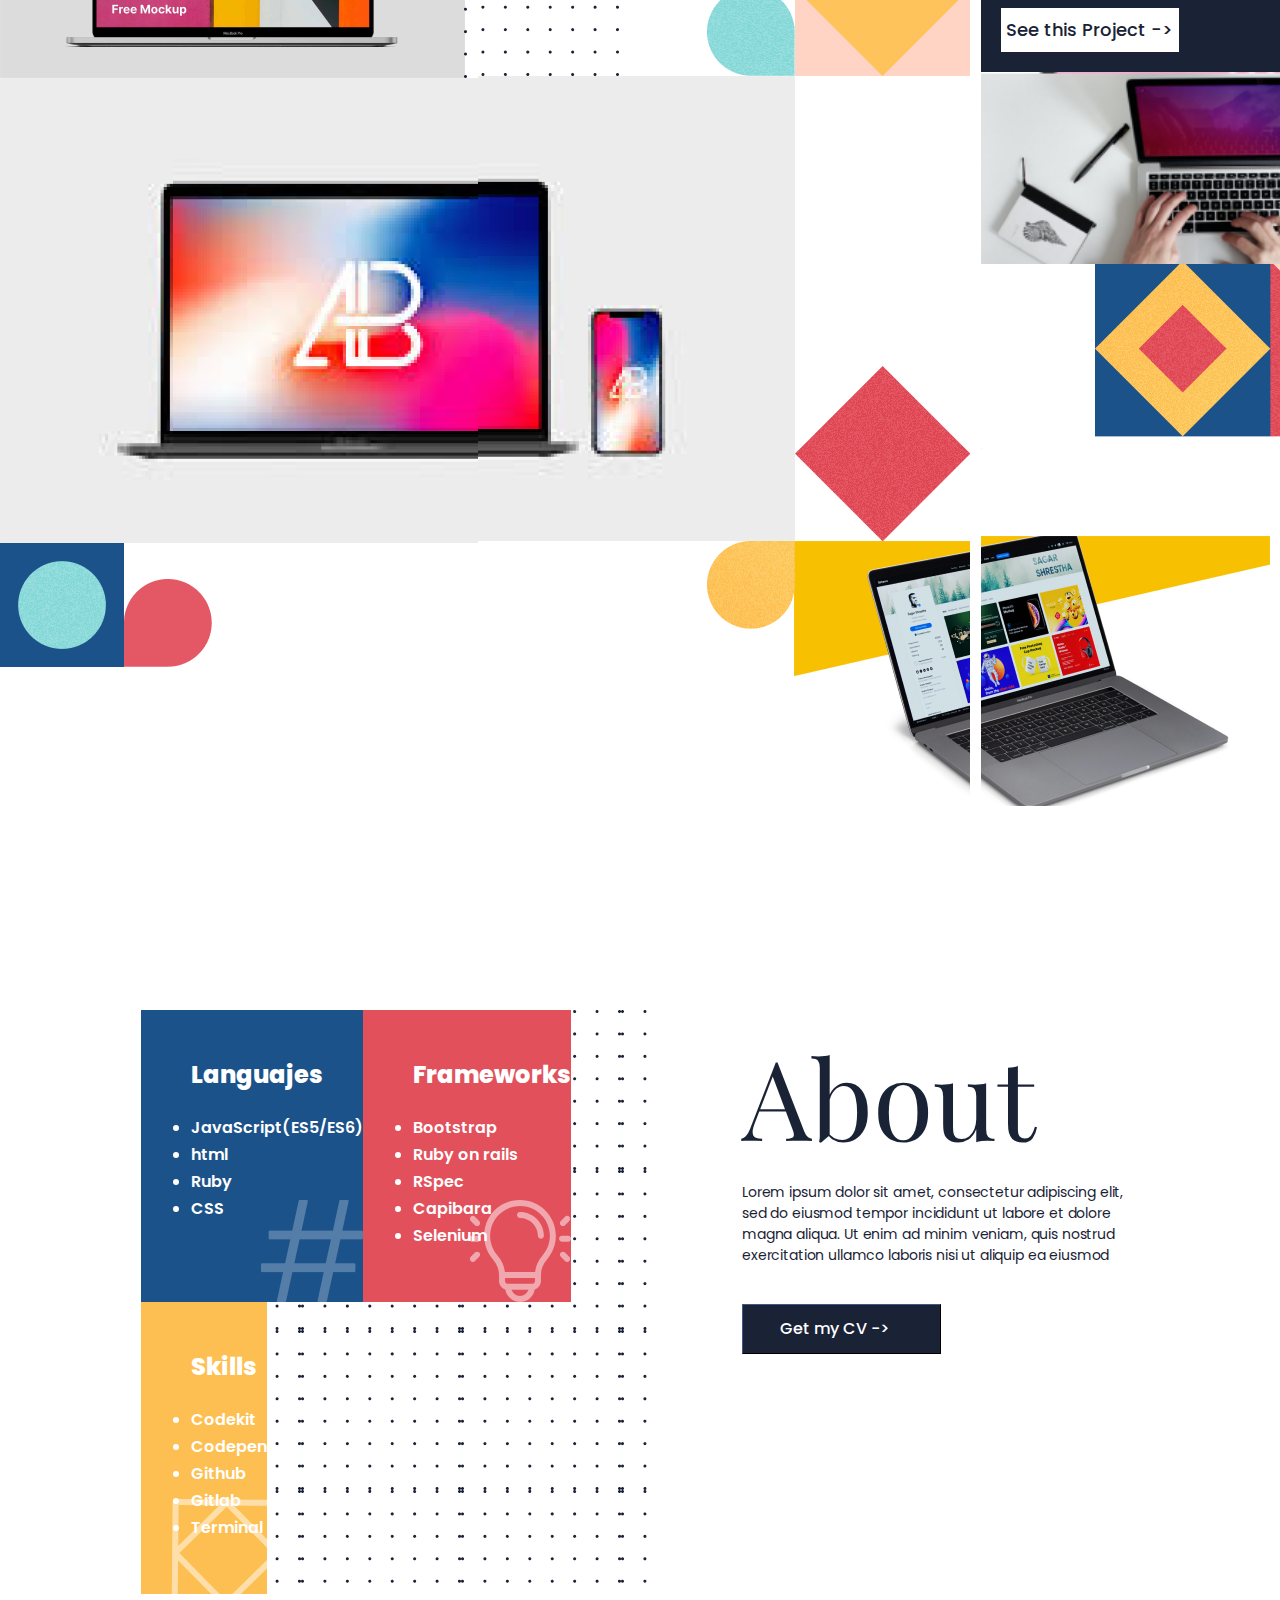
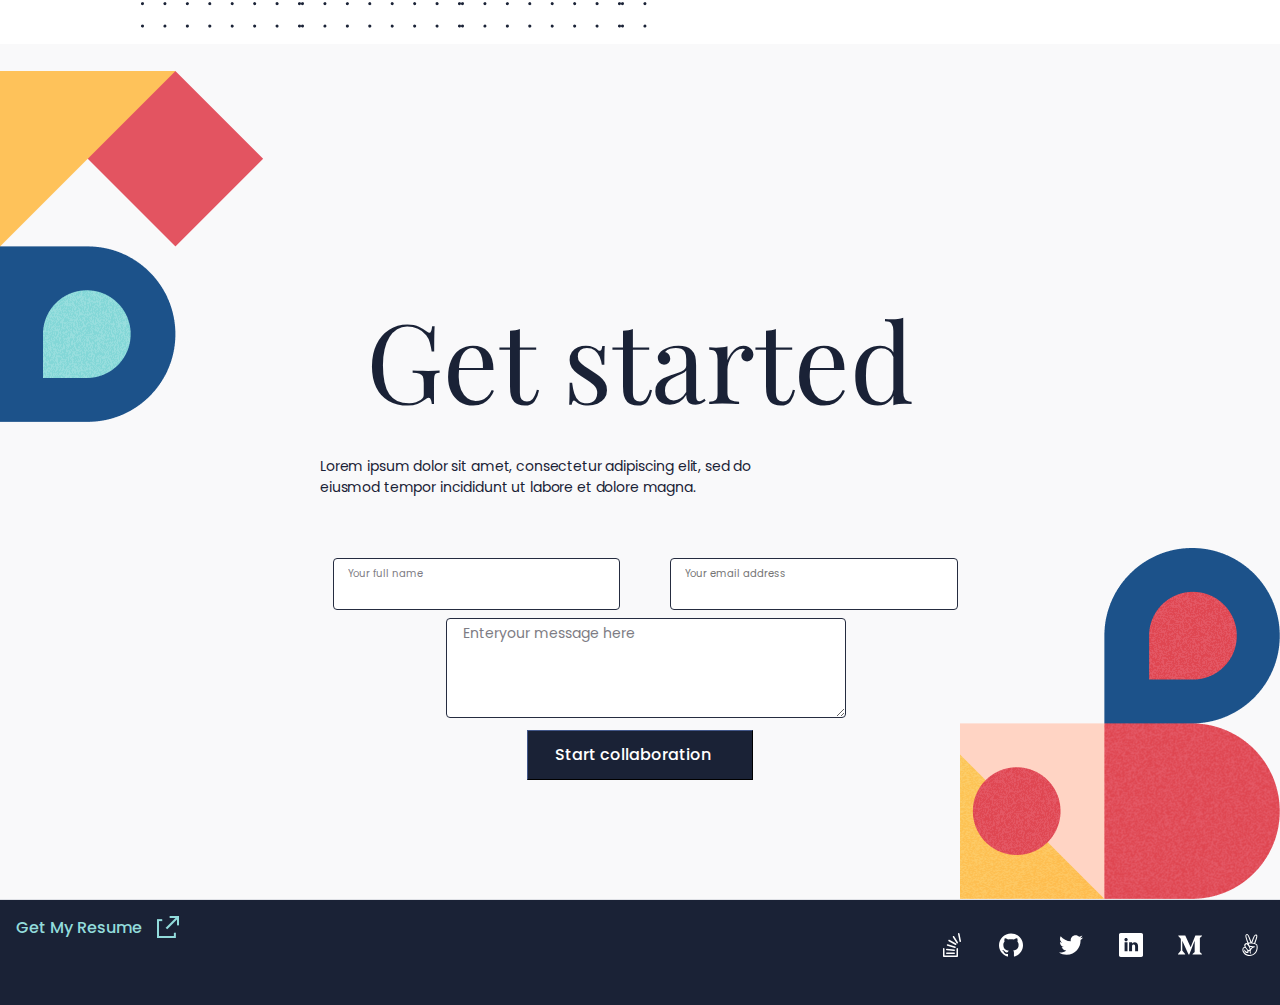
==== commit c59a078a: "Update index.html" ====
--- a/index.html
+++ b/index.html
@@ -159,9 +159,8 @@
       </div>
 
       <div class="s-3-3">
-            <img class="fill-cont" src="resources/project-pc-recortes/Slice-3-3.png" alt="imagen>
-         </div>
-    </div>      
+            <img class="fill-cont" src="resources/project-pc-recortes/Slice-3-3.png" alt="imagen">
+     </div>      
    </section>
 
    <section class="abilities-and-about-me-flex">
@@ -178,7 +177,7 @@
 
       <section id="sec-abilities">
       
-      <div class="abilities-frame" id="abi-lang">
+         <div class="abilities-frame" id="abi-lang">
          <h2 class="tit-abi">Languajes</h2>
          <ul class="list-abi">
             <li class="li-abi">JavaScript(ES5/ES6)</li>
@@ -186,9 +185,9 @@
             <li class="li-abi">Ruby</li>
             <li class="li-abi">CSS</li>
          </ul>
-      </div>
+         </div>
       
-      <div class="abilities-frame" id="abi-fw">
+         <div class="abilities-frame" id="abi-fw">
          <h2 class="tit-abi">Frameworks</h2>
          <ul class="list-abi">
             <li class="li-abi">Bootstrap</li>
@@ -197,9 +196,9 @@
             <li class="li-abi">Capibara</li>
             <li class="li-abi">Selenium</li>            
          </ul>      
-      </div>
-
-      <div class="abilities-frame" id="abi-skills">
+         </div>
+
+         <div class="abilities-frame" id="abi-skills">
          <h2 class="tit-abi">Skills</h2>
          <ul class="list-abi">
             <li class="li-abi">Codekit</li>
@@ -208,7 +207,7 @@
             <li class="li-abi">Gitlab</li>
             <li class="li-abi">Terminal</li>
          </ul>
-      </div>         
+         </div>         
       </section>
    </section>
 
